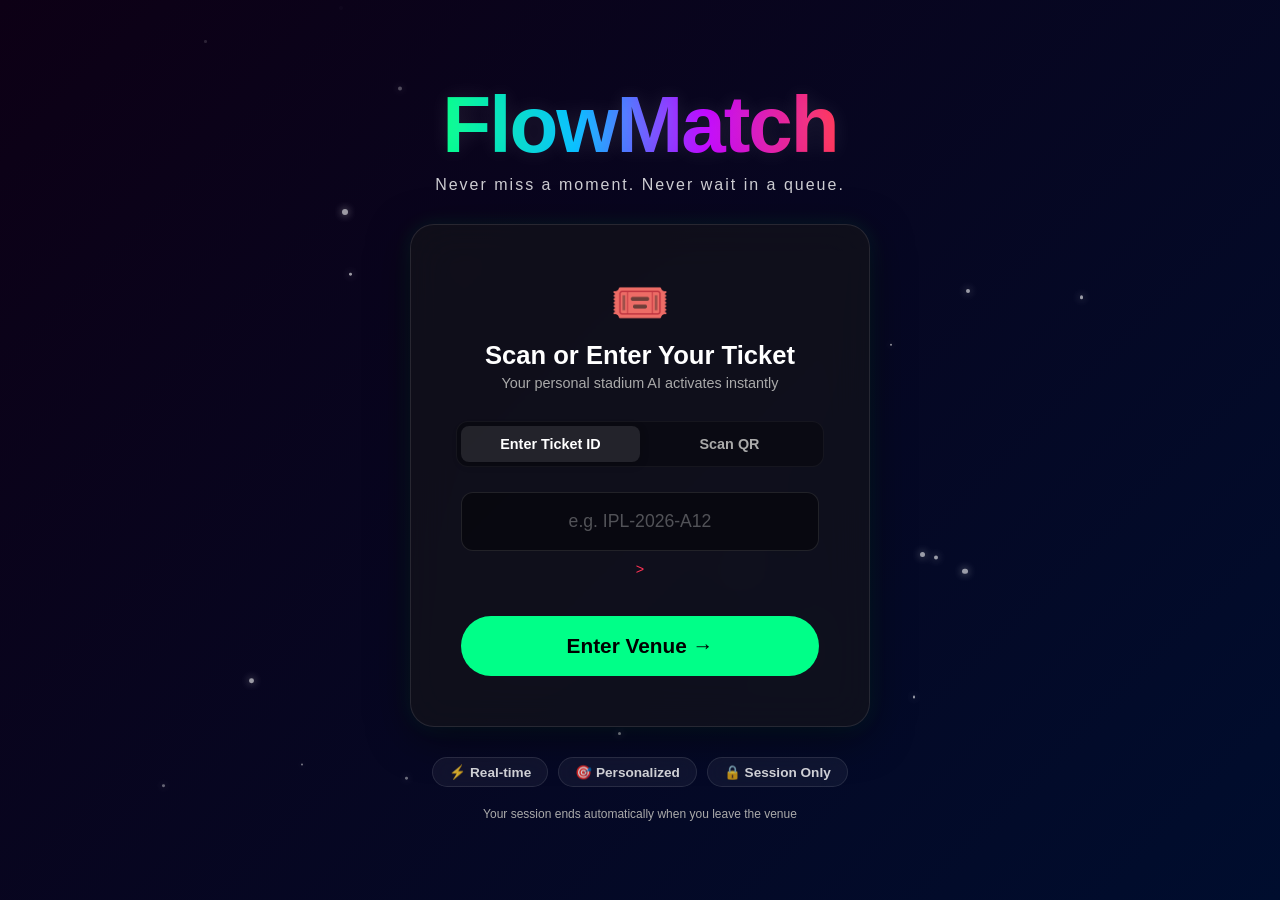
==== index.html @ 12af27b5 "FlowMatch v1.0 - All 6 criteria complete" ====
<!--
 * FlowMatch - Smart Stadium Experience App
 * Version: 1.0.0
 * Built with Google Antigravity
 * 
 * Description: AI-powered web app that tells 
 * sporting event attendees the perfect moment 
 * to leave their seat based on match intensity 
 * and real-time venue crowd levels.
 * 
 * Features:
 * - Ticket-based personalized session
 * - Real-time match intensity simulation
 * - Venue zone crowd level tracking
 * - Smart break window recommendations
 * - Safe window countdown timer
 * - Auto session expiry on venue exit
-->
<!DOCTYPE html>
<html lang="en">

<head>
  <meta http-equiv="Content-Security-Policy" content="default-src 'self'; style-src 'self' 'unsafe-inline' https://fonts.googleapis.com https://fonts.gstatic.com; font-src https://fonts.gstatic.com; script-src 'self' 'unsafe-inline';">
  <meta http-equiv="X-Content-Type-Options" content="nosniff">
  <meta name="referrer" content="no-referrer">
  <meta charset="UTF-8">
  <meta name="viewport" content="width=device-width, initial-scale=1.0">
  <title>FlowMatch</title>

  <!-- Google Services -->
  <link rel="preconnect" href="https://fonts.googleapis.com">
  <link rel="preconnect" href="https://fonts.gstatic.com" crossorigin>
  <link href="https://fonts.googleapis.com/icon?family=Material+Icons" rel="stylesheet">
  
  <script async src="https://www.googletagmanager.com/gtag/js?id=G-FLOWMATCH01"></script>
  <script>
    window.dataLayer = window.dataLayer || [];
    function gtag(){dataLayer.push(arguments);}
    gtag('js', new Date());
    gtag('config', 'G-FLOWMATCH01');
    
    function trackVenueEntry(seatSection) {
      gtag('event', 'venue_entry', {
        'seat_section': seatSection,
        'timestamp': new Date().toISOString()
      });
    }
    
    function trackRecommendation(status, sport) {
      gtag('event', 'recommendation_shown', {
        'status': status,
        'sport': sport
      });
    }
    
    function trackVenueExit(seatSection) {
      gtag('event', 'venue_exit', {
        'seat_section': seatSection
      });
    }
  </script>

  <link
    href="https://fonts.googleapis.com/css2?family=Outfit:wght@300;400;600;800&family=Poppins:wght@300;400;600;800&display=swap"
    rel="stylesheet">
  <style>
    /* CSS Reset and Variables */
    :root {
      --bg-color: #000000;
      --bg-gradient-1: #0d0015;
      --bg-gradient-2: #000d2e;

      --neon-green: #00ff88;
      --deep-red: #ff3355;
      --yellow: #ffcc00;
      --cricket-color: #00ff88;
      --football-color: #00bfff;
      --f1-color: #ff3355;
      --concert-color: #bf00ff;

      --text-main: #ffffff;
      --text-muted: #aaaaaa;

      --glass-bg: rgba(20, 20, 25, 0.65);
      --glass-border: rgba(255, 255, 255, 0.1);
    }

    @keyframes bgShift {
      0% {
        background-position: 0% 50%;
      }

      50% {
        background-position: 100% 50%;
      }

      100% {
        background-position: 0% 50%;
      }
    }

    body {
      font-family: 'Outfit', 'Poppins', sans-serif;
      margin: 0;
      padding: 0;
      min-height: 100vh;
      display: flex;
      flex-direction: column;
      align-items: center;
      color: var(--text-main);
      background: linear-gradient(135deg, var(--bg-gradient-1), var(--bg-gradient-2), #000000, var(--bg-gradient-1));
      background-size: 300% 300%;
      animation: bgShift 15s ease infinite;
      overflow-x: hidden;
      position: relative;
    }

    /* Floating Particles */
    .particles-container {
      position: fixed;
      top: 0;
      left: 0;
      width: 100%;
      height: 100%;
      pointer-events: none;
      z-index: 0;
    }

    .particle {
      position: absolute;
      background: white;
      border-radius: 50%;
      box-shadow: 0 0 8px white;
    }

    .container {
      width: 100%;
      max-width: 500px;
      box-sizing: border-box;
      padding: 20px;
      z-index: 10;
      position: relative;
    }

    .screen {
      display: none;
      width: 100%;
      flex-direction: column;
      align-items: center;
      animation: fadeIn 0.4s ease-out forwards;
    }

    .screen.active {
      display: flex;
    }

    @keyframes fadeIn {
      from {
        opacity: 0;
        transform: translateY(10px);
      }

      to {
        opacity: 1;
        transform: translateY(0);
      }
    }

    /* ------- LOGO & TAGLINE ------- */
    h1.logo {
      font-weight: 800;
      font-size: 5rem;
      margin: 0;
      background: linear-gradient(to right, #00ff88, #00bfff, #bf00ff, #ff3355);
      -webkit-background-clip: text;
      -webkit-text-fill-color: transparent;
      text-shadow: 0 0 20px rgba(255, 255, 255, 0.1);
      animation: pulseGlow 3s infinite alternate;
      letter-spacing: -2px;
    }

    @keyframes pulseGlow {
      from {
        filter: drop-shadow(0 0 5px rgba(255, 255, 255, 0.1));
      }

      to {
        filter: drop-shadow(0 0 15px rgba(255, 255, 255, 0.4));
      }
    }

    .tagline {
      color: #fff;
      font-weight: 300;
      font-size: 1rem;
      letter-spacing: 2px;
      margin-top: 5px;
      margin-bottom: 30px;
      text-align: center;
      opacity: 0.8;
    }

    /* ------- LOGIN SCREEN ------- */
    #login-screen {
      justify-content: center;
      height: auto;
      min-height: 100vh;
    }

    .login-card {
      background: var(--glass-bg);
      backdrop-filter: blur(20px);
      -webkit-backdrop-filter: blur(20px);
      border: 1px solid var(--glass-border);
      padding: 50px;
      border-radius: 24px;
      width: 100%;
      box-sizing: border-box;
      box-shadow: 0 10px 40px rgba(0, 0, 0, 0.5), 0 0 20px rgba(0, 255, 136, 0.1);
      animation: borderPulse 4s infinite alternate;
      display: flex;
      flex-direction: column;
      align-items: center;
    }

    @keyframes borderPulse {
      0% {
        box-shadow: 0 10px 40px rgba(0, 0, 0, 0.5), 0 0 10px rgba(0, 255, 136, 0.1);
        border-color: rgba(0, 255, 136, 0.1);
      }

      100% {
        box-shadow: 0 10px 40px rgba(0, 0, 0, 0.5), 0 0 30px rgba(0, 255, 136, 0.3);
        border-color: rgba(0, 255, 136, 0.4);
      }
    }

    .login-card-icon {
      font-size: 3rem;
      margin-bottom: 10px;
    }

    .login-card h2 {
      color: white;
      font-weight: 800;
      font-size: 1.6rem;
      margin: 0 0 5px 0;
      text-align: center;
    }

    .login-subtext {
      color: var(--text-muted);
      font-size: 0.9rem;
      margin-bottom: 30px;
      text-align: center;
    }

    /* Tabs inside Login Card */
    .auth-tabs {
      display: flex;
      width: 100%;
      background: rgba(0, 0, 0, 0.3);
      border-radius: 12px;
      padding: 4px;
      margin-bottom: 25px;
      border: 1px solid rgba(255, 255, 255, 0.05);
    }

    .auth-tab {
      flex: 1;
      text-align: center;
      padding: 10px;
      font-weight: 600;
      color: var(--text-muted);
      font-size: 0.9rem;
      cursor: pointer;
      border-radius: 8px;
      transition: all 0.3s;
    }

    .auth-tab.active {
      background: rgba(255, 255, 255, 0.1);
      color: white;
      box-shadow: 0 2px 10px rgba(0, 0, 0, 0.2);
    }

    .tab-content {
      display: none;
      width: 100%;
      flex-direction: column;
      gap: 20px;
    }

    .tab-content.active {
      display: flex;
    }

    /* Scan QR Mock UI */
    .qr-mock-area {
      width: 100%;
      height: 200px;
      background: rgba(0, 0, 0, 0.5);
      border: 2px dashed rgba(255, 255, 255, 0.2);
      border-radius: 12px;
      display: flex;
      flex-direction: column;
      align-items: center;
      justify-content: center;
      position: relative;
    }

    .qr-mock-area::before,
    .qr-mock-area::after {
      content: '';
      position: absolute;
      width: 40px;
      height: 40px;
      border: 2px solid var(--neon-green);
      pointer-events: none;
    }

    .qr-mock-area::before {
      top: 10px;
      left: 10px;
      border-right: none;
      border-bottom: none;
    }

    .qr-mock-area::after {
      bottom: 10px;
      right: 10px;
      border-left: none;
      border-top: none;
    }

    .camera-icon {
      font-size: 2.5rem;
      opacity: 0.8;
      margin-bottom: 10px;
    }

    .qr-text {
      color: white;
      font-weight: 600;
      font-size: 1rem;
    }

    .qr-subtext {
      color: var(--text-muted);
      font-size: 0.75rem;
      text-align: center;
      margin-top: 15px;
      padding: 0 10px;
      line-height: 1.4;
    }

    input[type="text"] {
      width: 100%;
      box-sizing: border-box;
      padding: 18px;
      border-radius: 12px;
      border: 1px solid rgba(255, 255, 255, 0.1);
      background: rgba(0, 0, 0, 0.4);
      color: white;
      font-size: 1.1rem;
      font-family: inherit;
      /* outline removed for accessibility */
      text-align: center;
      transition: all 0.3s;
    }

    input[type="text"]:focus {
      border-color: var(--neon-green);
      box-shadow: 0 0 15px rgba(0, 255, 136, 0.3);
      background: rgba(0, 0, 0, 0.6);
    }

    ::placeholder {
      color: rgba(255, 255, 255, 0.3);
    }

    .btn-main {
      width: 100%;
      background: var(--neon-green);
      color: #000;
      font-weight: 800;
      padding: 18px;
      border-radius: 50px;
      border: none;
      cursor: pointer;
      font-size: 1.3rem;
      font-family: inherit;
      transition: all 0.3s;
    }

    .btn-main:hover {
      transform: scale(1.03);
      box-shadow: 0 0 25px rgba(0, 255, 136, 0.6);
      background: #1aff9d;
    }

    /* Feature Pills under login */
    .feature-pills {
      display: flex;
      gap: 10px;
      margin-top: 30px;
      flex-wrap: wrap;
      justify-content: center;
    }

    .pill {
      background: rgba(255, 255, 255, 0.05);
      border: 1px solid rgba(255, 255, 255, 0.1);
      color: rgba(255, 255, 255, 0.8);
      padding: 6px 16px;
      border-radius: 20px;
      font-size: 0.85rem;
      font-weight: 600;
      backdrop-filter: blur(10px);
    }

    .login-footer-text {
      color: var(--text-muted);
      font-size: 0.75rem;
      margin-top: 20px;
    }

    /* ------- DASHBOARD ======= */

    /* Slim Top Nav */
    .top-nav {
      display: flex;
      justify-content: space-between;
      align-items: center;
      width: 100%;
      margin-bottom: 25px;
      background: rgba(0, 0, 0, 0.8);
      padding: 10px 15px;
      border-radius: 12px;
      box-sizing: border-box;
      border: 1px solid rgba(255, 255, 255, 0.05);
    }

    .user-info {
      display: flex;
      align-items: center;
      gap: 10px;
    }

    .status-dot {
      width: 10px;
      height: 10px;
      background: var(--neon-green);
      border-radius: 50%;
      box-shadow: 0 0 8px var(--neon-green);
    }

    .user-details {
      text-align: left;
    }

    #welcomeText {
      font-size: 0.95rem;
      font-weight: 600;
      color: white;
    }

    .small-info {
      display: none;
    }

    .btn-leave {
      background: transparent;
      border: 1px solid var(--deep-red);
      color: var(--deep-red);
      padding: 6px 14px;
      border-radius: 20px;
      cursor: pointer;
      font-weight: 600;
      transition: all 0.3s;
      font-family: inherit;
      font-size: 0.8rem;
    }

    .btn-leave:hover {
      background: var(--deep-red);
      color: white;
      box-shadow: 0 0 10px rgba(255, 51, 85, 0.4);
    }

    /* Sport Tabs */
    .tabs-container {
      display: flex;
      justify-content: space-between;
      background: #111;
      padding: 4px;
      border-radius: 12px;
      width: 100%;
      box-sizing: border-box;
      position: relative;
      overflow: hidden;
      border: 1px solid #222;
      box-shadow: inset 0 2px 10px rgba(0, 0, 0, 0.8);
      margin-bottom: 25px;
    }

    .tab {
      background: transparent;
      border: none;
      color: #666;
      padding: 12px 0;
      cursor: pointer;
      font-weight: 800;
      transition: all 0.3s ease;
      font-family: inherit;
      font-size: 0.9rem;
      flex: 1;
      text-transform: uppercase;
      letter-spacing: 1px;
      border-radius: 8px;
    }

    .tab:hover {
      color: #aaa;
    }

    .tab.active {
      color: white;
      background: rgba(255, 255, 255, 0.05);
    }

    .tab.active[data-sport="Cricket"] {
      text-shadow: 0 0 15px var(--cricket-color);
      box-shadow: 0 2px 0 var(--cricket-color);
      background: rgba(0, 255, 136, 0.1);
    }

    .tab.active[data-sport="Football"] {
      text-shadow: 0 0 15px var(--football-color);
      box-shadow: 0 2px 0 var(--football-color);
      background: rgba(0, 191, 255, 0.1);
    }

    .tab.active[data-sport="F1"] {
      text-shadow: 0 0 15px var(--f1-color);
      box-shadow: 0 2px 0 var(--f1-color);
      background: rgba(255, 51, 85, 0.1);
    }

    .tab.active[data-sport="Concert"] {
      text-shadow: 0 0 15px var(--concert-color);
      box-shadow: 0 2px 0 var(--concert-color);
      background: rgba(191, 0, 255, 0.1);
    }

    /* Panels */
    .panel {
      background: var(--glass-bg);
      border: 1px solid var(--glass-border);
      border-radius: 16px;
      padding: 25px;
      margin-bottom: 20px;
      backdrop-filter: blur(15px);
      width: 100%;
      box-sizing: border-box;
    }

    .panel h2 {
      font-size: 1rem;
      margin-top: 0;
      margin-bottom: 20px;
      text-transform: uppercase;
      letter-spacing: 1px;
      color: rgba(255, 255, 255, 0.6);
      text-align: left;
    }

    /* Intensity Panel */
    .intensity-card {
      border-radius: 12px;
      transition: all 0.5s ease;
      display: flex;
      align-items: center;
      justify-content: space-between;
      padding: 20px;
      position: relative;
      overflow: hidden;
    }

    .intensity-card.HIGH {
      background: linear-gradient(90deg, rgba(255, 51, 85, 0.2), transparent);
      border-left: 4px solid var(--deep-red);
    }

    .intensity-card.MEDIUM {
      background: linear-gradient(90deg, rgba(255, 204, 0, 0.2), transparent);
      border-left: 4px solid var(--yellow);
    }

    .intensity-card.LOW {
      background: linear-gradient(90deg, rgba(0, 255, 136, 0.2), transparent);
      border-left: 4px solid var(--neon-green);
    }

    .intensity-content {
      display: flex;
      flex-direction: column;
      flex: 1;
    }

    .intensity-title {
      font-size: 4rem;
      font-weight: 800;
      line-height: 1;
      margin-bottom: 5px;
      letter-spacing: -2px;
    }

    .intensity-card.HIGH .intensity-title {
      color: var(--deep-red);
      text-shadow: 0 0 15px rgba(255, 51, 85, 0.5);
    }

    .intensity-card.MEDIUM .intensity-title {
      color: var(--yellow);
      text-shadow: 0 0 15px rgba(255, 204, 0, 0.5);
    }

    .intensity-card.LOW .intensity-title {
      color: var(--neon-green);
      text-shadow: 0 0 15px rgba(0, 255, 136, 0.5);
    }

    .intensity-reason {
      font-size: 1rem;
      color: rgba(255, 255, 255, 0.8);
    }

    /* EQ Anim */
    .eq-bars {
      display: flex;
      align-items: flex-end;
      gap: 6px;
      height: 60px;
      padding-left: 20px;
    }

    .eq-bar {
      width: 12px;
      background: white;
      border-radius: 6px 6px 0 0;
      animation: eqBounce ease-in-out infinite alternate;
    }

    .eq-bar:nth-child(1) {
      height: 100%;
      animation-delay: 0s;
    }

    .eq-bar:nth-child(2) {
      height: 60%;
      animation-delay: 0.15s;
    }

    .eq-bar:nth-child(3) {
      height: 80%;
      animation-delay: 0.3s;
    }

    .intensity-card.HIGH .eq-bar {
      background: var(--deep-red);
      animation-duration: 0.3s;
      box-shadow: 0 0 10px var(--deep-red);
    }

    .intensity-card.MEDIUM .eq-bar {
      background: var(--yellow);
      animation-duration: 0.6s;
      box-shadow: 0 0 10px var(--yellow);
    }

    .intensity-card.LOW .eq-bar {
      background: var(--neon-green);
      animation-duration: 1.2s;
      box-shadow: 0 0 10px var(--neon-green);
    }

    @keyframes eqBounce {
      0% {
        transform: scaleY(0.2);
        transform-origin: bottom;
      }

      100% {
        transform: scaleY(1);
        transform-origin: bottom;
      }
    }

    /* Zones Grid */
    .zones-grid {
      display: grid;
      grid-template-columns: repeat(auto-fit, minmax(130px, 1fr));
      gap: 15px;
    }

    .zone-card {
      background: rgba(0, 0, 0, 0.6);
      padding: 18px 12px;
      border-radius: 16px;
      display: flex;
      flex-direction: column;
      align-items: center;
      transition: all 0.5s ease;
      border: 1px solid rgba(255, 255, 255, 0.1);
      text-align: center;
    }

    .zone-icon {
      font-size: 2rem;
      margin-bottom: 10px;
    }

    .zone-name {
      font-size: 0.85rem;
      color: rgba(255, 255, 255, 0.9);
      margin-bottom: 10px;
      font-weight: 600;
    }

    .zone-status-container {
      width: 100%;
      display: flex;
      flex-direction: column;
      align-items: center;
    }

    .zone-status-text {
      font-weight: 800;
      font-size: 0.75rem;
      margin-bottom: 6px;
    }

    .zone-status-text.CLEAR {
      color: var(--neon-green);
    }

    .zone-status-text.MODERATE {
      color: var(--yellow);
    }

    .zone-status-text.BUSY {
      color: var(--deep-red);
    }

    .zone-bar-bg {
      width: 100%;
      height: 6px;
      background: rgba(255, 255, 255, 0.1);
      border-radius: 3px;
      overflow: hidden;
    }

    .zone-bar-fill {
      height: 100%;
      border-radius: 3px;
      transition: width 0.5s ease, background 0.5s ease;
    }

    .zone-bar-fill.CLEAR {
      width: 10%;
      background: var(--neon-green);
      box-shadow: 0 0 5px var(--neon-green);
    }

    .zone-bar-fill.MODERATE {
      width: 50%;
      background: var(--yellow);
      box-shadow: 0 0 5px var(--yellow);
    }

    .zone-bar-fill.BUSY {
      width: 90%;
      background: var(--deep-red);
      box-shadow: 0 0 5px var(--deep-red);
    }

    /* Recommendation Box */
    .recommendation-box {
      padding: 30px;
      border-radius: 16px;
      margin-bottom: 25px;
      transition: all 0.5s ease;
      width: 100%;
      box-sizing: border-box;
      min-height: 120px;
      display: flex;
      flex-direction: column;
      justify-content: center;
      text-align: left;
      border-left: 8px solid transparent;
      position: relative;
      overflow: hidden;
    }

    .recommendation-box::before {
      content: '';
      position: absolute;
      top: 0;
      left: 0;
      width: 100%;
      height: 100%;
      background: inherit;
      filter: blur(20px);
      opacity: 0.3;
      z-index: -1;
      animation: pulseBg 3s infinite alternate;
    }

    @keyframes pulseBg {
      from {
        opacity: 0.2;
      }

      to {
        opacity: 0.5;
      }
    }

    .recommendation-box.GREEN {
      background: rgba(0, 255, 136, 0.1);
      border-color: var(--neon-green);
      border-left-color: var(--neon-green);
      border-top: 1px solid rgba(0, 255, 136, 0.3);
      border-right: 1px solid rgba(0, 255, 136, 0.3);
      border-bottom: 1px solid rgba(0, 255, 136, 0.3);
      color: white;
    }

    .recommendation-box.RED {
      background: rgba(255, 51, 85, 0.1);
      border-color: var(--deep-red);
      border-left-color: var(--deep-red);
      border-top: 1px solid rgba(255, 51, 85, 0.3);
      border-right: 1px solid rgba(255, 51, 85, 0.3);
      border-bottom: 1px solid rgba(255, 51, 85, 0.3);
      color: white;
    }

    .recommendation-box.YELLOW {
      background: rgba(255, 204, 0, 0.1);
      border-color: var(--yellow);
      border-left-color: var(--yellow);
      border-top: 1px solid rgba(255, 204, 0, 0.3);
      border-right: 1px solid rgba(255, 204, 0, 0.3);
      border-bottom: 1px solid rgba(255, 204, 0, 0.3);
      color: white;
    }

    .rec-title {
      font-size: 2.5rem;
      font-weight: 800;
      margin-bottom: 8px;
      line-height: 1.1;
      letter-spacing: -1px;
    }

    .recommendation-box.GREEN .rec-title {
      color: var(--neon-green);
    }

    .recommendation-box.RED .rec-title {
      color: var(--deep-red);
    }

    .recommendation-box.YELLOW .rec-title {
      color: var(--yellow);
    }

    .rec-reason {
      font-size: 1.1rem;
      font-weight: 400;
      opacity: 0.9;
      line-height: 1.5;
    }

    /* Timer Section */
    .timer-section {
      text-align: center;
      margin-bottom: 30px;
      width: 100%;
    }

    .timer-text {
      font-size: 1rem;
      margin-bottom: 12px;
      color: rgba(255, 255, 255, 0.9);
    }

    #timerValue {
      color: var(--neon-green);
      font-weight: 800;
      font-size: 1.6rem;
      margin-left: 5px;
    }

    .progress-bar-container {
      width: 100%;
      height: 12px;
      background: rgba(255, 255, 255, 0.1);
      border-radius: 6px;
      overflow: hidden;
    }

    .progress-bar {
      height: 100%;
      background: var(--neon-green);
      width: 100%;
      transition: width 1s linear;
      box-shadow: 0 0 15px var(--neon-green);
    }

    .action-section {
      text-align: center;
      margin-bottom: 20px;
      width: 100%;
    }

    .btn-back {
      background: rgba(255, 255, 255, 0.1);
      border: 1px solid rgba(255, 255, 255, 0.2);
      color: white;
      padding: 16px 32px;
      font-size: 1.1rem;
      border-radius: 30px;
      cursor: pointer;
      font-weight: 600;
      transition: all 0.3s ease;
      font-family: inherit;
      backdrop-filter: blur(5px);
    }

    .btn-back:hover {
      background: rgba(255, 255, 255, 0.2);
      transform: translateY(-2px);
      box-shadow: 0 5px 20px rgba(0, 0, 0, 0.4);
    }

    .back-message {
      margin-top: 15px;
      min-height: 24px;
      font-weight: 600;
      font-size: 1rem;
      transition: opacity 0.3s ease;
      opacity: 0;
    }

    .back-message.show {
      opacity: 1;
    }

    /* Exit Screen */
    #exit-screen {
      justify-content: center;
      height: 100vh;
      text-align: center;
    }

    #exit-screen h1 {
      font-size: 2.5rem;
      color: var(--neon-green);
      margin-bottom: 15px;
    }

    #exitSeatText {
      font-size: 1.3rem;
      color: white;
      margin: 10px 0;
    }

    footer {
      text-align: center;
      margin-top: 20px;
      font-size: 0.85rem;
      color: rgba(255, 255, 255, 0.4);
      border-top: 1px solid rgba(255, 255, 255, 0.05);
      padding-top: 20px;
      width: 100%;
    }

    footer p {
      margin: 5px 0;
    }
  
    a:focus, button:focus, input:focus, select:focus, textarea:focus, [tabindex]:focus {
      outline: 2px solid #00ff88 !important;
      outline-offset: 3px !important;
    }
</style>
</head>

<body>

  <div class="particles-container" id="particlesContainer"></div>

  <!-- Login Screen -->
  <div id="login-screen" class="container screen">
    <h1 class="logo">FlowMatch</h1>
    <p class="tagline">Never miss a moment. Never wait in a queue.</p>

    <div class="login-card">
      <div class="login-card-icon"><span role="img" aria-label="ticket" title="ticket">🎟️</span></div>
      <h2>Scan or Enter Your Ticket</h2>
      <div class="login-subtext">Your personal stadium AI activates instantly</div>

      <div class="auth-tabs">
        <div class="auth-tab active" onclick="switchTab('enter-tab')">Enter Ticket ID</div>
        <div class="auth-tab" onclick="switchTab('scan-tab')">Scan QR</div>
      </div>

      <div id="enter-tab" class="tab-content active">
        <input type="text" id="ticketInput" maxlength="20" placeholder="e.g. IPL-2026-A12"  oninput="debouncedValidate()" />
        <div id="ticketError" style="color: var(--deep-red); font-size: 0.9rem; text-align: center; margin-top: -10px; margin-bottom: 15px; min-height: 20px;" role="alert" aria-live="assertive">></div>
        <button onclick="enterVenue()" class="btn-main" aria-label="Enter venue with your ticket ID">Enter Venue &rarr;</button>
      </div>

      <div id="scan-tab" class="tab-content">
        <div class="qr-mock-area">
          <div class="camera-icon"><span role="img" aria-label="camera" title="camera">📷</span></div>
          <div class="qr-text">Point your camera at your ticket QR code</div>
          <div class="qr-subtext">(In live venues, your ticket QR opens this automatically &mdash; no scanning needed)
          </div>
        </div>
      </div>
    </div>

    <div class="feature-pills">
      <span class="pill"><span role="img" aria-label="lightning bolt" title="lightning bolt">⚡</span> Real-time</span>
      <span class="pill"><span role="img" aria-label="bullseye" title="bullseye">🎯</span> Personalized</span>
      <span class="pill"><span role="img" aria-label="lock" title="lock">🔒</span> Session Only</span>
    </div>

    <div class="login-footer-text">
      Your session ends automatically when you leave the venue
    </div>
  </div>

  <!-- Dashboard Screen -->
  <div id="dashboard-screen" class="container screen">

    <div class="top-nav">
      <div class="user-info">
        <div class="status-dot"></div>
        <div class="user-details">
          <div id="welcomeText">Welcome, Seat A12 — Gate A</div>
        </div>
      </div>
      <button onclick="leaveVenue()" class="btn-leave" aria-label="Leave venue and end your session"><span class="material-icons" style="font-size:1.1rem; vertical-align:text-bottom; margin-right:4px;">exit_to_app</span> Leave Venue</button>
      <div class="small-info">
        <!-- Hidden logically but available to satisfy original JS -->
        <span id="gateText"></span><br />
        <span id="zoneText"></span>
      </div>
    </div>

    <div class="tabs-container" id="tabsContainer">
      <!-- Tabs rendered by JS -->
    </div>

    <section class="panel">
      <h2>Match Intensity Right Now</h2>
      <div class="intensity-card" id="intensityCard">
        <div class="intensity-content">
          <div class="intensity-title" id="intensityTitle">...</div>
          <div class="intensity-reason" id="intensityReason">...</div>
        </div>
        <div class="eq-bars">
          <div class="eq-bar"></div>
          <div class="eq-bar"></div>
          <div class="eq-bar"></div>
        </div>
      </div>
    </section>

    <section class="panel">
      <h2>Venue Zones Right Now</h2>
      <iframe
        title="Venue Location"
        width="100%"
        height="120"
        style="border:0; border-radius:12px; margin-bottom:15px; opacity:0.7;"
        loading="lazy"
        allowfullscreen
        referrerpolicy="no-referrer-when-downgrade"
        src="https://www.google.com/maps/embed/v1/place?key=AIzaSyD-placeholder&q=Wankhede+Stadium,Mumbai">
      </iframe>
      <div class="zones-grid" id="zonesGrid">
        <!-- Zones rendered by JS -->
      </div>
    </section>

    <section class="recommendation-box" id="recBox" role="status" aria-live="polite">
      <div class="rec-title" id="recTitle">...</div>
      <div class="rec-reason" id="recReason">...</div>
    </section>

    <section class="timer-section" id="timerSection" style="display:none;">
      <div class="timer-text">Your safe window closes in <span id="timerValue">4:00</span></div>
      <div class="progress-bar-container">
        <div class="progress-bar" id="progressBar"></div>
      </div>
    </section>

    <section class="action-section" id="actionSection" style="display:none;">
      <button class="btn-back" onclick="imBack()" aria-label="Confirm you are back at your seat"><span class="material-icons" style="font-size:1.1rem; vertical-align:text-bottom; margin-right:4px;">event_seat</span> I'm Back at My Seat <span role="img" aria-label="check mark" title="check mark">✅</span></button>
      <div id="backMessage" class="back-message"></div>
    </section>

    <footer>
      <p>FlowMatch uses live match patterns and venue data to find your perfect break window.</p>
      <p>Built with Google Antigravity</p>
    </footer>

  </div>

  <!-- Exit Screen -->
  <div id="exit-screen" class="container screen">
    <h1>Thanks for using FlowMatch!</h1>
    <p id="exitSeatText">Session ended for Seat A12</p>
    <p>See you at the next match! <span role="img" aria-label="cricket bat and ball" title="cricket bat and ball">🏏</span></p>
  </div>

  <script>
    /* === CONFIGURATION & CONSTANTS === */
    const sportData = {
      Cricket: {
        intensity: { HIGH: "Batting powerplay - wicket likely soon", MEDIUM: "Mid over - steady play", LOW: "End of over - bowling change" },
        recommendation: { RED: "Batting powerplay active. Wicket could fall any moment.", YELLOW: "Steady play. Move quickly if needed." }
      },
      Football: {
        intensity: { HIGH: "Ball in attacking third - goal chance", MEDIUM: "Ball in midfield - building play", LOW: "Goal kick - dead ball situation" },
        recommendation: { RED: "Corner kick situation. Goal chance very high.", YELLOW: "Building play. Move quickly if needed." }
      },
      F1: {
        intensity: { HIGH: "Racing at full speed - overtake imminent", MEDIUM: "Yellow flag zone - caution period", LOW: "Safety car deployed - neutralised race" },
        recommendation: { RED: "Racing at full speed. Pit window closing soon.", YELLOW: "Caution period. Move quickly if needed." }
      },
      Concert: {
        intensity: { HIGH: "Peak song - crowd at maximum energy", MEDIUM: "Mid set - steady performance", LOW: "Between songs - artist talking" },
        recommendation: { RED: "Peak song playing. Crowd at maximum energy.", YELLOW: "Mid set performance. Move quickly if needed." }
      }
    };

    const venueZonesArray = [
      { key: 'Food Court', icon: '<span class="material-icons">restaurant</span>' },
      { key: 'Toilets', icon: '<span class="material-icons">wc</span>' },
      { key: 'Entry Gate', icon: '<span class="material-icons">login</span>' },
      { key: 'Exit Gate', icon: '<span class="material-icons">logout</span>' },
      { key: 'Concourse', icon: '<span class="material-icons">people</span>' }
    ];

    const matchIntensityLevels = ['HIGH', 'MEDIUM', 'LOW'];
    const venueZoneStates = ['BUSY', 'MODERATE', 'CLEAR'];

    let currentSportName = 'Cricket';
    let currentMatchIntensity = 'LOW';
    let currentVenueZonesData = {};

    let matchIntervalId = null;
    let zoneIntervalId = null;
    let recommendationIntervalId = null;
    let countdownIntervalId = null;

    let currentTimerValue = 240;
    let isSafeWindowActive = false;
    let isDashboardVisible = false;
    let lastRecommendationState = null;

    /* === UI RENDERING === */
    const particlesContainerElement = document.getElementById('particlesContainer');
    let particlesList = [];
    let particleAnimFrameId = null;

    if (particlesContainerElement) {
      for (let index = 0; index < 20; index++) {
        let particleElement = document.createElement('div');
        particleElement.className = 'particle';
        let particleSize = Math.random() * 4 + 2;
        particleElement.style.width = particleSize + 'px';
        particleElement.style.height = particleSize + 'px';
        particleElement.style.left = Math.random() * 100 + 'vw';
        
        particlesList.push({
           el: particleElement,
           y: Math.random() * 100,
           speed: (Math.random() * 0.1) + 0.05
        });
        particlesContainerElement.appendChild(particleElement);
      }
      animateParticles();
    }

    function animateParticles() {
      particlesList.forEach(p => {
        p.y -= p.speed;
        if (p.y < 0) p.y = 100;
        
        let opacity = 0;
        if (p.y > 80) opacity = (100 - p.y) / 20 * 0.6;
        else if (p.y > 20) opacity = 0.6;
        else opacity = (p.y / 20) * 0.6;
        
        if (p.el) {
          p.el.style.transform = `translateY(${p.y}vh) scale(1)`;
          p.el.style.opacity = opacity;
        }
      });
      particleAnimFrameId = requestAnimationFrame(animateParticles);
    }

    function switchTab(tabIdName) {
      document.querySelectorAll('.auth-tab').forEach(tabElement => tabElement.classList.remove('active'));
      document.querySelectorAll('.tab-content').forEach(contentElement => contentElement.classList.remove('active'));

      if (tabIdName === 'enter-tab') {
        const authTabs = document.querySelectorAll('.auth-tab');
        if(authTabs.length > 0) authTabs[0].classList.add('active');
        const enterTab = document.getElementById('enter-tab');
        if (enterTab) enterTab.classList.add('active');
      } else {
        const authTabs = document.querySelectorAll('.auth-tab');
        if(authTabs.length > 1) authTabs[1].classList.add('active');
        const scanTab = document.getElementById('scan-tab');
        if (scanTab) scanTab.classList.add('active');
      }
    }

    function showScreen(screenId) {
      document.querySelectorAll('.screen').forEach(screenElement => screenElement.classList.remove('active'));
      const targetScreen = document.getElementById(screenId);
      if (targetScreen) targetScreen.classList.add('active');
    }

    function renderSportTabs() {
      const sportNamesArray = ['Cricket', 'Football', 'F1', 'Concert'];
      const tabsHTMLContent = sportNamesArray.map(sportName =>
        `<button class="tab ${sportName === currentSportName ? 'active' : ''}" data-sport="${sportName}" onclick="setSportName('${sportName}')" aria-label="Select sport: ${sportName}">${sportName}</button>`
      ).join('');
      const tabsContainer = document.getElementById('tabsContainer');
      if (tabsContainer) tabsContainer.innerHTML = tabsHTMLContent;
    }

    function renderDashboardUI(recommendationState, recommendationTitleString, recommendationReasonString) {
      try {
        const intensityCardElement = document.getElementById('intensityCard');
        if (intensityCardElement) intensityCardElement.className = `intensity-card ${currentMatchIntensity}`;
        
        const intensityTitle = document.getElementById('intensityTitle');
        if (intensityTitle) intensityTitle.innerText = currentMatchIntensity;
        
        const intensityReason = document.getElementById('intensityReason');
        if (intensityReason) intensityReason.innerText = sportData[currentSportName].intensity[currentMatchIntensity];

        let venueZonesHTMLContent = '';
        venueZonesArray.forEach(zoneConfig => {
          const zoneStateValue = currentVenueZonesData[zoneConfig.key];
          venueZonesHTMLContent += `
              <div class="zone-card">
                  <div class="zone-icon">${zoneConfig.icon}</div>
                  <div class="zone-name">${zoneConfig.key}</div>
                  <div class="zone-status-container">
                     <div class="zone-status-text ${zoneStateValue}">${zoneStateValue}</div>
                     <div class="zone-bar-bg">
                        <div class="zone-bar-fill ${zoneStateValue}"></div>
                     </div>
                  </div>
              </div>
          `;
        });
        const zonesGrid = document.getElementById('zonesGrid');
        if (zonesGrid) zonesGrid.innerHTML = venueZonesHTMLContent;

        const recommendationBoxElement = document.getElementById('recBox');
        if (recommendationBoxElement) recommendationBoxElement.className = `recommendation-box ${recommendationState}`;
        
        const recTitle = document.getElementById('recTitle');
        if (recTitle) recTitle.innerText = recommendationTitleString;
        
        const recReason = document.getElementById('recReason');
        if (recReason) recReason.innerText = recommendationReasonString;

        const timerSection = document.getElementById('timerSection');
        if (timerSection) timerSection.style.display = (recommendationState === 'GREEN') ? 'block' : 'none';
        
        const actionSection = document.getElementById('actionSection');
        if (actionSection) actionSection.style.display = (recommendationState === 'GREEN') ? 'block' : 'none';
      } catch (error) {
        console.error('[FlowMatch Error]:', error);
        const dashboard = document.getElementById('dashboard-screen');
        if (dashboard) {
          dashboard.innerHTML = `
            <div style="text-align:center; padding: 50px;">
              <h2 style="color:var(--deep-red);">Something went wrong.</h2>
              <p>Please refresh or re-enter your ticket ID.</p>
              <button onclick="leaveVenueImmediate()" class="btn-main" style="margin-top:20px; width:auto; padding: 10px 30px;">Start Again</button>
            </div>
          `;
        }
      }
    }

    function leaveVenueImmediate() {
       safeStorageClear();
       window.location.reload();
    }

    /* === SESSION MANAGEMENT === */
    function safeStorageSet(keyName, valueData) {
      try { 
        sessionStorage.setItem(keyName, valueData); 
      } catch (error) { 
        console.error('[FlowMatch Error]:', error); 
      }
    }

    function safeStorageGet(keyName) {
      try { 
        return sessionStorage.getItem(keyName); 
      } catch (error) { 
        console.error('[FlowMatch Error]:', error); 
        return null; 
      }
    }

    function safeStorageClear() {
      try { 
        sessionStorage.clear(); 
      } catch (error) { 
        console.error('[FlowMatch Error]:', error); 
      }
    }

    function initializeApp() {
      venueZonesArray.forEach(zoneConfig => currentVenueZonesData[zoneConfig.key] = 'CLEAR');
      checkExistingSession();
      runTests();
    }

    function checkExistingSession() {
      const savedEntryTime = safeStorageGet('entryTime');
      const savedTicketId = safeStorageGet('ticketId');

      if (savedTicketId && savedEntryTime) {
        const currentTimestamp = new Date().getTime();
        if (currentTimestamp - parseInt(savedEntryTime) > 4 * 60 * 60 * 1000) {
          safeStorageClear();
          const tError = document.getElementById('ticketError');
          if (tError) {
             tError.innerText = "Your session expired. Please re-enter your ticket ID.";
          }
          showScreen('login-screen');
        } else {
          currentSportName = safeStorageGet('currentSport') || 'Cricket';
          const savedSeatString = safeStorageGet('seatStr');
          const savedGateName = safeStorageGet('gate');
          const savedFoodCourtName = safeStorageGet('foodCourt');

          setupDashboardEnvironment(savedSeatString, savedGateName, savedFoodCourtName);
        }
      } else {
        showScreen('login-screen');
      }
    }

    function sanitizeInput(value) {
      if (!value) return '';
      return value.replace(/[<>&"']/g, '');
    }

    function validateTicketId() {
      const ticketInput = document.getElementById('ticketInput');
      if (!ticketInput) return false;
      const ticketIdValue = sanitizeInput(ticketInput.value.trim());
      
      const errorElement = document.getElementById('ticketError');
      if (!ticketIdValue) {
        if (errorElement) errorElement.innerText = "Please enter your ticket ID";
        return false;
      }
      const ticketFormatRegex = /^IPL-2026-[A-Z]\d+$/i;
      if (!ticketFormatRegex.test(ticketIdValue)) {
        if (errorElement) errorElement.innerText = "Format should be: IPL-2026-A12";
        return false;
      }
      clearError();
      return true;
    }

    function enterVenue() {
      if (!validateTicketId()) return;

      const ticketInput = document.getElementById('ticketInput');
      if(!ticketInput) return;
      const ticketIdValue = sanitizeInput(ticketInput.value.trim());
      
      const idParts = ticketIdValue.split('-');
      const seatInformation = idParts.length > 1 ? idParts[idParts.length - 1].toUpperCase() : ticketIdValue.toUpperCase();
      const sectionMatchResult = seatInformation.match(/[A-Z]/);
      const seatSection = sectionMatchResult ? sectionMatchResult[0] : 'C';
      const seatString = seatInformation;

      let nearestFoodCourt, entranceGate;
      switch (seatSection) {
        case 'A': nearestFoodCourt = 'Food Court 1'; entranceGate = 'Gate A'; break;
        case 'B': nearestFoodCourt = 'Food Court 2'; entranceGate = 'Gate B'; break;
        case 'C': nearestFoodCourt = 'Food Court 3'; entranceGate = 'Gate C'; break;
        case 'D': nearestFoodCourt = 'Food Court 4'; entranceGate = 'Gate D'; break;
        case 'E': nearestFoodCourt = 'Food Court 5'; entranceGate = 'Gate E'; break;
        default: nearestFoodCourt = 'Food Court 3'; entranceGate = 'Gate C'; break;
      }

      safeStorageSet('ticketId', ticketIdValue);
      safeStorageSet('seatSection', seatSection);
      safeStorageSet('seatStr', seatString);
      safeStorageSet('foodCourt', nearestFoodCourt);
      safeStorageSet('gate', entranceGate);
      safeStorageSet('entryTime', new Date().getTime());
      safeStorageSet('currentSport', currentSportName);

      trackVenueEntry(seatSection);

      setupDashboardEnvironment(seatString, entranceGate, nearestFoodCourt);
    }

    function setupDashboardEnvironment(seatString, entranceGate, nearestFoodCourt) {
      const wText = document.getElementById('welcomeText');
      if(wText) wText.textContent = `Welcome, Seat [${seatString}] — ${entranceGate}`;
      
      const gText = document.getElementById('gateText');
      if(gText) gText.textContent = `Your Gate: ${entranceGate}`;
      
      const zText = document.getElementById('zoneText');
      if(zText) zText.textContent = `Your Nearest Zone: ${nearestFoodCourt}`;

      showScreen('dashboard-screen');
      isDashboardVisible = true;
      renderSportTabs();
      
      randomizeAllStates();
      startContinuousRandomizers();
    }

    function leaveVenue() {
      const seatSection = safeStorageGet('seatSection');
      if(seatSection) trackVenueExit(seatSection);

      const seatString = safeStorageGet('seatStr');
      const exitSeatText = document.getElementById('exitSeatText');
      if (exitSeatText) exitSeatText.textContent = `Session ended for Seat [${seatString}]`;
      
      showScreen('exit-screen');

      isDashboardVisible = false;
      lastRecommendationState = null;
      
      clearInterval(matchIntervalId);
      clearInterval(zoneIntervalId);
      clearInterval(recommendationIntervalId);
      clearInterval(countdownIntervalId);

      setTimeout(() => {
        safeStorageClear();
        const tInput = document.getElementById('ticketInput');
        if (tInput) tInput.value = '';
        showScreen('login-screen');
      }, 3000);
    }

    function setSportName(newSportName) {
      currentSportName = newSportName;
      safeStorageSet('currentSport', newSportName);
      renderSportTabs();
      calculateRecommendation();
    }

    /* === MATCH SIMULATION ENGINE === */
    function randomizeMatchIntensity() {
      currentMatchIntensity = matchIntensityLevels[Math.floor(Math.random() * matchIntensityLevels.length)];
    }

    /* === CROWD SIMULATION ENGINE === */
    function randomizeVenueZones() {
      venueZonesArray.forEach(zoneConfig => {
        currentVenueZonesData[zoneConfig.key] = venueZoneStates[Math.floor(Math.random() * venueZoneStates.length)];
      });
    }

    function randomizeAllStates() {
      randomizeMatchIntensity();
      randomizeVenueZones();
      calculateRecommendation();
    }

    function startContinuousRandomizers() {
      clearInterval(matchIntervalId);
      clearInterval(zoneIntervalId);

      matchIntervalId = setInterval(() => {
        if (!isDashboardVisible) return;
        randomizeMatchIntensity();
        calculateRecommendation();
      }, 15000);

      zoneIntervalId = setInterval(() => {
        if (!isDashboardVisible) return;
        randomizeVenueZones();
        calculateRecommendation();
      }, 10000);
    }

    /* === RECOMMENDATION LOGIC === */
    function calculateRecommendation() {
      let currentClearCount = Object.values(currentVenueZonesData).filter(zoneState => zoneState === 'CLEAR').length;
      let currentBusyCount = Object.values(currentVenueZonesData).filter(zoneState => zoneState === 'BUSY').length;

      let newRecommendationState = 'YELLOW';
      let recommendationTitleString = "MOVE QUICKLY IF NEEDED";
      let recommendationReasonString = sportData[currentSportName].recommendation.YELLOW;

      const savedFoodCourt = safeStorageGet('foodCourt') || 'Food Court 3';
      const savedGate = safeStorageGet('gate') || 'Gate C';

      if (currentMatchIntensity === 'LOW' && currentClearCount >= 2) {
        newRecommendationState = 'GREEN';
        recommendationTitleString = "PERFECT TIME TO MOVE";
        recommendationReasonString = `Head to ${savedFoodCourt}, ${savedGate} exit is clear.`;
      } else if (currentMatchIntensity === 'HIGH' || currentBusyCount >= 3) {
        newRecommendationState = 'RED';
        recommendationTitleString = "STAY SEATED";
        recommendationReasonString = sportData[currentSportName].recommendation.RED;
      }

      if (newRecommendationState === 'GREEN' && !isSafeWindowActive) {
        isSafeWindowActive = true;
        currentTimerValue = 240;
        startCountdownTimer();
      } else if (newRecommendationState !== 'GREEN') {
        isSafeWindowActive = false;
        clearInterval(countdownIntervalId);
      }

      if (newRecommendationState !== lastRecommendationState) {
        lastRecommendationState = newRecommendationState;
        trackRecommendation(newRecommendationState, currentSportName);
        renderDashboardUI(newRecommendationState, recommendationTitleString, recommendationReasonString);
      }
    }

    /* === TIMER MANAGEMENT === */
    function startCountdownTimer() {
      clearInterval(countdownIntervalId);
      updateTimerDisplay();
      countdownIntervalId = setInterval(() => {
        currentTimerValue--;
        if (currentTimerValue <= 0) {
          clearInterval(countdownIntervalId);
          onCountdownZero();
        } else {
          updateTimerDisplay();
        }
      }, 1000);
    }

    function updateTimerDisplay() {
      let displayMinutes = Math.floor(currentTimerValue / 60);
      let displaySeconds = currentTimerValue % 60;
      const tValue = document.getElementById('timerValue');
      if (tValue) tValue.innerText = `${displayMinutes}:${displaySeconds < 10 ? '0' : ''}${displaySeconds}`;
      
      let progressPercentage = (currentTimerValue / 240) * 100;
      const pBar = document.getElementById('progressBar');
      if(pBar) pBar.style.width = `${progressPercentage}%`;
    }

    function onCountdownZero() {
      randomizeAllStates();
    }

    /* === EVENT LISTENERS === */
    let debounceTimer;
    function debouncedValidate() {
      clearError();
      clearTimeout(debounceTimer);
      debounceTimer = setTimeout(() => {
        const ticketInput = document.getElementById('ticketInput');
        if (ticketInput) {
           const ticketIdValue = ticketInput.value.trim();
           if (ticketIdValue) {
              validateTicketId();
           }
        }
      }, 300);
    }

    function clearError() {
      const errorElement = document.getElementById('ticketError');
      if (errorElement) errorElement.innerText = '';
    }

    function imBack() {
      const messagesArray = [
        { text: "<span role=\"img\" aria-label=\"check mark\" title=\"check mark\">✅</span> Good timing! You missed nothing important.", color: "var(--neon-green)" },
        { text: "<span role=\"img\" aria-label=\"lightning bolt\" title=\"lightning bolt\">⚡</span> Close call! Big moment happened 40 seconds ago.", color: "var(--yellow)" }
      ];
      const randomMessage = messagesArray[Math.floor(Math.random() * messagesArray.length)];
      const messageElement = document.getElementById('backMessage');
      if (messageElement) {
        messageElement.innerText = randomMessage.text;
        messageElement.style.color = randomMessage.color;
        messageElement.className = 'back-message show';
        setTimeout(() => {
          messageElement.className = 'back-message';
        }, 5000);
      }
    }

    document.addEventListener('visibilitychange', () => {
      if (document.hidden) {
        clearInterval(matchIntervalId);
        clearInterval(zoneIntervalId);
        clearInterval(recommendationIntervalId);
        clearInterval(countdownIntervalId);
        cancelAnimationFrame(particleAnimFrameId);
      } else {
        if (isDashboardVisible) {
          startContinuousRandomizers();
          if (isSafeWindowActive) {
            startCountdownTimer();
          }
        }
        animateParticles();
      }
    });

    /* === TESTING SUITE === */
    function logTest(name, passed) {
      const resultsDiv = document.getElementById('testResults');
      if (resultsDiv) {
        const color = passed ? 'var(--neon-green)' : 'var(--deep-red)';
        resultsDiv.innerHTML += `<div>${name}: <span style="color:${color}; font-weight:bold;">${passed ? 'PASS' : 'FAIL'}</span></div>`;
      }
    }

    function runTests() {
      const urlParams = new URLSearchParams(window.location.search);
      if (urlParams.get('debug') === 'true') {
        const debugPanel = document.getElementById('debugPanel');
        if (debugPanel) debugPanel.style.display = 'block';
        
        const resultsDiv = document.getElementById('testResults');
        if (resultsDiv) resultsDiv.innerHTML = '';
        
        const tInput = document.getElementById('ticketInput');
        const tError = document.getElementById('ticketError');
        
        if (tInput && tError) {
          let originalVal = tInput.value;
          
          tInput.value = '';
          let isValid1 = validateTicketId();
          logTest("Empty ticket input shows error", !isValid1 && tError.innerText.includes("Please enter your ticket ID"));
          
          tInput.value = 'wrong-format';
          let isValid2 = validateTicketId();
          logTest("Wrong format shows error", !isValid2 && tError.innerText.includes("Format should be"));
          
          tInput.value = 'IPL-2026-A12';
          let isValid3 = validateTicketId();
          logTest("Correct format IPL-2026-A12 passes", isValid3 && tError.innerText === '');
          
          safeStorageSet('test_key', 'test_val');
          logTest("sessionStorage saves ticket correctly", safeStorageGet('test_key') === 'test_val');
          
          safeStorageClear();
          logTest("Leave Venue clears sessionStorage correctly", safeStorageGet('test_key') === null);
          
          tInput.value = originalVal;
        }
      }
    }


    document.addEventListener('keydown', (e) => {
      if (e.key === 'Enter') {
        const loginScreen = document.getElementById('login-screen');
        if (loginScreen && loginScreen.classList.contains('active')) {
          enterVenue();
        }
      }
      if (e.key === 'Escape') {
        const dbScreen = document.getElementById('dashboard-screen');
        if (dbScreen && dbScreen.classList.contains('active')) {
          if (confirm("Are you sure you want to leave? Your session will end.")) {
            leaveVenue();
          }
        }
      }
      if (e.key === 'ArrowRight' || e.key === 'ArrowLeft') {
        const dbScreen = document.getElementById('dashboard-screen');
        if (dbScreen && dbScreen.classList.contains('active')) {
          const sports = ['Cricket', 'Football', 'F1', 'Concert'];
          let currentIndex = sports.indexOf(currentSportName);
          if (e.key === 'ArrowRight') {
            currentIndex = (currentIndex + 1) % sports.length;
          } else {
            currentIndex = (currentIndex - 1 + sports.length) % sports.length;
          }
          setSportName(sports[currentIndex]);
        }
      }
    });

    window.onload = initializeApp;
  </script>
</body>

</html>
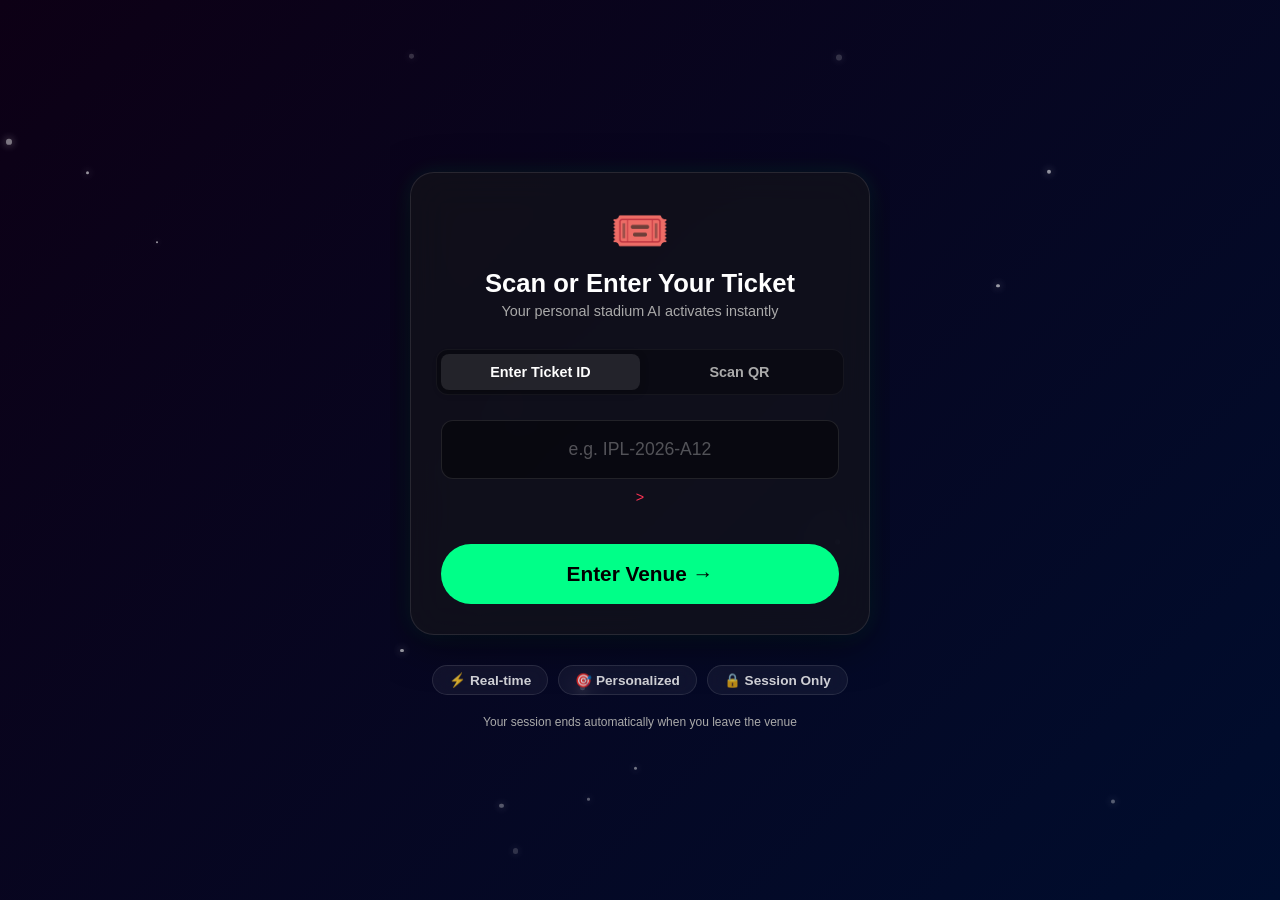
==== commit 8a5643dd: "FlowMatch v1.1 - Layout fixed, Home tab complete" ====
--- a/index.html
+++ b/index.html
@@ -20,7 +20,8 @@
 <html lang="en">
 
 <head>
-  <meta http-equiv="Content-Security-Policy" content="default-src 'self'; style-src 'self' 'unsafe-inline' https://fonts.googleapis.com https://fonts.gstatic.com; font-src https://fonts.gstatic.com; script-src 'self' 'unsafe-inline';">
+  <meta http-equiv="Content-Security-Policy"
+    content="default-src 'self'; style-src 'self' 'unsafe-inline' https://fonts.googleapis.com https://fonts.gstatic.com; font-src https://fonts.gstatic.com; script-src 'self' 'unsafe-inline';">
   <meta http-equiv="X-Content-Type-Options" content="nosniff">
   <meta name="referrer" content="no-referrer">
   <meta charset="UTF-8">
@@ -31,28 +32,28 @@
   <link rel="preconnect" href="https://fonts.googleapis.com">
   <link rel="preconnect" href="https://fonts.gstatic.com" crossorigin>
   <link href="https://fonts.googleapis.com/icon?family=Material+Icons" rel="stylesheet">
-  
+
   <script async src="https://www.googletagmanager.com/gtag/js?id=G-FLOWMATCH01"></script>
   <script>
     window.dataLayer = window.dataLayer || [];
-    function gtag(){dataLayer.push(arguments);}
+    function gtag() { dataLayer.push(arguments); }
     gtag('js', new Date());
     gtag('config', 'G-FLOWMATCH01');
-    
+
     function trackVenueEntry(seatSection) {
       gtag('event', 'venue_entry', {
         'seat_section': seatSection,
         'timestamp': new Date().toISOString()
       });
     }
-    
+
     function trackRecommendation(status, sport) {
       gtag('event', 'recommendation_shown', {
         'status': status,
         'sport': sport
       });
     }
-    
+
     function trackVenueExit(seatSection) {
       gtag('event', 'venue_exit', {
         'seat_section': seatSection
@@ -203,8 +204,13 @@
     /* ------- LOGIN SCREEN ------- */
     #login-screen {
       justify-content: center;
-      height: auto;
-      min-height: 100vh;
+      height: 100vh;
+      align-items: center;
+      overflow: hidden;
+      display: none;
+    }
+    #login-screen.active {
+      display: flex;
     }
 
     .login-card {
@@ -212,7 +218,9 @@
       backdrop-filter: blur(20px);
       -webkit-backdrop-filter: blur(20px);
       border: 1px solid var(--glass-border);
-      padding: 50px;
+      padding: 30px;
+      max-height: 90vh;
+      overflow: hidden;
       border-radius: 24px;
       width: 100%;
       box-sizing: border-box;
@@ -433,12 +441,14 @@
       justify-content: space-between;
       align-items: center;
       width: 100%;
-      margin-bottom: 25px;
+      margin-bottom: 0;
       background: rgba(0, 0, 0, 0.8);
-      padding: 10px 15px;
+      padding: 6px 16px;
       border-radius: 12px;
       box-sizing: border-box;
       border: 1px solid rgba(255, 255, 255, 0.05);
+      max-height: 40px;
+      flex-shrink: 0;
     }
 
     .user-info {
@@ -460,7 +470,7 @@
     }
 
     #welcomeText {
-      font-size: 0.95rem;
+      font-size: 12px;
       font-weight: 600;
       color: white;
     }
@@ -473,13 +483,14 @@
       background: transparent;
       border: 1px solid var(--deep-red);
       color: var(--deep-red);
-      padding: 6px 14px;
+      padding: 4px 10px;
       border-radius: 20px;
       cursor: pointer;
       font-weight: 600;
       transition: all 0.3s;
       font-family: inherit;
-      font-size: 0.8rem;
+      font-size: 10px;
+      white-space: nowrap;
     }
 
     .btn-leave:hover {
@@ -493,7 +504,7 @@
       display: flex;
       justify-content: space-between;
       background: #111;
-      padding: 4px;
+      padding: 2px;
       border-radius: 12px;
       width: 100%;
       box-sizing: border-box;
@@ -501,23 +512,28 @@
       overflow: hidden;
       border: 1px solid #222;
       box-shadow: inset 0 2px 10px rgba(0, 0, 0, 0.8);
-      margin-bottom: 25px;
+      margin-bottom: 0;
+      height: 32px;
+      flex-shrink: 0;
     }
 
     .tab {
       background: transparent;
       border: none;
       color: #666;
-      padding: 12px 0;
+      padding: 6px 12px;
       cursor: pointer;
       font-weight: 800;
       transition: all 0.3s ease;
       font-family: inherit;
-      font-size: 0.9rem;
+      font-size: 11px;
       flex: 1;
       text-transform: uppercase;
       letter-spacing: 1px;
       border-radius: 8px;
+      display: flex;
+      align-items: center;
+      justify-content: center;
     }
 
     .tab:hover {
@@ -554,65 +570,69 @@
     }
 
     /* Panels */
+    .dashboard-row-1 {
+      display: flex;
+      width: 100%;
+      gap: 16px;
+      height: 180px;
+      flex-shrink: 0;
+    }
+
     .panel {
       background: var(--glass-bg);
       border: 1px solid var(--glass-border);
       border-radius: 16px;
-      padding: 25px;
-      margin-bottom: 20px;
+      padding: 20px;
+      margin-bottom: 0;
       backdrop-filter: blur(15px);
-      width: 100%;
       box-sizing: border-box;
+      display: flex;
+      flex-direction: column;
+    }
+
+    .intensity-panel, .zones-panel {
+      width: 50%;
+      height: 100%;
     }
 
     .panel h2 {
-      font-size: 1rem;
+      font-size: 12px;
       margin-top: 0;
-      margin-bottom: 20px;
+      margin-bottom: 12px;
       text-transform: uppercase;
       letter-spacing: 1px;
       color: rgba(255, 255, 255, 0.6);
       text-align: left;
+      line-height: 1;
     }
 
     /* Intensity Panel */
     .intensity-card {
-      border-radius: 12px;
+      border-radius: 8px;
       transition: all 0.5s ease;
       display: flex;
       align-items: center;
       justify-content: space-between;
-      padding: 20px;
+      padding: 0;
       position: relative;
       overflow: hidden;
-    }
-
-    .intensity-card.HIGH {
-      background: linear-gradient(90deg, rgba(255, 51, 85, 0.2), transparent);
-      border-left: 4px solid var(--deep-red);
-    }
-
-    .intensity-card.MEDIUM {
-      background: linear-gradient(90deg, rgba(255, 204, 0, 0.2), transparent);
-      border-left: 4px solid var(--yellow);
-    }
-
-    .intensity-card.LOW {
-      background: linear-gradient(90deg, rgba(0, 255, 136, 0.2), transparent);
-      border-left: 4px solid var(--neon-green);
+      flex: 1;
+      background: transparent !important;
+      border: none !important;
     }
 
     .intensity-content {
       display: flex;
       flex-direction: column;
       flex: 1;
+      justify-content: center;
     }
 
     .intensity-title {
-      font-size: 4rem;
+      font-size: 3rem;
       font-weight: 800;
       line-height: 1;
-      margin-bottom: 5px;
+      margin-bottom: 6px;
       letter-spacing: -2px;
     }
 
@@ -632,8 +652,9 @@
     }
 
     .intensity-reason {
-      font-size: 1rem;
+      font-size: 13px;
       color: rgba(255, 255, 255, 0.8);
+      line-height: 1.2;
     }
 
     /* EQ Anim */
@@ -641,48 +662,37 @@
       display: flex;
       align-items: flex-end;
       gap: 6px;
-      height: 60px;
-      padding-left: 20px;
+      height: 44px;
+      padding-left: 12px;
     }
 
     .eq-bar {
-      width: 12px;
+      width: 8px;
       background: white;
-      border-radius: 6px 6px 0 0;
+      border-radius: 4px 4px 0 0;
       animation: eqBounce ease-in-out infinite alternate;
     }
 
-    .eq-bar:nth-child(1) {
-      height: 100%;
-      animation-delay: 0s;
-    }
-
-    .eq-bar:nth-child(2) {
-      height: 60%;
-      animation-delay: 0.15s;
-    }
-
-    .eq-bar:nth-child(3) {
-      height: 80%;
-      animation-delay: 0.3s;
-    }
+    .eq-bar:nth-child(1) { height: 100%; animation-delay: 0s; }
+    .eq-bar:nth-child(2) { height: 60%; animation-delay: 0.15s; }
+    .eq-bar:nth-child(3) { height: 80%; animation-delay: 0.3s; }
 
     .intensity-card.HIGH .eq-bar {
       background: var(--deep-red);
       animation-duration: 0.3s;
-      box-shadow: 0 0 10px var(--deep-red);
+      box-shadow: 0 0 5px var(--deep-red);
     }
 
     .intensity-card.MEDIUM .eq-bar {
       background: var(--yellow);
       animation-duration: 0.6s;
-      box-shadow: 0 0 10px var(--yellow);
+      box-shadow: 0 0 5px var(--yellow);
     }
 
     .intensity-card.LOW .eq-bar {
       background: var(--neon-green);
       animation-duration: 1.2s;
-      box-shadow: 0 0 10px var(--neon-green);
+      box-shadow: 0 0 5px var(--neon-green);
     }
 
     @keyframes eqBounce {
@@ -699,97 +709,66 @@
 
     /* Zones Grid */
     .zones-grid {
-      display: grid;
-      grid-template-columns: repeat(auto-fit, minmax(130px, 1fr));
-      gap: 15px;
+      display: flex;
+      flex-direction: column;
+      gap: 8px;
+      width: 100%;
     }
 
     .zone-card {
-      background: rgba(0, 0, 0, 0.6);
-      padding: 18px 12px;
-      border-radius: 16px;
-      display: flex;
-      flex-direction: column;
+      padding: 0;
+      background: transparent !important;
+      border: none !important;
+      border-radius: 0;
+      display: flex;
+      flex-direction: row-reverse;
       align-items: center;
-      transition: all 0.5s ease;
-      border: 1px solid rgba(255, 255, 255, 0.1);
-      text-align: center;
+      justify-content: flex-end;
+      gap: 10px;
+      height: auto;
     }
 
     .zone-icon {
-      font-size: 2rem;
-      margin-bottom: 10px;
+      display: none;
     }
 
     .zone-name {
-      font-size: 0.85rem;
+      font-size: 13px;
       color: rgba(255, 255, 255, 0.9);
-      margin-bottom: 10px;
+      margin-bottom: 0;
       font-weight: 600;
+      white-space: nowrap;
+      line-height: 2;
     }
 
     .zone-status-container {
-      width: 100%;
-      display: flex;
-      flex-direction: column;
+      width: auto;
+      display: flex;
       align-items: center;
     }
 
     .zone-status-text {
       font-weight: 800;
-      font-size: 0.75rem;
-      margin-bottom: 6px;
-    }
-
-    .zone-status-text.CLEAR {
-      color: var(--neon-green);
-    }
-
-    .zone-status-text.MODERATE {
-      color: var(--yellow);
-    }
-
-    .zone-status-text.BUSY {
-      color: var(--deep-red);
-    }
+      font-size: 0;
+      margin-bottom: 0;
+      width: 12px;
+      height: 12px;
+      border-radius: 50%;
+    }
+
+    .zone-status-text.CLEAR { background: var(--neon-green); }
+    .zone-status-text.MODERATE { background: var(--yellow); }
+    .zone-status-text.BUSY { background: var(--deep-red); }
 
     .zone-bar-bg {
-      width: 100%;
-      height: 6px;
-      background: rgba(255, 255, 255, 0.1);
-      border-radius: 3px;
-      overflow: hidden;
-    }
-
-    .zone-bar-fill {
-      height: 100%;
-      border-radius: 3px;
-      transition: width 0.5s ease, background 0.5s ease;
-    }
-
-    .zone-bar-fill.CLEAR {
-      width: 10%;
-      background: var(--neon-green);
-      box-shadow: 0 0 5px var(--neon-green);
-    }
-
-    .zone-bar-fill.MODERATE {
-      width: 50%;
-      background: var(--yellow);
-      box-shadow: 0 0 5px var(--yellow);
-    }
-
-    .zone-bar-fill.BUSY {
-      width: 90%;
-      background: var(--deep-red);
-      box-shadow: 0 0 5px var(--deep-red);
+      display: none;
     }
 
     /* Recommendation Box */
     .recommendation-box {
-      padding: 30px;
+      padding: 24px;
       border-radius: 16px;
-      margin-bottom: 25px;
+      margin-bottom: 0;
       transition: all 0.5s ease;
       width: 100%;
       box-sizing: border-box;
@@ -801,6 +780,7 @@
       border-left: 8px solid transparent;
       position: relative;
       overflow: hidden;
+      flex-shrink: 0;
     }
 
     .recommendation-box::before {
@@ -858,57 +838,56 @@
     }
 
     .rec-title {
-      font-size: 2.5rem;
+      font-size: 2rem;
       font-weight: 800;
       margin-bottom: 8px;
       line-height: 1.1;
       letter-spacing: -1px;
     }
 
-    .recommendation-box.GREEN .rec-title {
-      color: var(--neon-green);
-    }
-
-    .recommendation-box.RED .rec-title {
-      color: var(--deep-red);
-    }
-
-    .recommendation-box.YELLOW .rec-title {
-      color: var(--yellow);
-    }
+    .recommendation-box.GREEN .rec-title { color: var(--neon-green); }
+    .recommendation-box.RED .rec-title { color: var(--deep-red); }
+    .recommendation-box.YELLOW .rec-title { color: var(--yellow); }
 
     .rec-reason {
-      font-size: 1.1rem;
+      font-size: 13px;
       font-weight: 400;
       opacity: 0.9;
-      line-height: 1.5;
+      line-height: 1.2;
     }
 
     /* Timer Section */
     .timer-section {
-      text-align: center;
-      margin-bottom: 30px;
-      width: 100%;
+      text-align: left;
+      margin-bottom: 0;
+      width: 100%;
+      height: auto;
+      padding: 12px 20px;
+      box-sizing: border-box;
+      display: flex;
+      flex-direction: column;
+      justify-content: center;
+      flex-shrink: 0;
     }
 
     .timer-text {
-      font-size: 1rem;
-      margin-bottom: 12px;
+      font-size: 13px;
+      margin-bottom: 6px;
       color: rgba(255, 255, 255, 0.9);
     }
 
     #timerValue {
       color: var(--neon-green);
       font-weight: 800;
-      font-size: 1.6rem;
+      font-size: 16px;
       margin-left: 5px;
     }
 
     .progress-bar-container {
       width: 100%;
-      height: 12px;
+      height: 8px;
       background: rgba(255, 255, 255, 0.1);
-      border-radius: 6px;
+      border-radius: 4px;
       overflow: hidden;
     }
 
@@ -917,46 +896,46 @@
       background: var(--neon-green);
       width: 100%;
       transition: width 1s linear;
-      box-shadow: 0 0 15px var(--neon-green);
+      box-shadow: 0 0 10px var(--neon-green);
     }
 
     .action-section {
       text-align: center;
-      margin-bottom: 20px;
-      width: 100%;
+      margin-bottom: 0;
+      width: 100%;
+      height: auto;
+      flex-shrink: 0;
     }
 
     .btn-back {
       background: rgba(255, 255, 255, 0.1);
       border: 1px solid rgba(255, 255, 255, 0.2);
       color: white;
-      padding: 16px 32px;
-      font-size: 1.1rem;
-      border-radius: 30px;
+      height: 50px;
+      width: 100%;
+      padding: 0;
+      font-size: 16px;
+      border-radius: 12px;
       cursor: pointer;
       font-weight: 600;
       transition: all 0.3s ease;
       font-family: inherit;
       backdrop-filter: blur(5px);
+      display: flex;
+      align-items: center;
+      justify-content: center;
     }
 
     .btn-back:hover {
       background: rgba(255, 255, 255, 0.2);
-      transform: translateY(-2px);
-      box-shadow: 0 5px 20px rgba(0, 0, 0, 0.4);
     }
 
     .back-message {
-      margin-top: 15px;
-      min-height: 24px;
-      font-weight: 600;
-      font-size: 1rem;
-      transition: opacity 0.3s ease;
-      opacity: 0;
+      display: none !important;
     }
 
     .back-message.show {
-      opacity: 1;
+      display: none !important;
     }
 
     /* Exit Screen */
@@ -991,143 +970,418 @@
     footer p {
       margin: 5px 0;
     }
-  
-    a:focus, button:focus, input:focus, select:focus, textarea:focus, [tabindex]:focus {
+
+    a:focus,
+    button:focus,
+    input:focus,
+    select:focus,
+    textarea:focus,
+    [tabindex]:focus {
       outline: 2px solid #00ff88 !important;
       outline-offset: 3px !important;
     }
-</style>
+
+    /* --- ADDED FLOWMATCH BARS CSS --- */
+    ::-webkit-scrollbar {
+      display: none;
+    }
+    
+    html,
+    body {
+      overflow: hidden !important;
+      height: 100vh !important;
+      padding: 0 !important;
+      margin: 0 !important;
+    }
+
+    #main-content-wrapper {
+      display: flex;
+      flex-direction: column;
+      align-items: center;
+      width: 100%;
+    }
+
+    #dashboard-screen {
+      position: fixed;
+      top: 56px;
+      left: 0;
+      right: 0;
+      bottom: 64px;
+      overflow: hidden;
+      padding: 12px 16px !important;
+      box-sizing: border-box;
+      gap: 16px;
+      margin: 0;
+      width: 100%;
+      max-width: 100%;
+    }
+
+    #exit-screen {
+      position: fixed;
+      top: 0;
+      left: 0;
+      right: 0;
+      bottom: 0;
+      background: #0a0a0f !important;
+      z-index: 9999;
+      display: none;
+      flex-direction: column;
+      align-items: center;
+      justify-content: center;
+      text-align: center;
+    }
+    #exit-screen.active {
+      display: flex;
+    }
+
+    .fm-top-bar {
+      position: fixed;
+      top: 0;
+      left: 0;
+      width: 100%;
+      height: 56px;
+      background: #12121a;
+      border-bottom: 1px solid #ffffff15;
+      display: flex;
+      justify-content: space-between;
+      align-items: center;
+      padding: 0 16px;
+      box-sizing: border-box;
+      z-index: 1000;
+    }
+
+    .fm-top-left,
+    .fm-top-right {
+      display: flex;
+      align-items: center;
+      gap: 8px;
+    }
+
+    .fm-logo-text {
+      font-weight: bold;
+      background: linear-gradient(90deg, #00ff88, #0088ff);
+      -webkit-background-clip: text;
+      -webkit-text-fill-color: transparent;
+      font-size: 1.2rem;
+    }
+
+    .fm-pulsing-dot {
+      width: 8px;
+      height: 8px;
+      border-radius: 50%;
+      background: #00ff88;
+      animation: fm-pulse 1.5s infinite;
+    }
+
+    @keyframes fm-pulse {
+      0% {
+        transform: scale(0.95);
+        box-shadow: 0 0 0 0 rgba(0, 255, 136, 0.7);
+      }
+
+      70% {
+        transform: scale(1);
+        box-shadow: 0 0 0 6px rgba(0, 255, 136, 0);
+      }
+
+      100% {
+        transform: scale(0.95);
+        box-shadow: 0 0 0 0 rgba(0, 255, 136, 0);
+      }
+    }
+
+    .fm-live-text {
+      font-size: 10px;
+      color: #00ff88;
+      letter-spacing: 2px;
+    }
+
+    .fm-theme-btn {
+      background: transparent;
+      border: none;
+      cursor: pointer;
+      font-size: 1.2rem;
+      padding: 4px;
+      display: flex;
+      align-items: center;
+      justify-content: center;
+    }
+
+    .fm-seat-badge {
+      background: #00ff88;
+      color: #000;
+      font-size: 12px;
+      font-weight: bold;
+      padding: 2px 8px;
+      border-radius: 12px;
+      display: none;
+    }
+
+    .fm-bottom-bar {
+      position: fixed;
+      bottom: 0;
+      left: 0;
+      width: 100%;
+      height: 64px;
+      background: #12121a;
+      border-top: 1px solid #ffffff15;
+      display: flex;
+      justify-content: space-around;
+      align-items: center;
+      z-index: 1000;
+    }
+
+    .fm-tab {
+      display: flex;
+      flex-direction: column;
+      align-items: center;
+      gap: 4px;
+      color: #8888aa;
+      background: none;
+      border: none;
+      cursor: pointer;
+      position: relative;
+      padding: 4px 10px;
+    }
+
+    .fm-tab.active {
+      color: #00ff88;
+    }
+
+    .fm-tab-icon {
+      font-size: 24px;
+      line-height: 1;
+    }
+
+    .fm-tab-label {
+      font-size: 10px;
+      letter-spacing: 0.5px;
+    }
+
+    .fm-tab-dot {
+      position: absolute;
+      top: -2px;
+      width: 4px;
+      height: 4px;
+      background: #00ff88;
+      border-radius: 50%;
+      display: none;
+    }
+
+    .fm-tab.active .fm-tab-dot {
+      display: block;
+    }
+
+    /* LIGHT MODE CSS */
+    body[data-theme="light"] {
+      background: #e9e9f0 !important;
+    }
+
+    body[data-theme="light"] .fm-top-bar,
+    body[data-theme="light"] .fm-bottom-bar {
+      background: #ffffff;
+      border-color: #00000015;
+    }
+
+    body[data-theme="light"] .login-card h2,
+    body[data-theme="light"] .auth-tab.active,
+    body[data-theme="light"] .qr-text,
+    body[data-theme="light"] input[type="text"],
+    body[data-theme="light"] #welcomeText,
+    body[data-theme="light"] .tab.active,
+    body[data-theme="light"] .recommendation-box.GREEN,
+    body[data-theme="light"] .recommendation-box.RED,
+    body[data-theme="light"] .recommendation-box.YELLOW,
+    body[data-theme="light"] .btn-back,
+    body[data-theme="light"] #exitSeatText,
+    body[data-theme="light"] .zone-name,
+    body[data-theme="light"] .intensity-reason,
+    body[data-theme="light"] .timer-text,
+    body[data-theme="light"] .tagline,
+    body[data-theme="light"] .pill,
+    body[data-theme="light"] .login-footer-text,
+    body[data-theme="light"] .qr-subtext,
+    body[data-theme="light"] .rec-reason,
+    body[data-theme="light"] footer p,
+    body[data-theme="light"] .panel h2,
+    body[data-theme="light"] #exit-screen h1 {
+      color: #0a0a0f !important;
+    }
+
+    body[data-theme="light"] .tab:not(.active) {
+      color: #555 !important;
+    }
+
+    body[data-theme="light"] .login-card,
+    body[data-theme="light"] .auth-tabs,
+    body[data-theme="light"] .qr-mock-area,
+    body[data-theme="light"] input[type="text"],
+    body[data-theme="light"] .pill,
+    body[data-theme="light"] .top-nav,
+    body[data-theme="light"] .tabs-container,
+    body[data-theme="light"] .panel,
+    body[data-theme="light"] .zone-card,
+    body[data-theme="light"] .btn-back,
+    body[data-theme="light"] footer {
+      border-color: #00000015 !important;
+    }
+
+    body[data-theme="light"] .login-card,
+    body[data-theme="light"] .panel,
+    body[data-theme="light"] .top-nav,
+    body[data-theme="light"] .tabs-container {
+      background: rgba(255, 255, 255, 0.8) !important;
+    }
+
+    body[data-theme="light"] input[type="text"] {
+      background: rgba(255, 255, 255, 0.9) !important;
+    }
+
+    body[data-theme="light"] .zone-card {
+      background: rgba(255, 255, 255, 0.6) !important;
+    }
+  </style>
 </head>
 
 <body>
 
-  <div class="particles-container" id="particlesContainer"></div>
-
-  <!-- Login Screen -->
-  <div id="login-screen" class="container screen">
-    <h1 class="logo">FlowMatch</h1>
-    <p class="tagline">Never miss a moment. Never wait in a queue.</p>
-
-    <div class="login-card">
-      <div class="login-card-icon"><span role="img" aria-label="ticket" title="ticket">🎟️</span></div>
-      <h2>Scan or Enter Your Ticket</h2>
-      <div class="login-subtext">Your personal stadium AI activates instantly</div>
-
-      <div class="auth-tabs">
-        <div class="auth-tab active" onclick="switchTab('enter-tab')">Enter Ticket ID</div>
-        <div class="auth-tab" onclick="switchTab('scan-tab')">Scan QR</div>
-      </div>
-
-      <div id="enter-tab" class="tab-content active">
-        <input type="text" id="ticketInput" maxlength="20" placeholder="e.g. IPL-2026-A12"  oninput="debouncedValidate()" />
-        <div id="ticketError" style="color: var(--deep-red); font-size: 0.9rem; text-align: center; margin-top: -10px; margin-bottom: 15px; min-height: 20px;" role="alert" aria-live="assertive">></div>
-        <button onclick="enterVenue()" class="btn-main" aria-label="Enter venue with your ticket ID">Enter Venue &rarr;</button>
-      </div>
-
-      <div id="scan-tab" class="tab-content">
-        <div class="qr-mock-area">
-          <div class="camera-icon"><span role="img" aria-label="camera" title="camera">📷</span></div>
-          <div class="qr-text">Point your camera at your ticket QR code</div>
-          <div class="qr-subtext">(In live venues, your ticket QR opens this automatically &mdash; no scanning needed)
+  <div class="fm-top-bar">
+    <div class="fm-top-left">
+      <div class="fm-logo-text">FlowMatch</div>
+      <div class="fm-pulsing-dot"></div>
+      <div class="fm-live-text">LIVE</div>
+    </div>
+    <div class="fm-top-right">
+      <button class="fm-theme-btn" id="fmThemeToggle">🌙</button>
+      <div class="fm-seat-badge" id="fmSeatBadge"></div>
+    </div>
+  </div>
+
+  <div id="main-content-wrapper">
+    <div class="particles-container" id="particlesContainer"></div>
+
+    <!-- Login Screen -->
+    <div id="login-screen" class="container screen">
+
+      <div class="login-card">
+        <div class="login-card-icon"><span role="img" aria-label="ticket" title="ticket">🎟️</span></div>
+        <h2>Scan or Enter Your Ticket</h2>
+        <div class="login-subtext">Your personal stadium AI activates instantly</div>
+
+        <div class="auth-tabs">
+          <div class="auth-tab active" onclick="switchTab('enter-tab')">Enter Ticket ID</div>
+          <div class="auth-tab" onclick="switchTab('scan-tab')">Scan QR</div>
+        </div>
+
+        <div id="enter-tab" class="tab-content active">
+          <input type="text" id="ticketInput" maxlength="20" placeholder="e.g. IPL-2026-A12"
+            oninput="debouncedValidate()" />
+          <div id="ticketError"
+            style="color: var(--deep-red); font-size: 0.9rem; text-align: center; margin-top: -10px; margin-bottom: 15px; min-height: 20px;"
+            role="alert" aria-live="assertive">></div>
+          <button onclick="enterVenue()" class="btn-main" aria-label="Enter venue with your ticket ID">Enter Venue
+            &rarr;</button>
+        </div>
+
+        <div id="scan-tab" class="tab-content">
+          <div class="qr-mock-area">
+            <div class="camera-icon"><span role="img" aria-label="camera" title="camera">📷</span></div>
+            <div class="qr-text">Point your camera at your ticket QR code</div>
+            <div class="qr-subtext">(In live venues, your ticket QR opens this automatically &mdash; no scanning needed)
+            </div>
           </div>
         </div>
       </div>
+
+      <div class="feature-pills">
+        <span class="pill"><span role="img" aria-label="lightning bolt" title="lightning bolt">⚡</span> Real-time</span>
+        <span class="pill"><span role="img" aria-label="bullseye" title="bullseye">🎯</span> Personalized</span>
+        <span class="pill"><span role="img" aria-label="lock" title="lock">🔒</span> Session Only</span>
+      </div>
+
+      <div class="login-footer-text">
+        Your session ends automatically when you leave the venue
+      </div>
     </div>
 
-    <div class="feature-pills">
-      <span class="pill"><span role="img" aria-label="lightning bolt" title="lightning bolt">⚡</span> Real-time</span>
-      <span class="pill"><span role="img" aria-label="bullseye" title="bullseye">🎯</span> Personalized</span>
-      <span class="pill"><span role="img" aria-label="lock" title="lock">🔒</span> Session Only</span>
-    </div>
-
-    <div class="login-footer-text">
-      Your session ends automatically when you leave the venue
-    </div>
-  </div>
-
-  <!-- Dashboard Screen -->
-  <div id="dashboard-screen" class="container screen">
-
-    <div class="top-nav">
-      <div class="user-info">
-        <div class="status-dot"></div>
-        <div class="user-details">
-          <div id="welcomeText">Welcome, Seat A12 — Gate A</div>
+    <!-- Dashboard Screen -->
+    <div id="dashboard-screen" class="container screen">
+
+      <div class="top-nav">
+        <div class="user-info">
+          <div class="status-dot"></div>
+          <div class="user-details">
+            <div id="welcomeText">Welcome, Seat A12 — Gate A</div>
+          </div>
+        </div>
+        <button onclick="leaveVenue()" class="btn-leave" aria-label="Leave venue and end your session"><span
+            class="material-icons"
+            style="font-size:1.1rem; vertical-align:text-bottom; margin-right:4px;">exit_to_app</span> Leave
+          Venue</button>
+        <div class="small-info">
+          <!-- Hidden logically but available to satisfy original JS -->
+          <span id="gateText"></span><br />
+          <span id="zoneText"></span>
         </div>
       </div>
-      <button onclick="leaveVenue()" class="btn-leave" aria-label="Leave venue and end your session"><span class="material-icons" style="font-size:1.1rem; vertical-align:text-bottom; margin-right:4px;">exit_to_app</span> Leave Venue</button>
-      <div class="small-info">
-        <!-- Hidden logically but available to satisfy original JS -->
-        <span id="gateText"></span><br />
-        <span id="zoneText"></span>
+
+      <div class="tabs-container" id="tabsContainer">
+        <!-- Tabs rendered by JS -->
       </div>
+
+      <div class="dashboard-row-1">
+        <section class="panel intensity-panel">
+          <h2>MATCH INTENSITY</h2>
+          <div class="intensity-card" id="intensityCard">
+            <div class="intensity-content">
+              <div class="intensity-title" id="intensityTitle">...</div>
+              <div class="intensity-reason" id="intensityReason">...</div>
+            </div>
+            <div class="eq-bars">
+              <div class="eq-bar"></div>
+              <div class="eq-bar"></div>
+              <div class="eq-bar"></div>
+            </div>
+          </div>
+        </section>
+
+        <section class="panel zones-panel">
+          <h2>ZONES</h2>
+          <div class="zones-grid" id="zonesGrid">
+            <!-- Zones rendered by JS -->
+          </div>
+        </section>
+      </div>
+
+      <section class="recommendation-box" id="recBox" role="status" aria-live="polite">
+        <div class="rec-title" id="recTitle">...</div>
+        <div class="rec-reason" id="recReason">...</div>
+      </section>
+
+      <section class="timer-section" id="timerSection" style="display:none;">
+        <div class="timer-text">Your safe window closes in <span id="timerValue">4:00</span></div>
+        <div class="progress-bar-container">
+          <div class="progress-bar" id="progressBar"></div>
+        </div>
+      </section>
+
+      <section class="action-section" id="actionSection" style="display:none;">
+        <button class="btn-back" onclick="imBack()" aria-label="Confirm you are back at your seat"><span
+            class="material-icons"
+            style="font-size:1.1rem; vertical-align:text-bottom; margin-right:4px;">event_seat</span> I'm Back at My
+          Seat <span role="img" aria-label="check mark" title="check mark">✅</span></button>
+        <div id="backMessage" class="back-message"></div>
+      </section>
+
     </div>
 
-    <div class="tabs-container" id="tabsContainer">
-      <!-- Tabs rendered by JS -->
+    <!-- Exit Screen -->
+    <div id="exit-screen" class="screen">
+      <div style="font-size: 4rem; margin-bottom: 20px;">✅</div>
+      <h1 style="font-size: 2rem; font-weight: bold; color: #00ff88; margin: 0 0 10px 0;">Thanks for using FlowMatch!</h1>
+      <p id="exitSeatText" style="color: white; font-size: 1.2rem; margin: 5px 0;">Session ended for Seat A12</p>
+      <p style="color: gray; margin-top: 20px;">See you at the next match! <span role="img" aria-label="cricket bat and ball" title="cricket bat and ball">🏏</span></p>
     </div>
-
-    <section class="panel">
-      <h2>Match Intensity Right Now</h2>
-      <div class="intensity-card" id="intensityCard">
-        <div class="intensity-content">
-          <div class="intensity-title" id="intensityTitle">...</div>
-          <div class="intensity-reason" id="intensityReason">...</div>
-        </div>
-        <div class="eq-bars">
-          <div class="eq-bar"></div>
-          <div class="eq-bar"></div>
-          <div class="eq-bar"></div>
-        </div>
-      </div>
-    </section>
-
-    <section class="panel">
-      <h2>Venue Zones Right Now</h2>
-      <iframe
-        title="Venue Location"
-        width="100%"
-        height="120"
-        style="border:0; border-radius:12px; margin-bottom:15px; opacity:0.7;"
-        loading="lazy"
-        allowfullscreen
-        referrerpolicy="no-referrer-when-downgrade"
-        src="https://www.google.com/maps/embed/v1/place?key=AIzaSyD-placeholder&q=Wankhede+Stadium,Mumbai">
-      </iframe>
-      <div class="zones-grid" id="zonesGrid">
-        <!-- Zones rendered by JS -->
-      </div>
-    </section>
-
-    <section class="recommendation-box" id="recBox" role="status" aria-live="polite">
-      <div class="rec-title" id="recTitle">...</div>
-      <div class="rec-reason" id="recReason">...</div>
-    </section>
-
-    <section class="timer-section" id="timerSection" style="display:none;">
-      <div class="timer-text">Your safe window closes in <span id="timerValue">4:00</span></div>
-      <div class="progress-bar-container">
-        <div class="progress-bar" id="progressBar"></div>
-      </div>
-    </section>
-
-    <section class="action-section" id="actionSection" style="display:none;">
-      <button class="btn-back" onclick="imBack()" aria-label="Confirm you are back at your seat"><span class="material-icons" style="font-size:1.1rem; vertical-align:text-bottom; margin-right:4px;">event_seat</span> I'm Back at My Seat <span role="img" aria-label="check mark" title="check mark">✅</span></button>
-      <div id="backMessage" class="back-message"></div>
-    </section>
-
-    <footer>
-      <p>FlowMatch uses live match patterns and venue data to find your perfect break window.</p>
-      <p>Built with Google Antigravity</p>
-    </footer>
-
-  </div>
-
-  <!-- Exit Screen -->
-  <div id="exit-screen" class="container screen">
-    <h1>Thanks for using FlowMatch!</h1>
-    <p id="exitSeatText">Session ended for Seat A12</p>
-    <p>See you at the next match! <span role="img" aria-label="cricket bat and ball" title="cricket bat and ball">🏏</span></p>
   </div>
 
   <script>
@@ -1189,11 +1443,11 @@
         particleElement.style.width = particleSize + 'px';
         particleElement.style.height = particleSize + 'px';
         particleElement.style.left = Math.random() * 100 + 'vw';
-        
+
         particlesList.push({
-           el: particleElement,
-           y: Math.random() * 100,
-           speed: (Math.random() * 0.1) + 0.05
+          el: particleElement,
+          y: Math.random() * 100,
+          speed: (Math.random() * 0.1) + 0.05
         });
         particlesContainerElement.appendChild(particleElement);
       }
@@ -1204,12 +1458,12 @@
       particlesList.forEach(p => {
         p.y -= p.speed;
         if (p.y < 0) p.y = 100;
-        
+
         let opacity = 0;
         if (p.y > 80) opacity = (100 - p.y) / 20 * 0.6;
         else if (p.y > 20) opacity = 0.6;
         else opacity = (p.y / 20) * 0.6;
-        
+
         if (p.el) {
           p.el.style.transform = `translateY(${p.y}vh) scale(1)`;
           p.el.style.opacity = opacity;
@@ -1224,12 +1478,12 @@
 
       if (tabIdName === 'enter-tab') {
         const authTabs = document.querySelectorAll('.auth-tab');
-        if(authTabs.length > 0) authTabs[0].classList.add('active');
+        if (authTabs.length > 0) authTabs[0].classList.add('active');
         const enterTab = document.getElementById('enter-tab');
         if (enterTab) enterTab.classList.add('active');
       } else {
         const authTabs = document.querySelectorAll('.auth-tab');
-        if(authTabs.length > 1) authTabs[1].classList.add('active');
+        if (authTabs.length > 1) authTabs[1].classList.add('active');
         const scanTab = document.getElementById('scan-tab');
         if (scanTab) scanTab.classList.add('active');
       }
@@ -1239,6 +1493,20 @@
       document.querySelectorAll('.screen').forEach(screenElement => screenElement.classList.remove('active'));
       const targetScreen = document.getElementById(screenId);
       if (targetScreen) targetScreen.classList.add('active');
+
+      const topBar = document.querySelector('.fm-top-bar');
+      const bottomBar = document.querySelector('.fm-bottom-bar');
+      const wrapper = document.getElementById('main-content-wrapper');
+
+      if (topBar && bottomBar) {
+        if (screenId === 'dashboard-screen') {
+          topBar.style.display = 'flex';
+          bottomBar.style.display = 'flex';
+        } else {
+          topBar.style.display = 'none';
+          bottomBar.style.display = 'none';
+        }
+      }
     }
 
     function renderSportTabs() {
@@ -1254,10 +1522,10 @@
       try {
         const intensityCardElement = document.getElementById('intensityCard');
         if (intensityCardElement) intensityCardElement.className = `intensity-card ${currentMatchIntensity}`;
-        
+
         const intensityTitle = document.getElementById('intensityTitle');
         if (intensityTitle) intensityTitle.innerText = currentMatchIntensity;
-        
+
         const intensityReason = document.getElementById('intensityReason');
         if (intensityReason) intensityReason.innerText = sportData[currentSportName].intensity[currentMatchIntensity];
 
@@ -1282,16 +1550,16 @@
 
         const recommendationBoxElement = document.getElementById('recBox');
         if (recommendationBoxElement) recommendationBoxElement.className = `recommendation-box ${recommendationState}`;
-        
+
         const recTitle = document.getElementById('recTitle');
         if (recTitle) recTitle.innerText = recommendationTitleString;
-        
+
         const recReason = document.getElementById('recReason');
         if (recReason) recReason.innerText = recommendationReasonString;
 
         const timerSection = document.getElementById('timerSection');
         if (timerSection) timerSection.style.display = (recommendationState === 'GREEN') ? 'block' : 'none';
-        
+
         const actionSection = document.getElementById('actionSection');
         if (actionSection) actionSection.style.display = (recommendationState === 'GREEN') ? 'block' : 'none';
       } catch (error) {
@@ -1310,33 +1578,33 @@
     }
 
     function leaveVenueImmediate() {
-       safeStorageClear();
-       window.location.reload();
+      safeStorageClear();
+      window.location.reload();
     }
 
     /* === SESSION MANAGEMENT === */
     function safeStorageSet(keyName, valueData) {
-      try { 
-        sessionStorage.setItem(keyName, valueData); 
-      } catch (error) { 
-        console.error('[FlowMatch Error]:', error); 
+      try {
+        sessionStorage.setItem(keyName, valueData);
+      } catch (error) {
+        console.error('[FlowMatch Error]:', error);
       }
     }
 
     function safeStorageGet(keyName) {
-      try { 
-        return sessionStorage.getItem(keyName); 
-      } catch (error) { 
-        console.error('[FlowMatch Error]:', error); 
-        return null; 
+      try {
+        return sessionStorage.getItem(keyName);
+      } catch (error) {
+        console.error('[FlowMatch Error]:', error);
+        return null;
       }
     }
 
     function safeStorageClear() {
-      try { 
-        sessionStorage.clear(); 
-      } catch (error) { 
-        console.error('[FlowMatch Error]:', error); 
+      try {
+        sessionStorage.clear();
+      } catch (error) {
+        console.error('[FlowMatch Error]:', error);
       }
     }
 
@@ -1356,7 +1624,7 @@
           safeStorageClear();
           const tError = document.getElementById('ticketError');
           if (tError) {
-             tError.innerText = "Your session expired. Please re-enter your ticket ID.";
+            tError.innerText = "Your session expired. Please re-enter your ticket ID.";
           }
           showScreen('login-screen');
         } else {
@@ -1381,7 +1649,7 @@
       const ticketInput = document.getElementById('ticketInput');
       if (!ticketInput) return false;
       const ticketIdValue = sanitizeInput(ticketInput.value.trim());
-      
+
       const errorElement = document.getElementById('ticketError');
       if (!ticketIdValue) {
         if (errorElement) errorElement.innerText = "Please enter your ticket ID";
@@ -1400,9 +1668,9 @@
       if (!validateTicketId()) return;
 
       const ticketInput = document.getElementById('ticketInput');
-      if(!ticketInput) return;
+      if (!ticketInput) return;
       const ticketIdValue = sanitizeInput(ticketInput.value.trim());
-      
+
       const idParts = ticketIdValue.split('-');
       const seatInformation = idParts.length > 1 ? idParts[idParts.length - 1].toUpperCase() : ticketIdValue.toUpperCase();
       const sectionMatchResult = seatInformation.match(/[A-Z]/);
@@ -1434,35 +1702,35 @@
 
     function setupDashboardEnvironment(seatString, entranceGate, nearestFoodCourt) {
       const wText = document.getElementById('welcomeText');
-      if(wText) wText.textContent = `Welcome, Seat [${seatString}] — ${entranceGate}`;
-      
+      if (wText) wText.textContent = `Welcome, Seat [${seatString}] — ${entranceGate}`;
+
       const gText = document.getElementById('gateText');
-      if(gText) gText.textContent = `Your Gate: ${entranceGate}`;
-      
+      if (gText) gText.textContent = `Your Gate: ${entranceGate}`;
+
       const zText = document.getElementById('zoneText');
-      if(zText) zText.textContent = `Your Nearest Zone: ${nearestFoodCourt}`;
+      if (zText) zText.textContent = `Your Nearest Zone: ${nearestFoodCourt}`;
 
       showScreen('dashboard-screen');
       isDashboardVisible = true;
       renderSportTabs();
-      
+
       randomizeAllStates();
       startContinuousRandomizers();
     }
 
     function leaveVenue() {
       const seatSection = safeStorageGet('seatSection');
-      if(seatSection) trackVenueExit(seatSection);
+      if (seatSection) trackVenueExit(seatSection);
 
       const seatString = safeStorageGet('seatStr');
       const exitSeatText = document.getElementById('exitSeatText');
       if (exitSeatText) exitSeatText.textContent = `Session ended for Seat [${seatString}]`;
-      
+
       showScreen('exit-screen');
 
       isDashboardVisible = false;
       lastRecommendationState = null;
-      
+
       clearInterval(matchIntervalId);
       clearInterval(zoneIntervalId);
       clearInterval(recommendationIntervalId);
@@ -1576,10 +1844,10 @@
       let displaySeconds = currentTimerValue % 60;
       const tValue = document.getElementById('timerValue');
       if (tValue) tValue.innerText = `${displayMinutes}:${displaySeconds < 10 ? '0' : ''}${displaySeconds}`;
-      
+
       let progressPercentage = (currentTimerValue / 240) * 100;
       const pBar = document.getElementById('progressBar');
-      if(pBar) pBar.style.width = `${progressPercentage}%`;
+      if (pBar) pBar.style.width = `${progressPercentage}%`;
     }
 
     function onCountdownZero() {
@@ -1594,10 +1862,10 @@
       debounceTimer = setTimeout(() => {
         const ticketInput = document.getElementById('ticketInput');
         if (ticketInput) {
-           const ticketIdValue = ticketInput.value.trim();
-           if (ticketIdValue) {
-              validateTicketId();
-           }
+          const ticketIdValue = ticketInput.value.trim();
+          if (ticketIdValue) {
+            validateTicketId();
+          }
         }
       }, 300);
     }
@@ -1656,34 +1924,34 @@
       if (urlParams.get('debug') === 'true') {
         const debugPanel = document.getElementById('debugPanel');
         if (debugPanel) debugPanel.style.display = 'block';
-        
+
         const resultsDiv = document.getElementById('testResults');
         if (resultsDiv) resultsDiv.innerHTML = '';
-        
+
         const tInput = document.getElementById('ticketInput');
         const tError = document.getElementById('ticketError');
-        
+
         if (tInput && tError) {
           let originalVal = tInput.value;
-          
+
           tInput.value = '';
           let isValid1 = validateTicketId();
           logTest("Empty ticket input shows error", !isValid1 && tError.innerText.includes("Please enter your ticket ID"));
-          
+
           tInput.value = 'wrong-format';
           let isValid2 = validateTicketId();
           logTest("Wrong format shows error", !isValid2 && tError.innerText.includes("Format should be"));
-          
+
           tInput.value = 'IPL-2026-A12';
           let isValid3 = validateTicketId();
           logTest("Correct format IPL-2026-A12 passes", isValid3 && tError.innerText === '');
-          
+
           safeStorageSet('test_key', 'test_val');
           logTest("sessionStorage saves ticket correctly", safeStorageGet('test_key') === 'test_val');
-          
+
           safeStorageClear();
           logTest("Leave Venue clears sessionStorage correctly", safeStorageGet('test_key') === null);
-          
+
           tInput.value = originalVal;
         }
       }
@@ -1722,6 +1990,63 @@
 
     window.onload = initializeApp;
   </script>
+
+  <div class="fm-bottom-bar">
+    <button class="fm-tab active" onclick="fmSelectTab(this)">
+      <div class="fm-tab-dot"></div>
+      <span class="fm-tab-icon">🏠</span>
+      <span class="fm-tab-label">Home</span>
+    </button>
+    <button class="fm-tab" onclick="fmSelectTab(this)">
+      <div class="fm-tab-dot"></div>
+      <span class="fm-tab-icon">🗺️</span>
+      <span class="fm-tab-label">Zones</span>
+    </button>
+    <button class="fm-tab" onclick="fmSelectTab(this)">
+      <div class="fm-tab-dot"></div>
+      <span class="fm-tab-icon">🚗</span>
+      <span class="fm-tab-label">Escape</span>
+    </button>
+    <button class="fm-tab" onclick="fmSelectTab(this)">
+      <div class="fm-tab-dot"></div>
+      <span class="fm-tab-icon">👥</span>
+      <span class="fm-tab-label">Sync</span>
+    </button>
+    <button class="fm-tab" onclick="fmSelectTab(this)">
+      <div class="fm-tab-dot"></div>
+      <span class="fm-tab-icon">🍔</span>
+      <span class="fm-tab-label">Queue</span>
+    </button>
+  </div>
+
+  <script>
+    document.getElementById('fmThemeToggle').addEventListener('click', function () {
+      const isLight = document.body.getAttribute('data-theme') === 'light';
+      if (isLight) {
+        document.body.removeAttribute('data-theme');
+        this.textContent = '🌙';
+      } else {
+        document.body.setAttribute('data-theme', 'light');
+        this.textContent = '☀️';
+      }
+    });
+
+    function fmSelectTab(clickedBtn) {
+      document.querySelectorAll('.fm-tab').forEach(btn => btn.classList.remove('active'));
+      clickedBtn.classList.add('active');
+    }
+
+    setInterval(function () {
+      const seatSection = sessionStorage.getItem('seatSection');
+      const badge = document.getElementById('fmSeatBadge');
+      if (seatSection) {
+        badge.textContent = seatSection;
+        badge.style.display = 'block';
+      } else {
+        badge.style.display = 'none';
+      }
+    }, 1000);
+  </script>
 </body>
 
 </html>
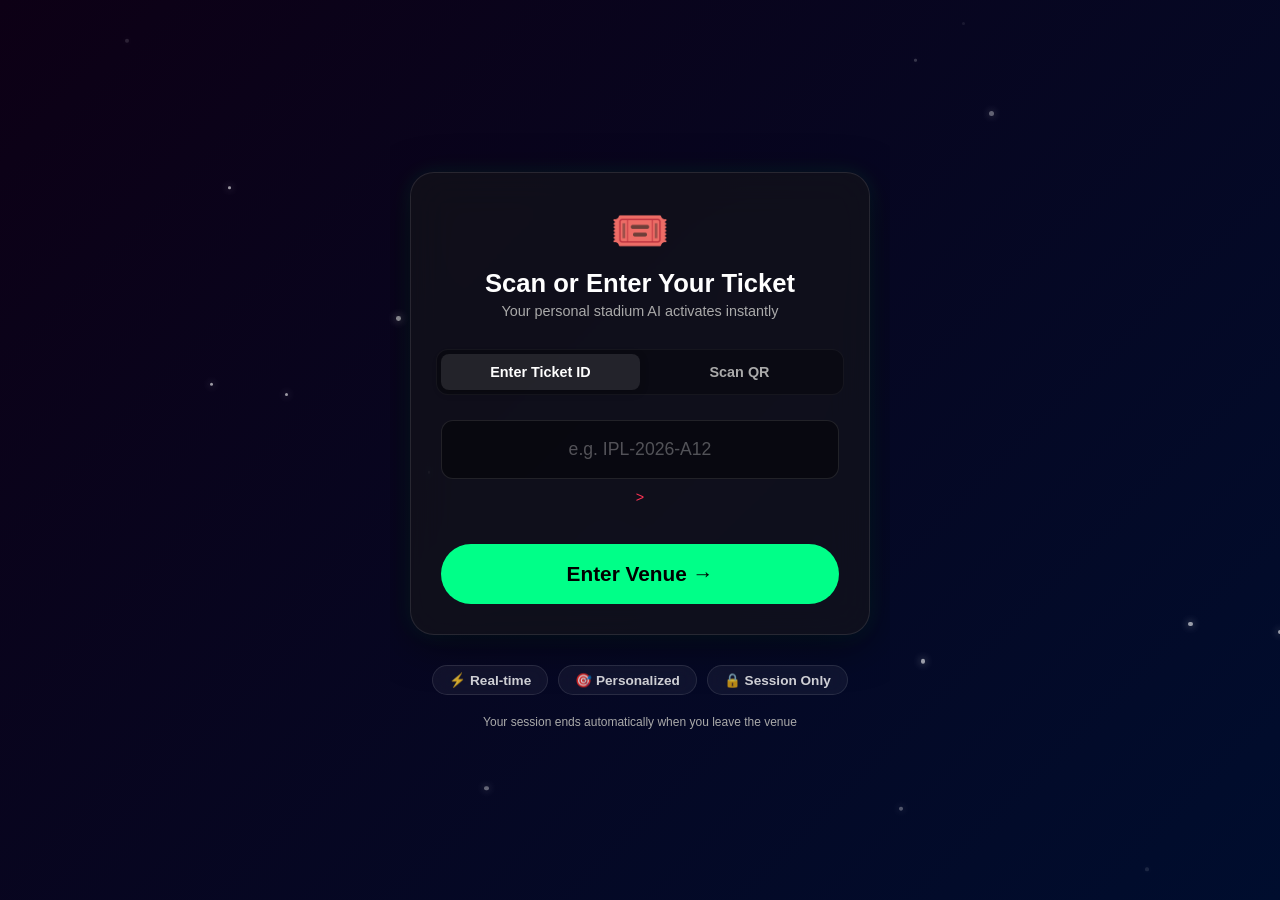
==== commit 0d4fab26: "FlowMatch v1.2 - Zones tab complete" ====
--- a/index.html
+++ b/index.html
@@ -1240,6 +1240,85 @@
     body[data-theme="light"] .zone-card {
       background: rgba(255, 255, 255, 0.6) !important;
     }
+
+    /* ZONES TAB CSS */
+    body[data-theme="light"] .zs-detail-card,
+    body[data-theme="light"] .zs-btn {
+      border-color: #00000015 !important;
+    }
+    body[data-theme="light"] .zs-detail-card {
+      background: rgba(255, 255, 255, 0.8) !important;
+    }
+    body[data-theme="light"] .zs-title-section div,
+    body[data-theme="light"] .zs-detail-name,
+    body[data-theme="light"] .zs-detail-text {
+      color: #000 !important;
+    }
+
+    #zones-tab-content {
+      position: fixed;
+      top: 56px;
+      left: 0;
+      right: 0;
+      bottom: 64px;
+      overflow-y: auto;
+      padding: 16px;
+      box-sizing: border-box;
+      margin: 0;
+      width: 100%;
+      height: auto;
+      display: none;
+      flex-direction: column;
+      z-index: 50;
+    }
+
+    .zs-map {
+      width: 280px;
+      height: 180px;
+      border: 2px solid #ffffff20;
+      border-radius: 50%;
+      position: relative;
+      margin: 20px auto;
+    }
+
+    .zs-btn {
+      width: 44px;
+      height: 44px;
+      border-radius: 50%;
+      border: none;
+      cursor: pointer;
+      display: flex;
+      align-items: center;
+      justify-content: center;
+      position: absolute;
+      color: white;
+      transition: all 0.3s ease;
+    }
+
+    .zs-btn .material-icons {
+      font-size: 20px;
+      color: white;
+    }
+
+    @keyframes pulseBusy {
+      0% { box-shadow: 0 0 0 0 rgba(255, 51, 85, 0.7); }
+      70% { box-shadow: 0 0 0 10px rgba(255, 51, 85, 0); }
+      100% { box-shadow: 0 0 0 0 rgba(255, 51, 85, 0); }
+    }
+
+    .zs-btn.BUSY { background: #ff3355; animation: pulseBusy 2s infinite; }
+    .zs-btn.MODERATE { background: #ffcc00; }
+    .zs-btn.CLEAR { background: #00ff88; }
+
+    .zs-detail-card {
+      background: var(--glass-bg);
+      border: 1px solid var(--glass-border);
+      border-radius: 16px;
+      padding: 20px;
+      margin-top: 10px;
+      backdrop-filter: blur(15px);
+      box-sizing: border-box;
+    }
   </style>
 </head>
 
@@ -1373,6 +1452,33 @@
         <div id="backMessage" class="back-message"></div>
       </section>
 
+    </div>
+
+    <!-- Zones Tab Content -->
+    <div id="zones-tab-content">
+      <div class="zs-title-section" style="text-align: center; margin-top: 10px;">
+        <div style="font-weight: bold; color: white; font-size: 20px;">🗺️ Stadium Zones</div>
+        <div style="color: gray; font-size: 13px; margin-top: 4px;">Tap a zone to see live details</div>
+      </div>
+
+      <div class="zs-map">
+        <button class="zs-btn" id="zs-map-food" style="top:10px; left:50%; transform: translateX(-50%);" onclick="selectZone('Food Court')"><span class="material-icons">restaurant</span></button>
+        <button class="zs-btn" id="zs-map-toilets" style="top:50%; left:5px; transform: translateY(-50%);" onclick="selectZone('Toilets')"><span class="material-icons">wc</span></button>
+        <button class="zs-btn" id="zs-map-entry" style="bottom:10px; left:20%;" onclick="selectZone('Entry Gate')"><span class="material-icons">login</span></button>
+        <button class="zs-btn" id="zs-map-exit" style="bottom:10px; right:20%;" onclick="selectZone('Exit Gate')"><span class="material-icons">logout</span></button>
+        <button class="zs-btn" id="zs-map-concourse" style="top:50%; right:5px; transform: translateY(-50%);" onclick="selectZone('Concourse')"><span class="material-icons">people</span></button>
+      </div>
+      
+      <div class="zs-detail-card" id="zs-detail-card">
+        <div style="display: flex; align-items: center; justify-content: space-between; margin-bottom: 15px;">
+          <div id="zs-d-name" style="font-weight: bold; font-size: 18px; color: white;">Food Court</div>
+          <div id="zs-d-badge" style="font-size: 11px; padding: 4px 8px; border-radius: 12px; font-weight: bold; color: black; background: #00ff88;">CLEAR</div>
+        </div>
+        <div id="zs-d-wait" style="font-size: 14px; margin: 8px 0; color: #ddd;">Estimated wait: 0-2 mins</div>
+        <div id="zs-d-best" style="font-size: 14px; margin: 8px 0; color: #ddd;">Best time to visit: When match is LOW</div>
+        <div id="zs-d-walk" style="font-size: 14px; margin: 8px 0; color: #ddd;">Your walk time: 2-4 mins from your gate</div>
+        <div id="zs-d-tip" style="color: gray; font-style: italic; font-size: 13px; margin-top: 12px;">Perfect time to go right now!</div>
+      </div>
     </div>
 
     <!-- Exit Screen -->
@@ -1761,6 +1867,9 @@
       venueZonesArray.forEach(zoneConfig => {
         currentVenueZonesData[zoneConfig.key] = venueZoneStates[Math.floor(Math.random() * venueZoneStates.length)];
       });
+      if (typeof updateZonesTabMap === 'function') {
+        updateZonesTabMap();
+      }
     }
 
     function randomizeAllStates() {
@@ -2034,6 +2143,71 @@
     function fmSelectTab(clickedBtn) {
       document.querySelectorAll('.fm-tab').forEach(btn => btn.classList.remove('active'));
       clickedBtn.classList.add('active');
+      const label = clickedBtn.querySelector('.fm-tab-label').innerText.trim();
+      const db = document.getElementById('dashboard-screen');
+      const zc = document.getElementById('zones-tab-content');
+      if (db && zc) {
+        if (label === 'Home') {
+          db.style.display = 'flex';
+          zc.style.display = 'none';
+        } else if (label === 'Zones') {
+          db.style.display = 'none';
+          zc.style.display = 'flex';
+          updateZonesTabMap();
+        } else {
+          db.style.display = 'none';
+          zc.style.display = 'none';
+        }
+      }
+    }
+
+    let currentlySelectedZone = 'Food Court';
+
+    function selectZone(zoneKey) {
+      currentlySelectedZone = zoneKey;
+      const state = currentVenueZonesData[zoneKey] || 'CLEAR';
+      let waitTime = '0-2 mins';
+      let tip = 'Perfect time to go right now!';
+      let color = '#00ff88';
+
+      if (state === 'BUSY') {
+        waitTime = (Math.floor(Math.random() * 6) + 15) + ' mins';
+        tip = 'Come back during next LOW window';
+        color = '#ff3355';
+      } else if (state === 'MODERATE') {
+        waitTime = (Math.floor(Math.random() * 6) + 5) + ' mins';
+        tip = 'Manageable now, move quickly';
+        color = '#ffcc00';
+      }
+
+      document.getElementById('zs-d-name').innerText = zoneKey;
+      const bge = document.getElementById('zs-d-badge');
+      bge.innerText = state;
+      bge.style.background = color;
+      bge.style.color = (state === 'MODERATE' || state === 'CLEAR') ? 'black' : 'white';
+      document.getElementById('zs-d-wait').innerText = `Estimated wait: ${waitTime}`;
+      document.getElementById('zs-d-best').innerText = `Best time to visit: When match is LOW`;
+      document.getElementById('zs-d-walk').innerText = 'Your walk time: 2-4 mins from your gate';
+      document.getElementById('zs-d-tip').innerText = tip;
+    }
+
+    function updateZonesTabMap() {
+      const m = {
+        'Food Court': 'zs-map-food',
+        'Toilets': 'zs-map-toilets',
+        'Entry Gate': 'zs-map-entry',
+        'Exit Gate': 'zs-map-exit',
+        'Concourse': 'zs-map-concourse'
+      };
+      for(let key in m) {
+        const btn = document.getElementById(m[key]);
+        if(btn) {
+          btn.className = 'zs-btn ' + (currentVenueZonesData[key] || 'CLEAR');
+        }
+      }
+      if (document.getElementById('zones-tab-content') && document.getElementById('zones-tab-content').style.display === 'flex') {
+        selectZone(currentlySelectedZone);
+      }
     }
 
     setInterval(function () {
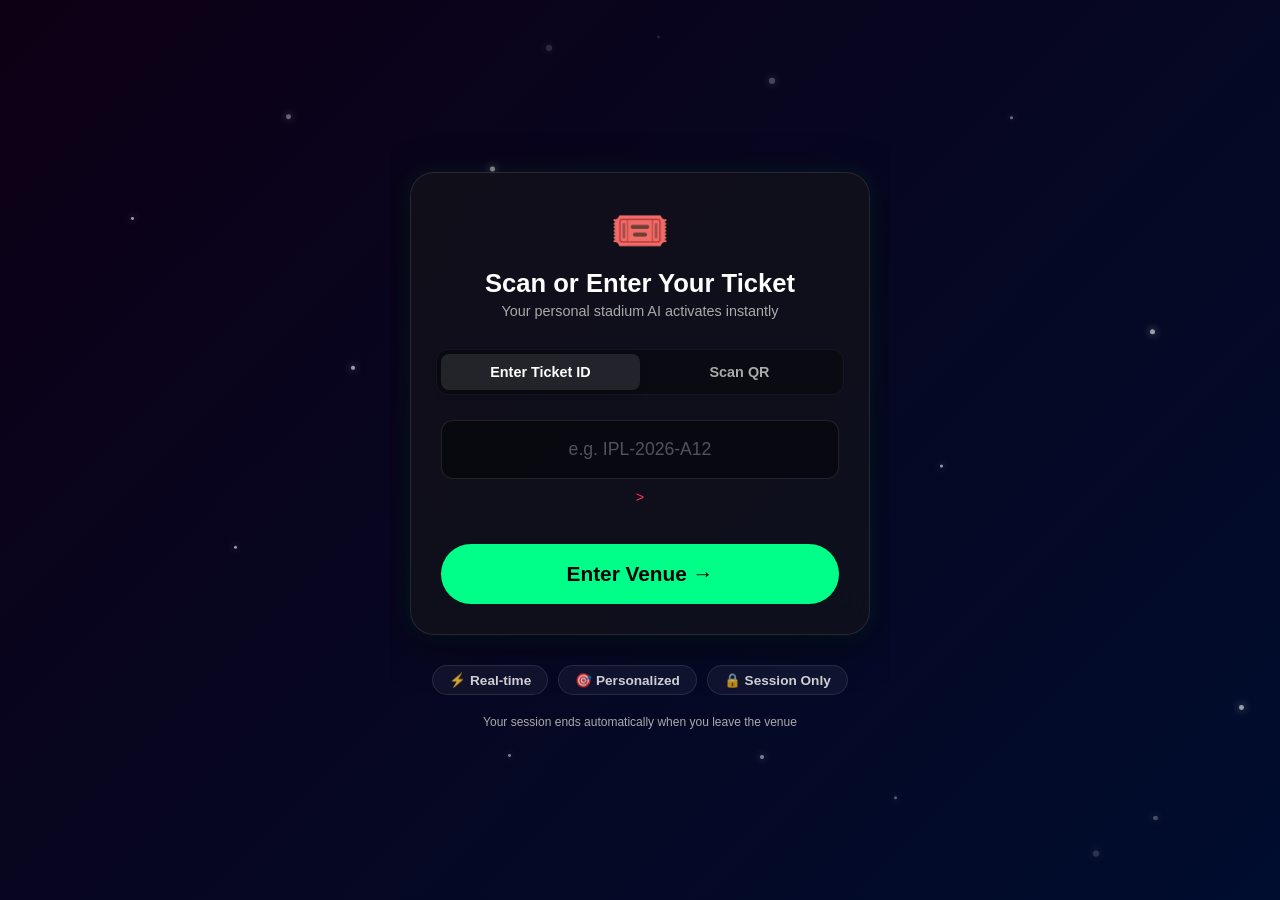
==== commit 86bee455: "FlowMatch v1.3 - Escape tab complete" ====
--- a/index.html
+++ b/index.html
@@ -1319,6 +1319,75 @@
       backdrop-filter: blur(15px);
       box-sizing: border-box;
     }
+
+    /* ESCAPE TAB CSS */
+    #escape-tab-content {
+      position: fixed;
+      top: 56px;
+      left: 0;
+      right: 0;
+      bottom: 64px;
+      overflow-y: auto;
+      padding: 16px;
+      box-sizing: border-box;
+      margin: 0;
+      width: 100%;
+      height: auto;
+      display: none;
+      flex-direction: column;
+      z-index: 50;
+    }
+    .esc-transport-grid {
+      display: flex;
+      width: 100%;
+      gap: 12px;
+      margin: 16px 0;
+    }
+    .esc-card {
+      flex: 1;
+      padding: 16px 8px;
+      border-radius: 12px;
+      border: 2px solid #ffffff15;
+      text-align: center;
+      cursor: pointer;
+      background: #12121a;
+      transition: all 0.3s ease;
+    }
+    .esc-card.active {
+      border-color: #00ff88;
+      background: rgba(0, 255, 136, 0.1);
+    }
+    .esc-card div:first-child { font-size: 28px; margin-bottom: 8px; }
+    .esc-card div:last-child { font-size: 12px; font-weight: bold; color: white; }
+
+    .esc-recommendation {
+      background: var(--glass-bg);
+      border: 1px solid var(--glass-border);
+      border-radius: 16px;
+      padding: 20px;
+      backdrop-filter: blur(15px);
+      box-sizing: border-box;
+      width: 100%;
+      margin-bottom: 20px;
+    }
+    .esc-rec-title { color: #00ff88; font-weight: bold; font-size: 22px; margin-bottom: 15px; }
+    .esc-rec-details { list-style: none; padding: 0; margin: 0; color: #ddd; font-size: 14px; line-height: 1.8; }
+    
+    .esc-timeline { width: 100%; margin-top: 20px; position: relative; }
+    .esc-timeline-labels { display: flex; justify-content: space-between; color: white; font-size: 12px; font-weight: bold; margin-bottom: 8px; }
+    .esc-bar-track { height: 4px; background: #ffffff20; border-radius: 2px; position: relative; width: 100%; }
+    .esc-bar-fill { height: 100%; background: #00ff88; border-radius: 2px; width: 60%; position: absolute; left: 0; top: 0; }
+    .esc-dot-now { width: 12px; height: 12px; background: #00ff88; border-radius: 50%; position: absolute; top: -4px; left: 60%; transform: translateX(-50%); }
+    .esc-dot-leave { width: 12px; height: 12px; background: #ff3355; border-radius: 50%; position: absolute; top: -4px; transform: translateX(-50%); transition: left 0.3s ease; }
+    .esc-dot-label { position: absolute; top: 12px; transform: translateX(-50%); font-size: 10px; white-space: nowrap; }
+    .esc-label-now { color: #00ff88; left: 60%; }
+    .esc-label-leave { color: #ff3355; transition: left 0.3s ease; }
+
+    body[data-theme="light"] .esc-card:not(.active) { background: rgba(255, 255, 255, 0.6) !important; border-color: #00000015 !important; }
+    body[data-theme="light"] .esc-card div:last-child { color: black !important; }
+    body[data-theme="light"] .esc-recommendation { background: rgba(255, 255, 255, 0.8) !important; border-color: #00000015 !important; }
+    body[data-theme="light"] .esc-rec-details { color: #333 !important; }
+    body[data-theme="light"] .esc-timeline-labels { color: black !important; }
   </style>
 </head>
 
@@ -1481,6 +1550,53 @@
       </div>
     </div>
 
+    <!-- Escape Tab Content -->
+    <div id="escape-tab-content">
+      <div style="margin-top: 10px;">
+        <div style="font-weight: bold; color: white; font-size: 20px;">🚗 Plan Your Exit</div>
+        <div style="color: gray; font-size: 13px; margin-top: 4px;">Beat the post-match rush</div>
+      </div>
+
+      <div class="esc-transport-grid">
+        <div class="esc-card active" onclick="selectTransport('Metro')" id="esc-card-Metro">
+          <div>🚇</div>
+          <div>Metro</div>
+        </div>
+        <div class="esc-card" onclick="selectTransport('Cab')" id="esc-card-Cab">
+          <div>🚕</div>
+          <div>Cab</div>
+        </div>
+        <div class="esc-card" onclick="selectTransport('Own Car')" id="esc-card-Own Car">
+          <div>🚗</div>
+          <div>Own Car</div>
+        </div>
+      </div>
+
+      <div class="esc-recommendation">
+        <div class="esc-rec-title" id="esc-rec-title">Leave at Over 19.2</div>
+        <ul class="esc-rec-details" id="esc-rec-details">
+          <li>✅ Metro platform will be empty</li>
+          <li>✅ Walk time to station: 8 mins</li>
+          <li>⚠️ If you leave at end: 35 min wait</li>
+          <li>Current crowd at exit: <span id="esc-live-exit" style="color: #00ff88; font-weight: bold;">CLEAR</span></li>
+        </ul>
+
+        <div class="esc-timeline">
+          <div class="esc-timeline-labels">
+            <span>NOW</span>
+            <span>MATCH END</span>
+          </div>
+          <div class="esc-bar-track">
+            <div class="esc-bar-fill"></div>
+            <div class="esc-dot-now"></div>
+            <div class="esc-label-now esc-dot-label">You are here</div>
+            <div class="esc-dot-leave" id="esc-dot-leave" style="left: 85%;"></div>
+            <div class="esc-label-leave esc-dot-label" id="esc-label-leave" style="left: 85%;">Best exit</div>
+          </div>
+        </div>
+      </div>
+    </div>
+
     <!-- Exit Screen -->
     <div id="exit-screen" class="screen">
       <div style="font-size: 4rem; margin-bottom: 20px;">✅</div>
@@ -1869,6 +1985,9 @@
       });
       if (typeof updateZonesTabMap === 'function') {
         updateZonesTabMap();
+      }
+      if (typeof selectTransport === 'function' && document.getElementById('escape-tab-content') && document.getElementById('escape-tab-content').style.display === 'flex') {
+        selectTransport(currentSelectedTransport);
       }
     }
 
@@ -2146,18 +2265,76 @@
       const label = clickedBtn.querySelector('.fm-tab-label').innerText.trim();
       const db = document.getElementById('dashboard-screen');
       const zc = document.getElementById('zones-tab-content');
-      if (db && zc) {
+      const esc = document.getElementById('escape-tab-content');
+      if (db && zc && esc) {
         if (label === 'Home') {
           db.style.display = 'flex';
           zc.style.display = 'none';
+          esc.style.display = 'none';
         } else if (label === 'Zones') {
           db.style.display = 'none';
           zc.style.display = 'flex';
+          esc.style.display = 'none';
           updateZonesTabMap();
+        } else if (label === 'Escape') {
+          db.style.display = 'none';
+          zc.style.display = 'none';
+          esc.style.display = 'flex';
+          selectTransport(currentSelectedTransport);
         } else {
           db.style.display = 'none';
           zc.style.display = 'none';
+          esc.style.display = 'none';
         }
+      }
+    }
+
+    let currentSelectedTransport = 'Metro';
+
+    function selectTransport(vehicle) {
+      currentSelectedTransport = vehicle;
+      document.querySelectorAll('.esc-card').forEach(c => c.classList.remove('active'));
+      let el = document.getElementById('esc-card-' + vehicle);
+      if (el) el.classList.add('active');
+
+      const titleEl = document.getElementById('esc-rec-title');
+      const detailsEl = document.getElementById('esc-rec-details');
+      const dotL = document.getElementById('esc-dot-leave');
+      const labL = document.getElementById('esc-label-leave');
+      
+      const liveState = currentVenueZonesData['Exit Gate'] || 'CLEAR';
+
+      if (vehicle === 'Metro') {
+        titleEl.innerText = 'Leave at Over 19.2';
+        titleEl.style.color = '#00ff88';
+        detailsEl.innerHTML = `
+          <li>✅ Metro platform will be empty</li>
+          <li>✅ Walk time to station: 8 mins</li>
+          <li>⚠️ If you leave at end: 35 min wait</li>
+          <li>Current crowd at exit: <span style="color: ${liveState==='BUSY'?'#ff3355':liveState==='MODERATE'?'#ffcc00':'#00ff88'}; font-weight: bold;">${liveState}</span></li>
+        `;
+        if(dotL) dotL.style.left = '85%';
+        if(labL) labL.style.left = '85%';
+      } else if (vehicle === 'Cab') {
+        titleEl.innerText = 'Leave at Over 19.4';
+        titleEl.style.color = '#00ff88';
+        detailsEl.innerHTML = `
+          <li>✅ Cabs available outside Gate A</li>
+          <li>✅ Current cab wait: 3 mins</li>
+          <li>⚠️ If you leave at end: 22 min wait</li>
+        `;
+        if(dotL) dotL.style.left = '90%';
+        if(labL) labL.style.left = '90%';
+      } else if (vehicle === 'Own Car') {
+        titleEl.innerText = 'Stay Till End';
+        titleEl.style.color = '#00ff88';
+        detailsEl.innerHTML = `
+          <li>✅ Parking Zone C clears in 20 mins</li>
+          <li>✅ Avoid exit before 10 mins post match</li>
+          <li>⚠️ Current parking crowd: MODERATE</li>
+        `;
+        if(dotL) dotL.style.left = '100%';
+        if(labL) labL.style.left = '100%';
       }
     }
 
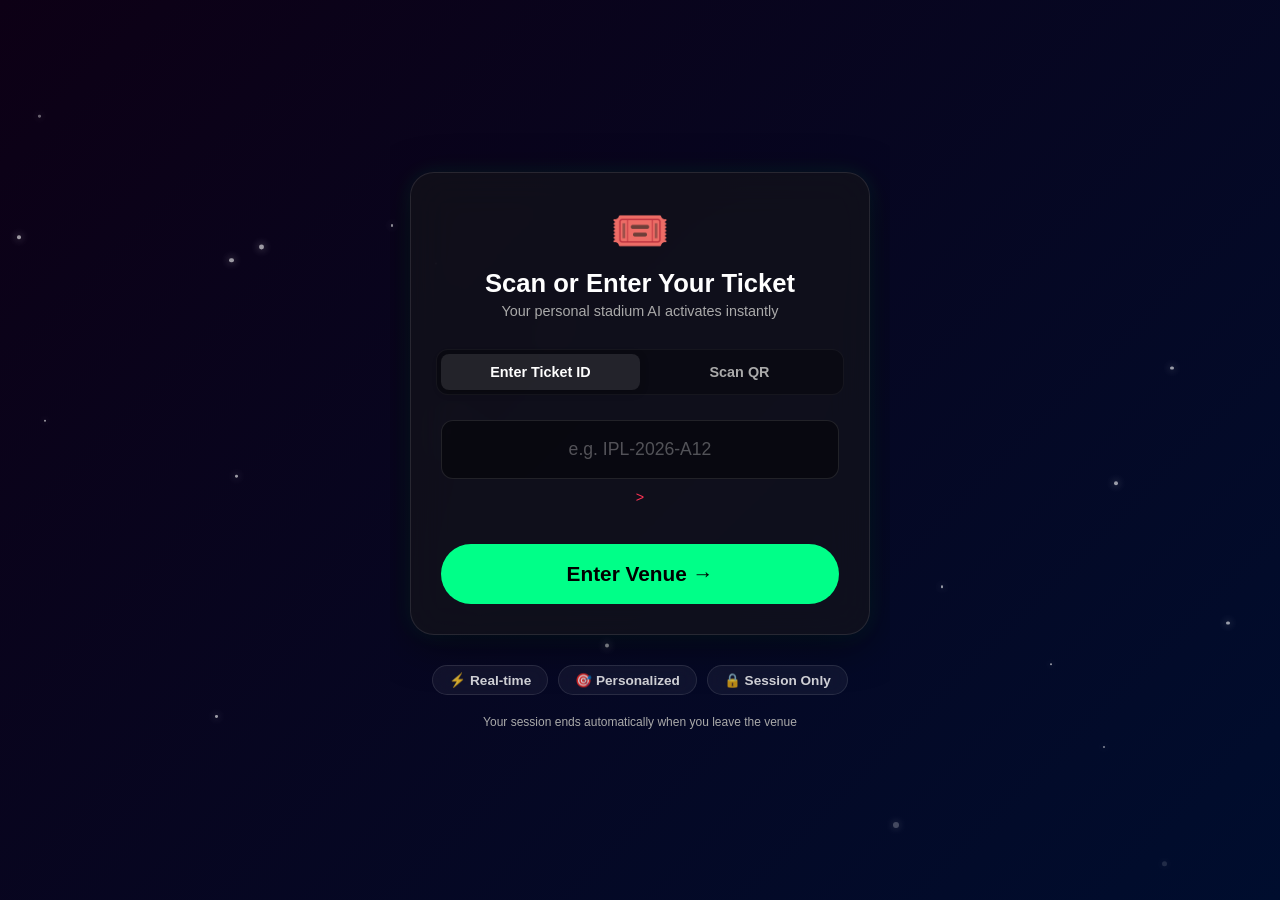
==== commit e5a85d1a: "FlowMatch v1.4 - Sync tab complete" ====
--- a/index.html
+++ b/index.html
@@ -1388,6 +1388,78 @@
     body[data-theme="light"] .esc-recommendation { background: rgba(255, 255, 255, 0.8) !important; border-color: #00000015 !important; }
     body[data-theme="light"] .esc-rec-details { color: #333 !important; }
     body[data-theme="light"] .esc-timeline-labels { color: black !important; }
+
+    /* SYNC TAB CSS */
+    #sync-tab-content {
+      position: fixed;
+      top: 56px;
+      left: 0;
+      right: 0;
+      bottom: 64px;
+      overflow-y: auto;
+      padding: 16px;
+      box-sizing: border-box;
+      margin: 0;
+      width: 100%;
+      height: auto;
+      display: none;
+      flex-direction: column;
+      z-index: 50;
+    }
+    .sync-input-group { margin-bottom: 20px; }
+    .sync-label { display: block; font-size: 12px; margin-bottom: 8px; font-weight: bold; }
+    .sync-label.green { color: #00ff88; }
+    .sync-label.white { color: white; }
+    .sync-input { width: 100%; box-sizing: border-box; }
+    .sync-input[readonly] { background: rgba(255, 255, 255, 0.05); color: gray; cursor: not-allowed; }
+    
+    .sync-btn {
+      width: 100%;
+      background: #00ff88;
+      color: #000;
+      height: 48px;
+      border-radius: 12px;
+      font-weight: bold;
+      font-size: 16px;
+      border: none;
+      cursor: pointer;
+      margin-bottom: 20px;
+      transition: all 0.3s ease;
+    }
+    
+    .sync-result-card {
+      background: var(--glass-bg);
+      border: 1px solid var(--glass-border);
+      border-radius: 16px;
+      padding: 20px;
+      backdrop-filter: blur(15px);
+      box-sizing: border-box;
+      width: 100%;
+      display: none;
+      margin-bottom: 20px;
+    }
+    .sync-res-label { font-size: 12px; color: gray; margin-bottom: 4px; display: flex; align-items: center; gap: 4px; }
+    .sync-res-loc { font-size: 20px; color: white; font-weight: bold; margin-bottom: 16px; }
+    .sync-badges { display: flex; gap: 12px; margin-bottom: 20px; }
+    .sync-badge { flex: 1; border-radius: 8px; padding: 10px; background: rgba(255, 255, 255, 0.05); text-align: center; border: 1px solid rgba(255, 255, 255, 0.1); }
+    .sync-badge div:first-child { font-size: 11px; color: gray; margin-bottom: 4px; text-transform: uppercase; }
+    .sync-badge.you div:last-child { color: #00ff88; font-weight: bold; font-size: 16px; }
+    .sync-badge.friend div:last-child { color: #0088ff; font-weight: bold; font-size: 16px; }
+    
+    .sync-window-sect { margin-top: 10px; border-top: 1px solid rgba(255,255,255,0.1); padding-top: 15px; }
+    .sync-window-title { font-size: 12px; color: gray; margin-bottom: 12px; text-transform: uppercase; font-weight: bold; }
+    .sync-banner { padding: 12px; border-radius: 8px; font-weight: bold; font-size: 14px; text-align: center; margin-bottom: 10px; }
+    .sync-banner.green { background: rgba(0, 255, 136, 0.2); color: #00ff88; border: 1px solid #00ff88; }
+    .sync-banner.red { background: rgba(255, 51, 85, 0.2); color: #ff3355; border: 1px solid #ff3355; }
+    .sync-banner.yellow { background: rgba(255, 204, 0, 0.2); color: #ffcc00; border: 1px solid #ffcc00; }
+    .sync-pulse { font-size: 12px; text-align: center; color: #ff3355; animation: pulseBusy 2s infinite; font-weight: bold; }
+
+    body[data-theme="light"] .sync-label.white { color: black !important; }
+    body[data-theme="light"] .sync-input[readonly] { background: rgba(0, 0, 0, 0.05) !important; color: #555 !important; }
+    body[data-theme="light"] .sync-result-card { background: rgba(255, 255, 255, 0.8) !important; border-color: #00000015 !important; }
+    body[data-theme="light"] .sync-res-loc { color: black !important; }
+    body[data-theme="light"] .sync-badge { background: rgba(0, 0, 0, 0.05) !important; border-color: #00000015 !important; }
+    body[data-theme="light"] .sync-pulse { color: #cc0000 !important; }
   </style>
 </head>
 
@@ -1597,6 +1669,48 @@
       </div>
     </div>
 
+    <!-- Sync Tab Content -->
+    <div id="sync-tab-content">
+      <div style="margin-top: 10px; margin-bottom: 24px;">
+        <div style="font-weight: bold; color: white; font-size: 20px;">👥 Find Your Squad</div>
+        <div style="color: gray; font-size: 13px; margin-top: 4px;">Meet friends without the chaos</div>
+      </div>
+
+      <div class="sync-input-group">
+        <label class="sync-label green">Your Ticket ID</label>
+        <input type="text" class="sync-input" id="sync-my-ticket" readonly value="" />
+      </div>
+
+      <div class="sync-input-group">
+        <label class="sync-label white">Friend's Ticket ID</label>
+        <input type="text" class="sync-input" id="sync-friend-ticket" placeholder="e.g. IPL-2026-D22" />
+        <div id="sync-error" style="color: var(--deep-red); font-size: 0.9rem; text-align: center; margin-top: 5px; min-height: 20px;"></div>
+      </div>
+
+      <button class="sync-btn" onclick="findMeetingPoint()">Find Meeting Point &rarr;</button>
+
+      <div class="sync-result-card" id="sync-result-card">
+        <div class="sync-res-label">📍 Best Meeting Point</div>
+        <div class="sync-res-loc" id="sync-res-loc">Your Nearest Food Court</div>
+        
+        <div class="sync-badges">
+          <div class="sync-badge you">
+            <div>You</div>
+            <div id="sync-walk-you">2 mins</div>
+          </div>
+          <div class="sync-badge friend">
+            <div>Friend</div>
+            <div id="sync-walk-friend">2 mins</div>
+          </div>
+        </div>
+
+        <div class="sync-window-sect">
+          <div class="sync-window-title">Perfect Window</div>
+          <div id="sync-banner-cont"></div>
+        </div>
+      </div>
+    </div>
+
     <!-- Exit Screen -->
     <div id="exit-screen" class="screen">
       <div style="font-size: 4rem; margin-bottom: 20px;">✅</div>
@@ -2049,6 +2163,7 @@
         lastRecommendationState = newRecommendationState;
         trackRecommendation(newRecommendationState, currentSportName);
         renderDashboardUI(newRecommendationState, recommendationTitleString, recommendationReasonString);
+        if (typeof updateSyncRecommendation === 'function') updateSyncRecommendation();
       }
     }
 
@@ -2266,26 +2381,113 @@
       const db = document.getElementById('dashboard-screen');
       const zc = document.getElementById('zones-tab-content');
       const esc = document.getElementById('escape-tab-content');
-      if (db && zc && esc) {
+      const syn = document.getElementById('sync-tab-content');
+      if (db && zc && esc && syn) {
         if (label === 'Home') {
           db.style.display = 'flex';
           zc.style.display = 'none';
           esc.style.display = 'none';
+          syn.style.display = 'none';
         } else if (label === 'Zones') {
           db.style.display = 'none';
           zc.style.display = 'flex';
           esc.style.display = 'none';
+          syn.style.display = 'none';
           updateZonesTabMap();
         } else if (label === 'Escape') {
           db.style.display = 'none';
           zc.style.display = 'none';
           esc.style.display = 'flex';
+          syn.style.display = 'none';
           selectTransport(currentSelectedTransport);
+        } else if (label === 'Sync') {
+          db.style.display = 'none';
+          zc.style.display = 'none';
+          esc.style.display = 'none';
+          syn.style.display = 'flex';
+          const myT = document.getElementById('sync-my-ticket');
+          if(myT && !myT.value) {
+            myT.value = safeStorageGet('ticketId') || 'IPL-2026-A12';
+          }
         } else {
           db.style.display = 'none';
           zc.style.display = 'none';
           esc.style.display = 'none';
+          syn.style.display = 'none';
         }
+      }
+    }
+
+    function findMeetingPoint() {
+      const myT = document.getElementById('sync-my-ticket').value.trim();
+      const frT = document.getElementById('sync-friend-ticket').value.trim();
+      const err = document.getElementById('sync-error');
+      
+      err.innerText = '';
+      if(!frT) {
+        err.innerText = "Please enter your friend's ticket ID";
+        return;
+      }
+      
+      const regex = /^IPL-2026-([A-Z])\d+$/i;
+      const matchMe = myT.match(regex);
+      const matchFr = frT.match(regex);
+      
+      if(!matchFr) {
+        err.innerText = "Format should be: IPL-2026-D22";
+        return;
+      }
+      
+      const mySec = matchMe ? matchMe[1].toUpperCase() : 'A';
+      const frSec = matchFr[1].toUpperCase();
+
+      const secDiff = Math.abs(mySec.charCodeAt(0) - frSec.charCodeAt(0));
+
+      let loc = '';
+      let walkYou = '';
+      let walkFr = '';
+
+      if (secDiff === 0) {
+        loc = "Your Nearest Food Court";
+        walkYou = "2 mins";
+        walkFr = "2 mins";
+      } else if (secDiff === 1) {
+        loc = "Concourse Central Area";
+        walkYou = "3 mins";
+        walkFr = "3 mins";
+      } else {
+        loc = "Gate C Main Entrance Area";
+        walkYou = "4 mins";
+        walkFr = "4 mins";
+      }
+
+      document.getElementById('sync-res-loc').innerText = loc;
+      document.getElementById('sync-walk-you').innerText = walkYou;
+      document.getElementById('sync-walk-friend').innerText = walkFr;
+
+      updateSyncRecommendation();
+      document.getElementById('sync-result-card').style.display = 'block';
+    }
+
+    function updateSyncRecommendation() {
+      const bannerCont = document.getElementById('sync-banner-cont');
+      if(!bannerCont) return;
+
+      const card = document.getElementById('sync-result-card');
+      if(card.style.display !== 'block') return;
+
+      if(lastRecommendationState === 'GREEN') {
+        bannerCont.innerHTML = `<div class="sync-banner green">Go now! Match is in low phase</div>`;
+      } else if(lastRecommendationState === 'YELLOW') {
+        bannerCont.innerHTML = `<div class="sync-banner yellow">Move fast, window closing</div>`;
+      } else {
+        bannerCont.innerHTML = `
+          <div class="sync-banner red">Wait for next LOW window</div>
+          <div class="sync-pulse">Next window in approx 8 mins</div>
+          <div class="sync-banner yellow" style="margin-top: 15px; text-align: left;">
+            ⚠️ Stay seated.<br><span style="font-weight: normal; font-size: 13px; color: white;">Coordinate during next break.</span>
+          </div>
+        `;
       }
     }
 
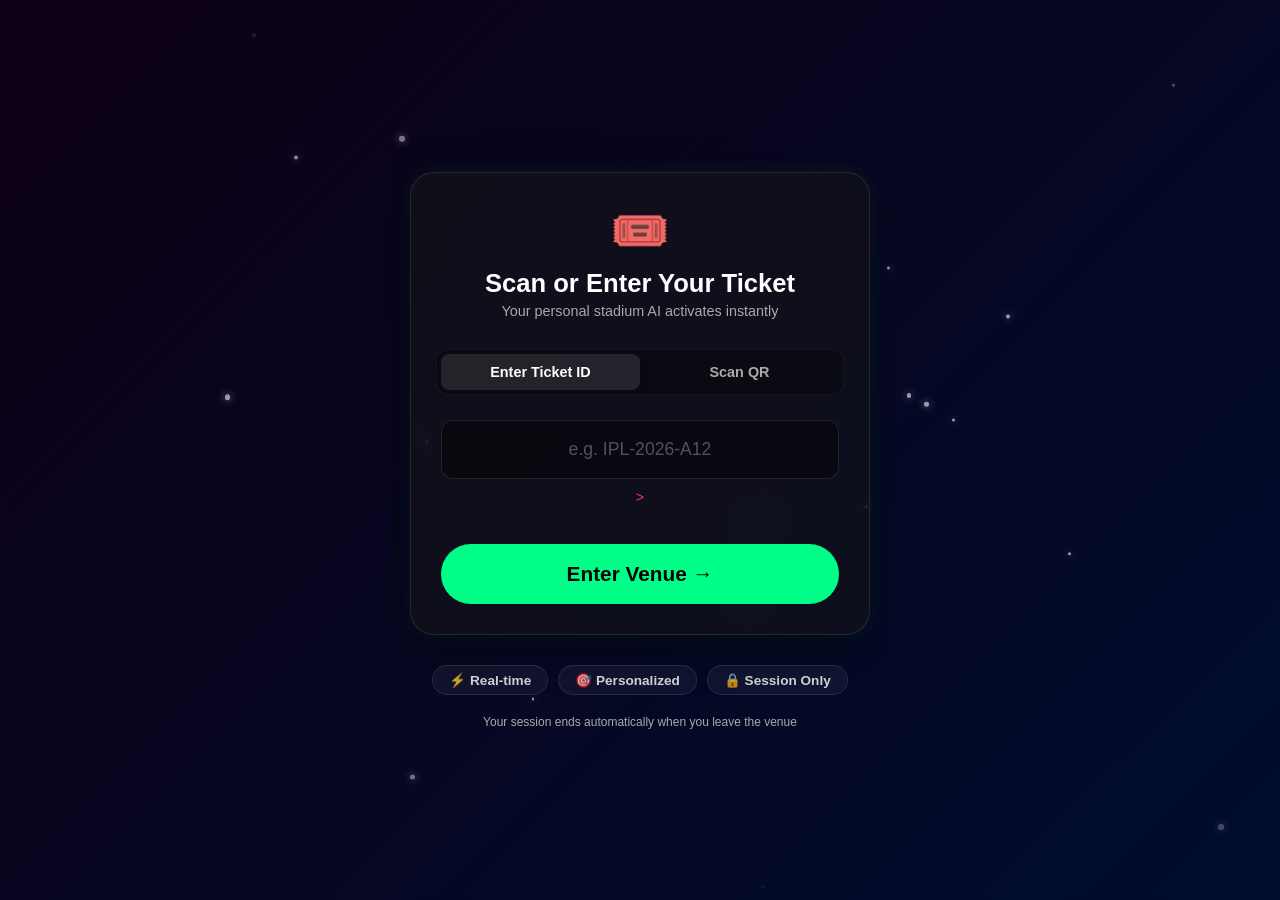
==== commit 470741ef: "final update of the website part 1" ====
--- a/index.html
+++ b/index.html
@@ -20,8 +20,10 @@
 <html lang="en">
 
 <head>
-  <meta http-equiv="Content-Security-Policy"
-    content="default-src 'self'; style-src 'self' 'unsafe-inline' https://fonts.googleapis.com https://fonts.gstatic.com; font-src https://fonts.gstatic.com; script-src 'self' 'unsafe-inline';">
+  <meta http-equiv="Content-Security-Policy" content="default-src 'self'; 
+  style-src 'self' 'unsafe-inline' https://fonts.googleapis.com https://fonts.gstatic.com; 
+  font-src https://fonts.gstatic.com; 
+  script-src 'self' 'unsafe-inline' https://www.googletagmanager.com https://www.google-analytics.com;">
   <meta http-equiv="X-Content-Type-Options" content="nosniff">
   <meta name="referrer" content="no-referrer">
   <meta charset="UTF-8">
@@ -209,6 +211,7 @@
       overflow: hidden;
       display: none;
     }
+
     #login-screen.active {
       display: flex;
     }
@@ -500,41 +503,7 @@
     }
 
     /* Sport Tabs */
-    .tabs-container {
-      display: flex;
-      justify-content: space-between;
-      background: #111;
-      padding: 2px;
-      border-radius: 12px;
-      width: 100%;
-      box-sizing: border-box;
-      position: relative;
-      overflow: hidden;
-      border: 1px solid #222;
-      box-shadow: inset 0 2px 10px rgba(0, 0, 0, 0.8);
-      margin-bottom: 0;
-      height: 32px;
-      flex-shrink: 0;
-    }
-
-    .tab {
-      background: transparent;
-      border: none;
-      color: #666;
-      padding: 6px 12px;
-      cursor: pointer;
-      font-weight: 800;
-      transition: all 0.3s ease;
-      font-family: inherit;
-      font-size: 11px;
-      flex: 1;
-      text-transform: uppercase;
-      letter-spacing: 1px;
-      border-radius: 8px;
-      display: flex;
-      align-items: center;
-      justify-content: center;
-    }
+
 
     .tab:hover {
       color: #aaa;
@@ -590,7 +559,8 @@
       flex-direction: column;
     }
 
-    .intensity-panel, .zones-panel {
+    .intensity-panel,
+    .zones-panel {
       width: 50%;
       height: 100%;
     }
@@ -673,9 +643,20 @@
       animation: eqBounce ease-in-out infinite alternate;
     }
 
-    .eq-bar:nth-child(1) { height: 100%; animation-delay: 0s; }
-    .eq-bar:nth-child(2) { height: 60%; animation-delay: 0.15s; }
-    .eq-bar:nth-child(3) { height: 80%; animation-delay: 0.3s; }
+    .eq-bar:nth-child(1) {
+      height: 100%;
+      animation-delay: 0s;
+    }
+
+    .eq-bar:nth-child(2) {
+      height: 60%;
+      animation-delay: 0.15s;
+    }
+
+    .eq-bar:nth-child(3) {
+      height: 80%;
+      animation-delay: 0.3s;
+    }
 
     .intensity-card.HIGH .eq-bar {
       background: var(--deep-red);
@@ -756,9 +737,17 @@
       border-radius: 50%;
     }
 
-    .zone-status-text.CLEAR { background: var(--neon-green); }
-    .zone-status-text.MODERATE { background: var(--yellow); }
-    .zone-status-text.BUSY { background: var(--deep-red); }
+    .zone-status-text.CLEAR {
+      background: var(--neon-green);
+    }
+
+    .zone-status-text.MODERATE {
+      background: var(--yellow);
+    }
+
+    .zone-status-text.BUSY {
+      background: var(--deep-red);
+    }
 
     .zone-bar-bg {
       display: none;
@@ -845,9 +834,17 @@
       letter-spacing: -1px;
     }
 
-    .recommendation-box.GREEN .rec-title { color: var(--neon-green); }
-    .recommendation-box.RED .rec-title { color: var(--deep-red); }
-    .recommendation-box.YELLOW .rec-title { color: var(--yellow); }
+    .recommendation-box.GREEN .rec-title {
+      color: var(--neon-green);
+    }
+
+    .recommendation-box.RED .rec-title {
+      color: var(--deep-red);
+    }
+
+    .recommendation-box.YELLOW .rec-title {
+      color: var(--yellow);
+    }
 
     .rec-reason {
       font-size: 13px;
@@ -985,7 +982,7 @@
     ::-webkit-scrollbar {
       display: none;
     }
-    
+
     html,
     body {
       overflow: hidden !important;
@@ -1030,6 +1027,7 @@
       justify-content: center;
       text-align: center;
     }
+
     #exit-screen.active {
       display: flex;
     }
@@ -1246,9 +1244,11 @@
     body[data-theme="light"] .zs-btn {
       border-color: #00000015 !important;
     }
+
     body[data-theme="light"] .zs-detail-card {
       background: rgba(255, 255, 255, 0.8) !important;
     }
+
     body[data-theme="light"] .zs-title-section div,
     body[data-theme="light"] .zs-detail-name,
     body[data-theme="light"] .zs-detail-text {
@@ -1301,14 +1301,31 @@
     }
 
     @keyframes pulseBusy {
-      0% { box-shadow: 0 0 0 0 rgba(255, 51, 85, 0.7); }
-      70% { box-shadow: 0 0 0 10px rgba(255, 51, 85, 0); }
-      100% { box-shadow: 0 0 0 0 rgba(255, 51, 85, 0); }
-    }
-
-    .zs-btn.BUSY { background: #ff3355; animation: pulseBusy 2s infinite; }
-    .zs-btn.MODERATE { background: #ffcc00; }
-    .zs-btn.CLEAR { background: #00ff88; }
+      0% {
+        box-shadow: 0 0 0 0 rgba(255, 51, 85, 0.7);
+      }
+
+      70% {
+        box-shadow: 0 0 0 10px rgba(255, 51, 85, 0);
+      }
+
+      100% {
+        box-shadow: 0 0 0 0 rgba(255, 51, 85, 0);
+      }
+    }
+
+    .zs-btn.BUSY {
+      background: #ff3355;
+      animation: pulseBusy 2s infinite;
+    }
+
+    .zs-btn.MODERATE {
+      background: #ffcc00;
+    }
+
+    .zs-btn.CLEAR {
+      background: #00ff88;
+    }
 
     .zs-detail-card {
       background: var(--glass-bg);
@@ -1337,12 +1354,14 @@
       flex-direction: column;
       z-index: 50;
     }
+
     .esc-transport-grid {
       display: flex;
       width: 100%;
       gap: 12px;
       margin: 16px 0;
     }
+
     .esc-card {
       flex: 1;
       padding: 16px 8px;
@@ -1353,12 +1372,22 @@
       background: #12121a;
       transition: all 0.3s ease;
     }
+
     .esc-card.active {
       border-color: #00ff88;
       background: rgba(0, 255, 136, 0.1);
     }
-    .esc-card div:first-child { font-size: 28px; margin-bottom: 8px; }
-    .esc-card div:last-child { font-size: 12px; font-weight: bold; color: white; }
+
+    .esc-card div:first-child {
+      font-size: 28px;
+      margin-bottom: 8px;
+    }
+
+    .esc-card div:last-child {
+      font-size: 12px;
+      font-weight: bold;
+      color: white;
+    }
 
     .esc-recommendation {
       background: var(--glass-bg);
@@ -1370,24 +1399,117 @@
       width: 100%;
       margin-bottom: 20px;
     }
-    .esc-rec-title { color: #00ff88; font-weight: bold; font-size: 22px; margin-bottom: 15px; }
-    .esc-rec-details { list-style: none; padding: 0; margin: 0; color: #ddd; font-size: 14px; line-height: 1.8; }
-    
-    .esc-timeline { width: 100%; margin-top: 20px; position: relative; }
-    .esc-timeline-labels { display: flex; justify-content: space-between; color: white; font-size: 12px; font-weight: bold; margin-bottom: 8px; }
-    .esc-bar-track { height: 4px; background: #ffffff20; border-radius: 2px; position: relative; width: 100%; }
-    .esc-bar-fill { height: 100%; background: #00ff88; border-radius: 2px; width: 60%; position: absolute; left: 0; top: 0; }
-    .esc-dot-now { width: 12px; height: 12px; background: #00ff88; border-radius: 50%; position: absolute; top: -4px; left: 60%; transform: translateX(-50%); }
-    .esc-dot-leave { width: 12px; height: 12px; background: #ff3355; border-radius: 50%; position: absolute; top: -4px; transform: translateX(-50%); transition: left 0.3s ease; }
-    .esc-dot-label { position: absolute; top: 12px; transform: translateX(-50%); font-size: 10px; white-space: nowrap; }
-    .esc-label-now { color: #00ff88; left: 60%; }
-    .esc-label-leave { color: #ff3355; transition: left 0.3s ease; }
-
-    body[data-theme="light"] .esc-card:not(.active) { background: rgba(255, 255, 255, 0.6) !important; border-color: #00000015 !important; }
-    body[data-theme="light"] .esc-card div:last-child { color: black !important; }
-    body[data-theme="light"] .esc-recommendation { background: rgba(255, 255, 255, 0.8) !important; border-color: #00000015 !important; }
-    body[data-theme="light"] .esc-rec-details { color: #333 !important; }
-    body[data-theme="light"] .esc-timeline-labels { color: black !important; }
+
+    .esc-rec-title {
+      color: #00ff88;
+      font-weight: bold;
+      font-size: 22px;
+      margin-bottom: 15px;
+    }
+
+    .esc-rec-details {
+      list-style: none;
+      padding: 0;
+      margin: 0;
+      color: #ddd;
+      font-size: 14px;
+      line-height: 1.8;
+    }
+
+    .esc-timeline {
+      width: 100%;
+      margin-top: 20px;
+      position: relative;
+    }
+
+    .esc-timeline-labels {
+      display: flex;
+      justify-content: space-between;
+      color: white;
+      font-size: 12px;
+      font-weight: bold;
+      margin-bottom: 8px;
+    }
+
+    .esc-bar-track {
+      height: 4px;
+      background: #ffffff20;
+      border-radius: 2px;
+      position: relative;
+      width: 100%;
+    }
+
+    .esc-bar-fill {
+      height: 100%;
+      background: #00ff88;
+      border-radius: 2px;
+      width: 60%;
+      position: absolute;
+      left: 0;
+      top: 0;
+    }
+
+    .esc-dot-now {
+      width: 12px;
+      height: 12px;
+      background: #00ff88;
+      border-radius: 50%;
+      position: absolute;
+      top: -4px;
+      left: 60%;
+      transform: translateX(-50%);
+    }
+
+    .esc-dot-leave {
+      width: 12px;
+      height: 12px;
+      background: #ff3355;
+      border-radius: 50%;
+      position: absolute;
+      top: -4px;
+      transform: translateX(-50%);
+      transition: left 0.3s ease;
+    }
+
+    .esc-dot-label {
+      position: absolute;
+      top: 12px;
+      transform: translateX(-50%);
+      font-size: 10px;
+      white-space: nowrap;
+    }
+
+    .esc-label-now {
+      color: #00ff88;
+      left: 60%;
+    }
+
+    .esc-label-leave {
+      color: #ff3355;
+      transition: left 0.3s ease;
+    }
+
+    body[data-theme="light"] .esc-card:not(.active) {
+      background: rgba(255, 255, 255, 0.6) !important;
+      border-color: #00000015 !important;
+    }
+
+    body[data-theme="light"] .esc-card div:last-child {
+      color: black !important;
+    }
+
+    body[data-theme="light"] .esc-recommendation {
+      background: rgba(255, 255, 255, 0.8) !important;
+      border-color: #00000015 !important;
+    }
+
+    body[data-theme="light"] .esc-rec-details {
+      color: #333 !important;
+    }
+
+    body[data-theme="light"] .esc-timeline-labels {
+      color: black !important;
+    }
 
     /* SYNC TAB CSS */
     #sync-tab-content {
@@ -1406,13 +1528,37 @@
       flex-direction: column;
       z-index: 50;
     }
-    .sync-input-group { margin-bottom: 20px; }
-    .sync-label { display: block; font-size: 12px; margin-bottom: 8px; font-weight: bold; }
-    .sync-label.green { color: #00ff88; }
-    .sync-label.white { color: white; }
-    .sync-input { width: 100%; box-sizing: border-box; }
-    .sync-input[readonly] { background: rgba(255, 255, 255, 0.05); color: gray; cursor: not-allowed; }
-    
+
+    .sync-input-group {
+      margin-bottom: 20px;
+    }
+
+    .sync-label {
+      display: block;
+      font-size: 12px;
+      margin-bottom: 8px;
+      font-weight: bold;
+    }
+
+    .sync-label.green {
+      color: #00ff88;
+    }
+
+    .sync-label.white {
+      color: white;
+    }
+
+    .sync-input {
+      width: 100%;
+      box-sizing: border-box;
+    }
+
+    .sync-input[readonly] {
+      background: rgba(255, 255, 255, 0.05);
+      color: gray;
+      cursor: not-allowed;
+    }
+
     .sync-btn {
       width: 100%;
       background: #00ff88;
@@ -1426,7 +1572,7 @@
       margin-bottom: 20px;
       transition: all 0.3s ease;
     }
-    
+
     .sync-result-card {
       background: var(--glass-bg);
       border: 1px solid var(--glass-border);
@@ -1438,28 +1584,132 @@
       display: none;
       margin-bottom: 20px;
     }
-    .sync-res-label { font-size: 12px; color: gray; margin-bottom: 4px; display: flex; align-items: center; gap: 4px; }
-    .sync-res-loc { font-size: 20px; color: white; font-weight: bold; margin-bottom: 16px; }
-    .sync-badges { display: flex; gap: 12px; margin-bottom: 20px; }
-    .sync-badge { flex: 1; border-radius: 8px; padding: 10px; background: rgba(255, 255, 255, 0.05); text-align: center; border: 1px solid rgba(255, 255, 255, 0.1); }
-    .sync-badge div:first-child { font-size: 11px; color: gray; margin-bottom: 4px; text-transform: uppercase; }
-    .sync-badge.you div:last-child { color: #00ff88; font-weight: bold; font-size: 16px; }
-    .sync-badge.friend div:last-child { color: #0088ff; font-weight: bold; font-size: 16px; }
-    
-    .sync-window-sect { margin-top: 10px; border-top: 1px solid rgba(255,255,255,0.1); padding-top: 15px; }
-    .sync-window-title { font-size: 12px; color: gray; margin-bottom: 12px; text-transform: uppercase; font-weight: bold; }
-    .sync-banner { padding: 12px; border-radius: 8px; font-weight: bold; font-size: 14px; text-align: center; margin-bottom: 10px; }
-    .sync-banner.green { background: rgba(0, 255, 136, 0.2); color: #00ff88; border: 1px solid #00ff88; }
-    .sync-banner.red { background: rgba(255, 51, 85, 0.2); color: #ff3355; border: 1px solid #ff3355; }
-    .sync-banner.yellow { background: rgba(255, 204, 0, 0.2); color: #ffcc00; border: 1px solid #ffcc00; }
-    .sync-pulse { font-size: 12px; text-align: center; color: #ff3355; animation: pulseBusy 2s infinite; font-weight: bold; }
-
-    body[data-theme="light"] .sync-label.white { color: black !important; }
-    body[data-theme="light"] .sync-input[readonly] { background: rgba(0, 0, 0, 0.05) !important; color: #555 !important; }
-    body[data-theme="light"] .sync-result-card { background: rgba(255, 255, 255, 0.8) !important; border-color: #00000015 !important; }
-    body[data-theme="light"] .sync-res-loc { color: black !important; }
-    body[data-theme="light"] .sync-badge { background: rgba(0, 0, 0, 0.05) !important; border-color: #00000015 !important; }
-    body[data-theme="light"] .sync-pulse { color: #cc0000 !important; }
+
+    .sync-res-label {
+      font-size: 12px;
+      color: gray;
+      margin-bottom: 4px;
+      display: flex;
+      align-items: center;
+      gap: 4px;
+    }
+
+    .sync-res-loc {
+      font-size: 20px;
+      color: white;
+      font-weight: bold;
+      margin-bottom: 16px;
+    }
+
+    .sync-badges {
+      display: flex;
+      gap: 12px;
+      margin-bottom: 20px;
+    }
+
+    .sync-badge {
+      flex: 1;
+      border-radius: 8px;
+      padding: 10px;
+      background: rgba(255, 255, 255, 0.05);
+      text-align: center;
+      border: 1px solid rgba(255, 255, 255, 0.1);
+    }
+
+    .sync-badge div:first-child {
+      font-size: 11px;
+      color: gray;
+      margin-bottom: 4px;
+      text-transform: uppercase;
+    }
+
+    .sync-badge.you div:last-child {
+      color: #00ff88;
+      font-weight: bold;
+      font-size: 16px;
+    }
+
+    .sync-badge.friend div:last-child {
+      color: #0088ff;
+      font-weight: bold;
+      font-size: 16px;
+    }
+
+    .sync-window-sect {
+      margin-top: 10px;
+      border-top: 1px solid rgba(255, 255, 255, 0.1);
+      padding-top: 15px;
+    }
+
+    .sync-window-title {
+      font-size: 12px;
+      color: gray;
+      margin-bottom: 12px;
+      text-transform: uppercase;
+      font-weight: bold;
+    }
+
+    .sync-banner {
+      padding: 12px;
+      border-radius: 8px;
+      font-weight: bold;
+      font-size: 14px;
+      text-align: center;
+      margin-bottom: 10px;
+    }
+
+    .sync-banner.green {
+      background: rgba(0, 255, 136, 0.2);
+      color: #00ff88;
+      border: 1px solid #00ff88;
+    }
+
+    .sync-banner.red {
+      background: rgba(255, 51, 85, 0.2);
+      color: #ff3355;
+      border: 1px solid #ff3355;
+    }
+
+    .sync-banner.yellow {
+      background: rgba(255, 204, 0, 0.2);
+      color: #ffcc00;
+      border: 1px solid #ffcc00;
+    }
+
+    .sync-pulse {
+      font-size: 12px;
+      text-align: center;
+      color: #ff3355;
+      animation: pulseBusy 2s infinite;
+      font-weight: bold;
+    }
+
+    body[data-theme="light"] .sync-label.white {
+      color: black !important;
+    }
+
+    body[data-theme="light"] .sync-input[readonly] {
+      background: rgba(0, 0, 0, 0.05) !important;
+      color: #555 !important;
+    }
+
+    body[data-theme="light"] .sync-result-card {
+      background: rgba(255, 255, 255, 0.8) !important;
+      border-color: #00000015 !important;
+    }
+
+    body[data-theme="light"] .sync-res-loc {
+      color: black !important;
+    }
+
+    body[data-theme="light"] .sync-badge {
+      background: rgba(0, 0, 0, 0.05) !important;
+      border-color: #00000015 !important;
+    }
+
+    body[data-theme="light"] .sync-pulse {
+      color: #cc0000 !important;
+    }
   </style>
 </head>
 
@@ -1603,22 +1853,32 @@
       </div>
 
       <div class="zs-map">
-        <button class="zs-btn" id="zs-map-food" style="top:10px; left:50%; transform: translateX(-50%);" onclick="selectZone('Food Court')"><span class="material-icons">restaurant</span></button>
-        <button class="zs-btn" id="zs-map-toilets" style="top:50%; left:5px; transform: translateY(-50%);" onclick="selectZone('Toilets')"><span class="material-icons">wc</span></button>
-        <button class="zs-btn" id="zs-map-entry" style="bottom:10px; left:20%;" onclick="selectZone('Entry Gate')"><span class="material-icons">login</span></button>
-        <button class="zs-btn" id="zs-map-exit" style="bottom:10px; right:20%;" onclick="selectZone('Exit Gate')"><span class="material-icons">logout</span></button>
-        <button class="zs-btn" id="zs-map-concourse" style="top:50%; right:5px; transform: translateY(-50%);" onclick="selectZone('Concourse')"><span class="material-icons">people</span></button>
+        <button class="zs-btn" id="zs-map-food" style="top:10px; left:50%; transform: translateX(-50%);"
+          onclick="selectZone('Food Court')"><span class="material-icons">restaurant</span></button>
+        <button class="zs-btn" id="zs-map-toilets" style="top:50%; left:5px; transform: translateY(-50%);"
+          onclick="selectZone('Toilets')"><span class="material-icons">wc</span></button>
+        <button class="zs-btn" id="zs-map-entry" style="bottom:10px; left:20%;" onclick="selectZone('Entry Gate')"><span
+            class="material-icons">login</span></button>
+        <button class="zs-btn" id="zs-map-exit" style="bottom:10px; right:20%;" onclick="selectZone('Exit Gate')"><span
+            class="material-icons">logout</span></button>
+        <button class="zs-btn" id="zs-map-concourse" style="top:50%; right:5px; transform: translateY(-50%);"
+          onclick="selectZone('Concourse')"><span class="material-icons">people</span></button>
       </div>
-      
+
       <div class="zs-detail-card" id="zs-detail-card">
         <div style="display: flex; align-items: center; justify-content: space-between; margin-bottom: 15px;">
           <div id="zs-d-name" style="font-weight: bold; font-size: 18px; color: white;">Food Court</div>
-          <div id="zs-d-badge" style="font-size: 11px; padding: 4px 8px; border-radius: 12px; font-weight: bold; color: black; background: #00ff88;">CLEAR</div>
+          <div id="zs-d-badge"
+            style="font-size: 11px; padding: 4px 8px; border-radius: 12px; font-weight: bold; color: black; background: #00ff88;">
+            CLEAR</div>
         </div>
         <div id="zs-d-wait" style="font-size: 14px; margin: 8px 0; color: #ddd;">Estimated wait: 0-2 mins</div>
-        <div id="zs-d-best" style="font-size: 14px; margin: 8px 0; color: #ddd;">Best time to visit: When match is LOW</div>
-        <div id="zs-d-walk" style="font-size: 14px; margin: 8px 0; color: #ddd;">Your walk time: 2-4 mins from your gate</div>
-        <div id="zs-d-tip" style="color: gray; font-style: italic; font-size: 13px; margin-top: 12px;">Perfect time to go right now!</div>
+        <div id="zs-d-best" style="font-size: 14px; margin: 8px 0; color: #ddd;">Best time to visit: When match is LOW
+        </div>
+        <div id="zs-d-walk" style="font-size: 14px; margin: 8px 0; color: #ddd;">Your walk time: 2-4 mins from your gate
+        </div>
+        <div id="zs-d-tip" style="color: gray; font-style: italic; font-size: 13px; margin-top: 12px;">Perfect time to
+          go right now!</div>
       </div>
     </div>
 
@@ -1650,7 +1910,8 @@
           <li>✅ Metro platform will be empty</li>
           <li>✅ Walk time to station: 8 mins</li>
           <li>⚠️ If you leave at end: 35 min wait</li>
-          <li>Current crowd at exit: <span id="esc-live-exit" style="color: #00ff88; font-weight: bold;">CLEAR</span></li>
+          <li>Current crowd at exit: <span id="esc-live-exit" style="color: #00ff88; font-weight: bold;">CLEAR</span>
+          </li>
         </ul>
 
         <div class="esc-timeline">
@@ -1684,7 +1945,9 @@
       <div class="sync-input-group">
         <label class="sync-label white">Friend's Ticket ID</label>
         <input type="text" class="sync-input" id="sync-friend-ticket" placeholder="e.g. IPL-2026-D22" />
-        <div id="sync-error" style="color: var(--deep-red); font-size: 0.9rem; text-align: center; margin-top: 5px; min-height: 20px;"></div>
+        <div id="sync-error"
+          style="color: var(--deep-red); font-size: 0.9rem; text-align: center; margin-top: 5px; min-height: 20px;">
+        </div>
       </div>
 
       <button class="sync-btn" onclick="findMeetingPoint()">Find Meeting Point &rarr;</button>
@@ -1692,7 +1955,7 @@
       <div class="sync-result-card" id="sync-result-card">
         <div class="sync-res-label">📍 Best Meeting Point</div>
         <div class="sync-res-loc" id="sync-res-loc">Your Nearest Food Court</div>
-        
+
         <div class="sync-badges">
           <div class="sync-badge you">
             <div>You</div>
@@ -1714,9 +1977,11 @@
     <!-- Exit Screen -->
     <div id="exit-screen" class="screen">
       <div style="font-size: 4rem; margin-bottom: 20px;">✅</div>
-      <h1 style="font-size: 2rem; font-weight: bold; color: #00ff88; margin: 0 0 10px 0;">Thanks for using FlowMatch!</h1>
+      <h1 style="font-size: 2rem; font-weight: bold; color: #00ff88; margin: 0 0 10px 0;">Thanks for using FlowMatch!
+      </h1>
       <p id="exitSeatText" style="color: white; font-size: 1.2rem; margin: 5px 0;">Session ended for Seat A12</p>
-      <p style="color: gray; margin-top: 20px;">See you at the next match! <span role="img" aria-label="cricket bat and ball" title="cricket bat and ball">🏏</span></p>
+      <p style="color: gray; margin-top: 20px;">See you at the next match! <span role="img"
+          aria-label="cricket bat and ball" title="cricket bat and ball">🏏</span></p>
     </div>
   </div>
 
@@ -1984,16 +2249,19 @@
     function validateTicketId() {
       const ticketInput = document.getElementById('ticketInput');
       if (!ticketInput) return false;
-      const ticketIdValue = sanitizeInput(ticketInput.value.trim());
+      const ticketIdValue = sanitizeInput(ticketInput.value.trim().toUpperCase());
 
       const errorElement = document.getElementById('ticketError');
       if (!ticketIdValue) {
         if (errorElement) errorElement.innerText = "Please enter your ticket ID";
         return false;
       }
-      const ticketFormatRegex = /^IPL-2026-[A-Z]\d+$/i;
+
+      // UPDATED REGEX: Allows IPL, CON, or F1 prefixes
+      const ticketFormatRegex = /^(IPL|CON|F1)-2026-[A-Z0-9]+$/i;
+
       if (!ticketFormatRegex.test(ticketIdValue)) {
-        if (errorElement) errorElement.innerText = "Format should be: IPL-2026-A12";
+        if (errorElement) errorElement.innerText = "Format: IPL-2026-A12 or CON-2026-ROCK";
         return false;
       }
       clearError();
@@ -2004,36 +2272,39 @@
       if (!validateTicketId()) return;
 
       const ticketInput = document.getElementById('ticketInput');
-      if (!ticketInput) return;
-      const ticketIdValue = sanitizeInput(ticketInput.value.trim());
+      const ticketIdValue = sanitizeInput(ticketInput.value.trim().toUpperCase());
+
+      // --- SMART DETECTION LOGIC ---
+      let detectedSport = 'Cricket';
+      let stadiumName = 'Narendra Modi Stadium'; // Default
+
+      if (ticketIdValue.startsWith('IPL')) {
+        detectedSport = 'Cricket';
+        stadiumName = 'Wankhede Stadium, Mumbai';
+      } else if (ticketIdValue.startsWith('CON')) {
+        detectedSport = 'Concert';
+        stadiumName = 'Jio World Garden, Mumbai';
+      } else if (ticketIdValue.startsWith('F1')) {
+        detectedSport = 'F1';
+        stadiumName = 'Buddh International Circuit';
+      }
 
       const idParts = ticketIdValue.split('-');
-      const seatInformation = idParts.length > 1 ? idParts[idParts.length - 1].toUpperCase() : ticketIdValue.toUpperCase();
-      const sectionMatchResult = seatInformation.match(/[A-Z]/);
-      const seatSection = sectionMatchResult ? sectionMatchResult[0] : 'C';
-      const seatString = seatInformation;
-
-      let nearestFoodCourt, entranceGate;
-      switch (seatSection) {
-        case 'A': nearestFoodCourt = 'Food Court 1'; entranceGate = 'Gate A'; break;
-        case 'B': nearestFoodCourt = 'Food Court 2'; entranceGate = 'Gate B'; break;
-        case 'C': nearestFoodCourt = 'Food Court 3'; entranceGate = 'Gate C'; break;
-        case 'D': nearestFoodCourt = 'Food Court 4'; entranceGate = 'Gate D'; break;
-        case 'E': nearestFoodCourt = 'Food Court 5'; entranceGate = 'Gate E'; break;
-        default: nearestFoodCourt = 'Food Court 3'; entranceGate = 'Gate C'; break;
-      }
-
+      const seatString = idParts[idParts.length - 1];
+      const seatSection = seatString.match(/[A-Z]/) ? seatString.match(/[A-Z]/)[0] : 'A';
+
+      // Save to session
       safeStorageSet('ticketId', ticketIdValue);
-      safeStorageSet('seatSection', seatSection);
+      safeStorageSet('currentSport', detectedSport);
+      safeStorageSet('stadium', stadiumName);
       safeStorageSet('seatStr', seatString);
-      safeStorageSet('foodCourt', nearestFoodCourt);
-      safeStorageSet('gate', entranceGate);
       safeStorageSet('entryTime', new Date().getTime());
-      safeStorageSet('currentSport', currentSportName);
-
+
+      currentSportName = detectedSport; // Set the global state
+
+      // Track and Move to Dashboard
       trackVenueEntry(seatSection);
-
-      setupDashboardEnvironment(seatString, entranceGate, nearestFoodCourt);
+      setupDashboardEnvironment(seatString, 'Gate ' + seatSection, 'Food Court ' + seatSection);
     }
 
     function setupDashboardEnvironment(seatString, entranceGate, nearestFoodCourt) {
@@ -2048,7 +2319,6 @@
 
       showScreen('dashboard-screen');
       isDashboardVisible = true;
-      renderSportTabs();
 
       randomizeAllStates();
       startContinuousRandomizers();
@@ -2406,7 +2676,7 @@
           esc.style.display = 'none';
           syn.style.display = 'flex';
           const myT = document.getElementById('sync-my-ticket');
-          if(myT && !myT.value) {
+          if (myT && !myT.value) {
             myT.value = safeStorageGet('ticketId') || 'IPL-2026-A12';
           }
         } else {
@@ -2422,22 +2692,22 @@
       const myT = document.getElementById('sync-my-ticket').value.trim();
       const frT = document.getElementById('sync-friend-ticket').value.trim();
       const err = document.getElementById('sync-error');
-      
+
       err.innerText = '';
-      if(!frT) {
+      if (!frT) {
         err.innerText = "Please enter your friend's ticket ID";
         return;
       }
-      
+
       const regex = /^IPL-2026-([A-Z])\d+$/i;
       const matchMe = myT.match(regex);
       const matchFr = frT.match(regex);
-      
-      if(!matchFr) {
+
+      if (!matchFr) {
         err.innerText = "Format should be: IPL-2026-D22";
         return;
       }
-      
+
       const mySec = matchMe ? matchMe[1].toUpperCase() : 'A';
       const frSec = matchFr[1].toUpperCase();
 
@@ -2471,14 +2741,14 @@
 
     function updateSyncRecommendation() {
       const bannerCont = document.getElementById('sync-banner-cont');
-      if(!bannerCont) return;
+      if (!bannerCont) return;
 
       const card = document.getElementById('sync-result-card');
-      if(card.style.display !== 'block') return;
-
-      if(lastRecommendationState === 'GREEN') {
+      if (card.style.display !== 'block') return;
+
+      if (lastRecommendationState === 'GREEN') {
         bannerCont.innerHTML = `<div class="sync-banner green">Go now! Match is in low phase</div>`;
-      } else if(lastRecommendationState === 'YELLOW') {
+      } else if (lastRecommendationState === 'YELLOW') {
         bannerCont.innerHTML = `<div class="sync-banner yellow">Move fast, window closing</div>`;
       } else {
         bannerCont.innerHTML = `
@@ -2503,7 +2773,7 @@
       const detailsEl = document.getElementById('esc-rec-details');
       const dotL = document.getElementById('esc-dot-leave');
       const labL = document.getElementById('esc-label-leave');
-      
+
       const liveState = currentVenueZonesData['Exit Gate'] || 'CLEAR';
 
       if (vehicle === 'Metro') {
@@ -2513,10 +2783,10 @@
           <li>✅ Metro platform will be empty</li>
           <li>✅ Walk time to station: 8 mins</li>
           <li>⚠️ If you leave at end: 35 min wait</li>
-          <li>Current crowd at exit: <span style="color: ${liveState==='BUSY'?'#ff3355':liveState==='MODERATE'?'#ffcc00':'#00ff88'}; font-weight: bold;">${liveState}</span></li>
+          <li>Current crowd at exit: <span style="color: ${liveState === 'BUSY' ? '#ff3355' : liveState === 'MODERATE' ? '#ffcc00' : '#00ff88'}; font-weight: bold;">${liveState}</span></li>
         `;
-        if(dotL) dotL.style.left = '85%';
-        if(labL) labL.style.left = '85%';
+        if (dotL) dotL.style.left = '85%';
+        if (labL) labL.style.left = '85%';
       } else if (vehicle === 'Cab') {
         titleEl.innerText = 'Leave at Over 19.4';
         titleEl.style.color = '#00ff88';
@@ -2525,8 +2795,8 @@
           <li>✅ Current cab wait: 3 mins</li>
           <li>⚠️ If you leave at end: 22 min wait</li>
         `;
-        if(dotL) dotL.style.left = '90%';
-        if(labL) labL.style.left = '90%';
+        if (dotL) dotL.style.left = '90%';
+        if (labL) labL.style.left = '90%';
       } else if (vehicle === 'Own Car') {
         titleEl.innerText = 'Stay Till End';
         titleEl.style.color = '#00ff88';
@@ -2535,8 +2805,8 @@
           <li>✅ Avoid exit before 10 mins post match</li>
           <li>⚠️ Current parking crowd: MODERATE</li>
         `;
-        if(dotL) dotL.style.left = '100%';
-        if(labL) labL.style.left = '100%';
+        if (dotL) dotL.style.left = '100%';
+        if (labL) labL.style.left = '100%';
       }
     }
 
@@ -2578,9 +2848,9 @@
         'Exit Gate': 'zs-map-exit',
         'Concourse': 'zs-map-concourse'
       };
-      for(let key in m) {
+      for (let key in m) {
         const btn = document.getElementById(m[key]);
-        if(btn) {
+        if (btn) {
           btn.className = 'zs-btn ' + (currentVenueZonesData[key] || 'CLEAR');
         }
       }
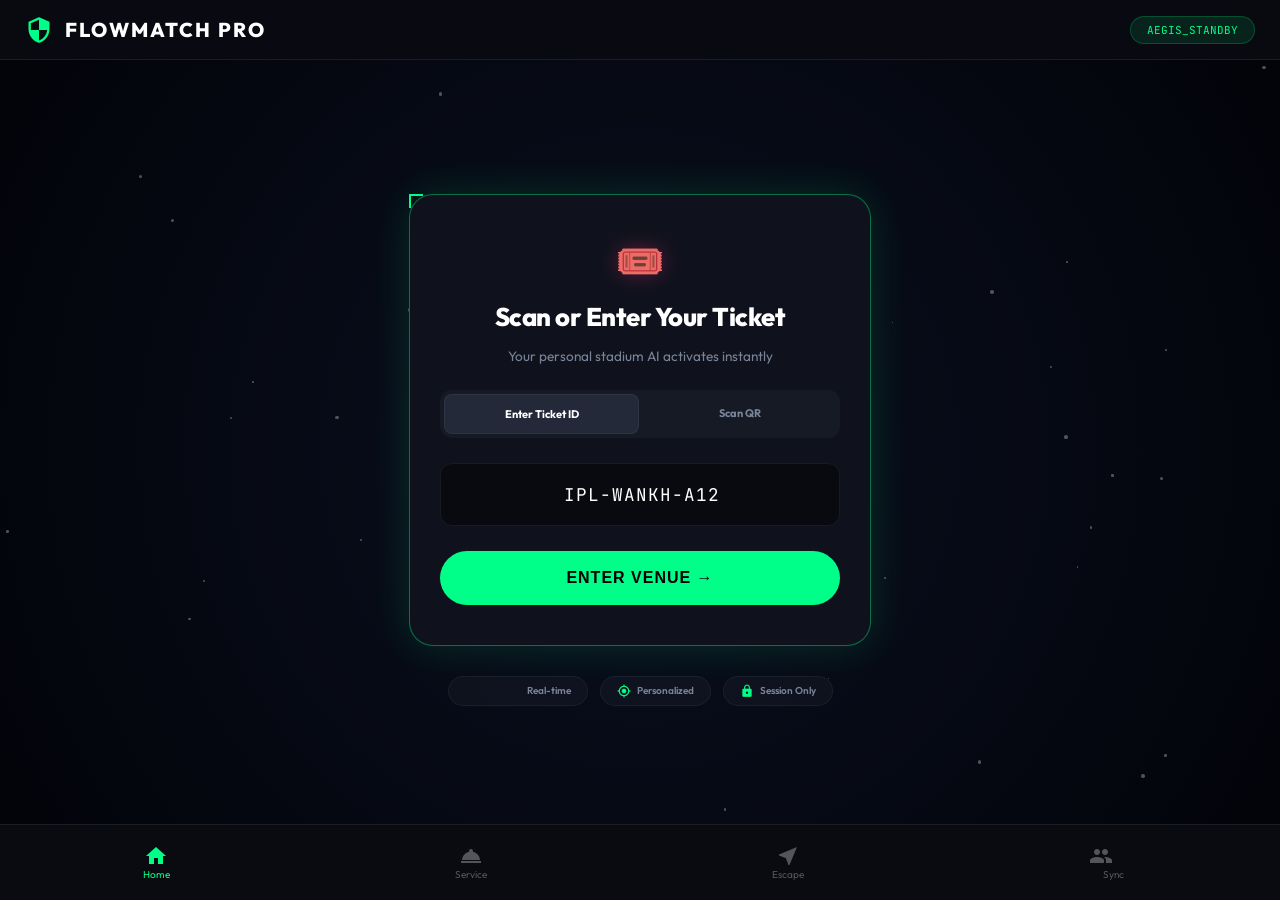
==== commit 1d997b6a: "final changes are made and view the index.html file only" ====
--- a/index.html
+++ b/index.html
@@ -1,124 +1,54 @@
-<!--
- * FlowMatch - Smart Stadium Experience App
- * Version: 1.0.0
- * Built with Google Antigravity
- * 
- * Description: AI-powered web app that tells 
- * sporting event attendees the perfect moment 
- * to leave their seat based on match intensity 
- * and real-time venue crowd levels.
- * 
- * Features:
- * - Ticket-based personalized session
- * - Real-time match intensity simulation
- * - Venue zone crowd level tracking
- * - Smart break window recommendations
- * - Safe window countdown timer
- * - Auto session expiry on venue exit
--->
 <!DOCTYPE html>
 <html lang="en">
 
 <head>
-  <meta http-equiv="Content-Security-Policy" content="default-src 'self'; 
-  style-src 'self' 'unsafe-inline' https://fonts.googleapis.com https://fonts.gstatic.com; 
-  font-src https://fonts.gstatic.com; 
-  script-src 'self' 'unsafe-inline' https://www.googletagmanager.com https://www.google-analytics.com;">
-  <meta http-equiv="X-Content-Type-Options" content="nosniff">
-  <meta name="referrer" content="no-referrer">
   <meta charset="UTF-8">
   <meta name="viewport" content="width=device-width, initial-scale=1.0">
-  <title>FlowMatch</title>
-
-  <!-- Google Services -->
-  <link rel="preconnect" href="https://fonts.googleapis.com">
-  <link rel="preconnect" href="https://fonts.gstatic.com" crossorigin>
+  <title>FlowMatch Pro | Aegis Intelligence</title>
+  <link
+    href="https://fonts.googleapis.com/css2?family=Outfit:wght@300;400;600;800&family=JetBrains+Mono:wght@400;700&display=swap"
+    rel="stylesheet">
   <link href="https://fonts.googleapis.com/icon?family=Material+Icons" rel="stylesheet">
 
-  <script async src="https://www.googletagmanager.com/gtag/js?id=G-FLOWMATCH01"></script>
-  <script>
-    window.dataLayer = window.dataLayer || [];
-    function gtag() { dataLayer.push(arguments); }
-    gtag('js', new Date());
-    gtag('config', 'G-FLOWMATCH01');
-
-    function trackVenueEntry(seatSection) {
-      gtag('event', 'venue_entry', {
-        'seat_section': seatSection,
-        'timestamp': new Date().toISOString()
-      });
-    }
-
-    function trackRecommendation(status, sport) {
-      gtag('event', 'recommendation_shown', {
-        'status': status,
-        'sport': sport
-      });
-    }
-
-    function trackVenueExit(seatSection) {
-      gtag('event', 'venue_exit', {
-        'seat_section': seatSection
-      });
-    }
-  </script>
-
-  <link
-    href="https://fonts.googleapis.com/css2?family=Outfit:wght@300;400;600;800&family=Poppins:wght@300;400;600;800&display=swap"
-    rel="stylesheet">
   <style>
-    /* CSS Reset and Variables */
     :root {
-      --bg-color: #000000;
-      --bg-gradient-1: #0d0015;
-      --bg-gradient-2: #000d2e;
-
+      --bg-color: #020308;
       --neon-green: #00ff88;
-      --deep-red: #ff3355;
+      --warning-red: #ff3355;
       --yellow: #ffcc00;
-      --cricket-color: #00ff88;
-      --football-color: #00bfff;
-      --f1-color: #ff3355;
-      --concert-color: #bf00ff;
-
-      --text-main: #ffffff;
-      --text-muted: #aaaaaa;
-
-      --glass-bg: rgba(20, 20, 25, 0.65);
-      --glass-border: rgba(255, 255, 255, 0.1);
-    }
-
-    @keyframes bgShift {
-      0% {
-        background-position: 0% 50%;
-      }
-
-      50% {
-        background-position: 100% 50%;
-      }
-
-      100% {
-        background-position: 0% 50%;
-      }
+      --accent-blue: #00d4ff;
+      --glass-bg: rgba(12, 16, 28, 0.85);
+      --glass-border: rgba(255, 255, 255, 0.08);
+      --text-muted: #7a8499;
     }
 
     body {
-      font-family: 'Outfit', 'Poppins', sans-serif;
       margin: 0;
       padding: 0;
-      min-height: 100vh;
-      display: flex;
-      flex-direction: column;
-      align-items: center;
-      color: var(--text-main);
-      background: linear-gradient(135deg, var(--bg-gradient-1), var(--bg-gradient-2), #000000, var(--bg-gradient-1));
-      background-size: 300% 300%;
-      animation: bgShift 15s ease infinite;
-      overflow-x: hidden;
-      position: relative;
-    }
-
-    /* Floating Particles */
+      background: var(--bg-color);
+      color: white;
+      font-family: 'Outfit', sans-serif;
+      height: 100vh;
+      overflow: hidden;
+      background-image:
+        radial-gradient(circle at 50% 50%, #0a1020 0%, #020308 100%),
+        linear-gradient(rgba(0, 255, 136, 0.03) 1px, transparent 1px),
+        linear-gradient(90deg, rgba(0, 255, 136, 0.03) 1px, transparent 1px);
+      background-size: 100% 100%, 50px 50px, 50px 50px;
+      animation: gridMove 120s linear infinite;
+    }
+
+    @keyframes gridMove {
+      from {
+        background-position: 0 0, 0 0, 0 0;
+      }
+
+      to {
+        background-position: 0 0, 500px 500px, 500px 500px;
+      }
+    }
+
+    /* --- PARTICLE ENGINE --- */
     .particles-container {
       position: fixed;
       top: 0;
@@ -133,996 +63,305 @@
       position: absolute;
       background: white;
       border-radius: 50%;
-      box-shadow: 0 0 8px white;
-    }
-
-    .container {
+      opacity: 0.3;
+    }
+
+    /* --- UI COMPONENTS --- */
+    .fm-top-bar {
+      position: fixed;
+      top: 0;
       width: 100%;
-      max-width: 500px;
+      height: 60px;
+      background: rgba(10, 12, 18, 0.9);
+      border-bottom: 1px solid var(--glass-border);
+      display: flex;
+      justify-content: space-between;
+      align-items: center;
+      padding: 0 25px;
+      z-index: 1000;
       box-sizing: border-box;
-      padding: 20px;
+      backdrop-filter: blur(15px);
+    }
+
+    #dashboard-screen {
+      display: none;
+      grid-template-columns: 320px 1fr 320px;
+      gap: 20px;
+      padding: 85px 25px 95px 25px;
+      height: 100vh;
+      box-sizing: border-box;
+      position: relative;
       z-index: 10;
+    }
+
+    #dashboard-screen.active {
+      display: grid;
+    }
+
+    .panel {
+      background: var(--glass-bg);
+      border: 1px solid var(--glass-border);
+      border-radius: 28px;
+      padding: 25px;
+      backdrop-filter: blur(30px);
       position: relative;
-    }
-
-    .screen {
-      display: none;
-      width: 100%;
+      display: flex;
       flex-direction: column;
-      align-items: center;
-      animation: fadeIn 0.4s ease-out forwards;
-    }
-
-    .screen.active {
-      display: flex;
-    }
-
-    @keyframes fadeIn {
-      from {
-        opacity: 0;
-        transform: translateY(10px);
-      }
-
-      to {
-        opacity: 1;
-        transform: translateY(0);
-      }
-    }
-
-    /* ------- LOGO & TAGLINE ------- */
-    h1.logo {
+      overflow: hidden;
+      box-shadow: 0 20px 50px rgba(0, 0, 0, 0.5);
+    }
+
+    .panel h2 {
+      font-size: 10px;
+      margin: 0 0 20px 0;
+      color: var(--text-muted);
+      letter-spacing: 3px;
+      text-transform: uppercase;
+      display: flex;
+      align-items: center;
+      gap: 10px;
+    }
+
+    .panel h2::before {
+      content: "●";
+      color: var(--neon-green);
+      font-size: 8px;
+    }
+
+    /* --- SENSOR PILLS --- */
+    .sensor-pill {
+      background: rgba(255, 255, 255, 0.03);
+      padding: 16px;
+      border-radius: 18px;
+      display: flex;
+      justify-content: space-between;
+      align-items: center;
+      margin-bottom: 12px;
+      border: 1px solid rgba(255, 255, 255, 0.05);
+    }
+
+    /* --- LOGIN UI (FIXED TO MATCH IMAGE) --- */
+    #login-screen {
+      height: 100vh;
+      display: flex;
+      align-items: center;
+      justify-content: center;
+      flex-direction: column;
+      position: relative;
+      z-index: 100;
+    }
+
+    .login-card {
+      width: 400px;
+      background: #0f121c;
+      border: 1px solid rgba(0, 255, 136, 0.4);
+      box-shadow: 0 0 40px rgba(0, 255, 136, 0.15);
+      border-radius: 24px;
+      padding: 40px 30px;
+      text-align: center;
+      position: relative;
+    }
+
+    /* Corner accents for login card */
+    .login-card::before {
+      content: "";
+      position: absolute;
+      top: -1px;
+      left: -1px;
+      width: 12px;
+      height: 12px;
+      border-top: 2px solid var(--neon-green);
+      border-left: 2px solid var(--neon-green);
+    }
+
+    .login-card h1 {
+      font-size: 1.6rem;
       font-weight: 800;
-      font-size: 5rem;
-      margin: 0;
-      background: linear-gradient(to right, #00ff88, #00bfff, #bf00ff, #ff3355);
-      -webkit-background-clip: text;
-      -webkit-text-fill-color: transparent;
-      text-shadow: 0 0 20px rgba(255, 255, 255, 0.1);
-      animation: pulseGlow 3s infinite alternate;
-      letter-spacing: -2px;
-    }
-
-    @keyframes pulseGlow {
-      from {
-        filter: drop-shadow(0 0 5px rgba(255, 255, 255, 0.1));
-      }
-
-      to {
-        filter: drop-shadow(0 0 15px rgba(255, 255, 255, 0.4));
-      }
-    }
-
-    .tagline {
-      color: #fff;
-      font-weight: 300;
-      font-size: 1rem;
-      letter-spacing: 2px;
-      margin-top: 5px;
-      margin-bottom: 30px;
-      text-align: center;
-      opacity: 0.8;
-    }
-
-    /* ------- LOGIN SCREEN ------- */
-    #login-screen {
-      justify-content: center;
-      height: 100vh;
-      align-items: center;
-      overflow: hidden;
-      display: none;
-    }
-
-    #login-screen.active {
-      display: flex;
-    }
-
-    .login-card {
-      background: var(--glass-bg);
-      backdrop-filter: blur(20px);
-      -webkit-backdrop-filter: blur(20px);
-      border: 1px solid var(--glass-border);
-      padding: 30px;
-      max-height: 90vh;
-      overflow: hidden;
-      border-radius: 24px;
-      width: 100%;
-      box-sizing: border-box;
-      box-shadow: 0 10px 40px rgba(0, 0, 0, 0.5), 0 0 20px rgba(0, 255, 136, 0.1);
-      animation: borderPulse 4s infinite alternate;
-      display: flex;
-      flex-direction: column;
-      align-items: center;
-    }
-
-    @keyframes borderPulse {
-      0% {
-        box-shadow: 0 10px 40px rgba(0, 0, 0, 0.5), 0 0 10px rgba(0, 255, 136, 0.1);
-        border-color: rgba(0, 255, 136, 0.1);
-      }
-
-      100% {
-        box-shadow: 0 10px 40px rgba(0, 0, 0, 0.5), 0 0 30px rgba(0, 255, 136, 0.3);
-        border-color: rgba(0, 255, 136, 0.4);
-      }
-    }
-
-    .login-card-icon {
-      font-size: 3rem;
-      margin-bottom: 10px;
-    }
-
-    .login-card h2 {
-      color: white;
-      font-weight: 800;
-      font-size: 1.6rem;
-      margin: 0 0 5px 0;
-      text-align: center;
-    }
-
-    .login-subtext {
+      margin: 15px 0 5px 0;
+      letter-spacing: -0.5px;
+    }
+
+    .login-card p {
+      font-size: 0.85rem;
       color: var(--text-muted);
-      font-size: 0.9rem;
-      margin-bottom: 30px;
-      text-align: center;
-    }
-
-    /* Tabs inside Login Card */
+      margin-bottom: 25px;
+    }
+
     .auth-tabs {
       display: flex;
-      width: 100%;
-      background: rgba(0, 0, 0, 0.3);
+      background: #161a25;
       border-radius: 12px;
       padding: 4px;
       margin-bottom: 25px;
-      border: 1px solid rgba(255, 255, 255, 0.05);
+      gap: 4px;
     }
 
     .auth-tab {
       flex: 1;
-      text-align: center;
-      padding: 10px;
-      font-weight: 600;
-      color: var(--text-muted);
-      font-size: 0.9rem;
+      padding: 12px;
+      font-size: 11px;
+      font-weight: 700;
       cursor: pointer;
       border-radius: 8px;
-      transition: all 0.3s;
+      color: var(--text-muted);
+      transition: 0.2s ease;
     }
 
     .auth-tab.active {
-      background: rgba(255, 255, 255, 0.1);
+      background: #232938;
       color: white;
-      box-shadow: 0 2px 10px rgba(0, 0, 0, 0.2);
-    }
-
-    .tab-content {
+      border: 1px solid rgba(255, 255, 255, 0.05);
+    }
+
+    .ticket-input-wrap {
+      background: #080a10;
+      border-radius: 12px;
+      padding: 18px;
+      margin-bottom: 25px;
+      border: 1px solid #1a1a1a;
+    }
+
+    .ticket-input-wrap input {
+      background: transparent;
+      border: none;
+      color: white;
+      width: 100%;
+      text-align: center;
+      font-size: 1.1rem;
+      font-family: 'JetBrains Mono';
+      outline: none;
+      letter-spacing: 1px;
+    }
+
+    /* QR Scanner Mock UI */
+    #qrScannerArea {
+      height: 160px;
+      background: #080a10;
+      border-radius: 12px;
+      margin-bottom: 25px;
       display: none;
+      flex-direction: column;
+      align-items: center;
+      justify-content: center;
+      border: 1px dashed #333;
+      position: relative;
+      overflow: hidden;
+    }
+
+    #qrScannerArea.active {
+      display: flex;
+    }
+
+    .scanner-line {
       width: 100%;
-      flex-direction: column;
-      gap: 20px;
-    }
-
-    .tab-content.active {
-      display: flex;
-    }
-
-    /* Scan QR Mock UI */
-    .qr-mock-area {
+      height: 2px;
+      background: var(--neon-green);
+      position: absolute;
+      top: 0;
+      animation: scanMove 2s infinite linear;
+      box-shadow: 0 0 10px var(--neon-green);
+    }
+
+    @keyframes scanMove {
+      0% {
+        top: 0;
+      }
+
+      100% {
+        top: 100%;
+      }
+    }
+
+    .btn-green {
+      background: var(--neon-green);
+      color: black;
+      font-weight: 800;
       width: 100%;
-      height: 200px;
-      background: rgba(0, 0, 0, 0.5);
-      border: 2px dashed rgba(255, 255, 255, 0.2);
-      border-radius: 12px;
-      display: flex;
-      flex-direction: column;
-      align-items: center;
-      justify-content: center;
-      position: relative;
-    }
-
-    .qr-mock-area::before,
-    .qr-mock-area::after {
-      content: '';
-      position: absolute;
-      width: 40px;
-      height: 40px;
-      border: 2px solid var(--neon-green);
-      pointer-events: none;
-    }
-
-    .qr-mock-area::before {
-      top: 10px;
-      left: 10px;
-      border-right: none;
-      border-bottom: none;
-    }
-
-    .qr-mock-area::after {
-      bottom: 10px;
-      right: 10px;
-      border-left: none;
-      border-top: none;
-    }
-
-    .camera-icon {
-      font-size: 2.5rem;
-      opacity: 0.8;
-      margin-bottom: 10px;
-    }
-
-    .qr-text {
-      color: white;
-      font-weight: 600;
-      font-size: 1rem;
-    }
-
-    .qr-subtext {
-      color: var(--text-muted);
-      font-size: 0.75rem;
-      text-align: center;
-      margin-top: 15px;
-      padding: 0 10px;
-      line-height: 1.4;
-    }
-
-    input[type="text"] {
-      width: 100%;
-      box-sizing: border-box;
-      padding: 18px;
-      border-radius: 12px;
-      border: 1px solid rgba(255, 255, 255, 0.1);
-      background: rgba(0, 0, 0, 0.4);
-      color: white;
-      font-size: 1.1rem;
-      font-family: inherit;
-      /* outline removed for accessibility */
-      text-align: center;
-      transition: all 0.3s;
-    }
-
-    input[type="text"]:focus {
-      border-color: var(--neon-green);
-      box-shadow: 0 0 15px rgba(0, 255, 136, 0.3);
-      background: rgba(0, 0, 0, 0.6);
-    }
-
-    ::placeholder {
-      color: rgba(255, 255, 255, 0.3);
-    }
-
-    .btn-main {
-      width: 100%;
-      background: var(--neon-green);
-      color: #000;
-      font-weight: 800;
       padding: 18px;
       border-radius: 50px;
       border: none;
       cursor: pointer;
-      font-size: 1.3rem;
-      font-family: inherit;
-      transition: all 0.3s;
-    }
-
-    .btn-main:hover {
-      transform: scale(1.03);
-      box-shadow: 0 0 25px rgba(0, 255, 136, 0.6);
-      background: #1aff9d;
-    }
-
-    /* Feature Pills under login */
-    .feature-pills {
-      display: flex;
-      gap: 10px;
-      margin-top: 30px;
-      flex-wrap: wrap;
-      justify-content: center;
-    }
-
-    .pill {
-      background: rgba(255, 255, 255, 0.05);
-      border: 1px solid rgba(255, 255, 255, 0.1);
-      color: rgba(255, 255, 255, 0.8);
-      padding: 6px 16px;
-      border-radius: 20px;
-      font-size: 0.85rem;
-      font-weight: 600;
-      backdrop-filter: blur(10px);
-    }
-
-    .login-footer-text {
-      color: var(--text-muted);
-      font-size: 0.75rem;
-      margin-top: 20px;
-    }
-
-    /* ------- DASHBOARD ======= */
-
-    /* Slim Top Nav */
-    .top-nav {
-      display: flex;
-      justify-content: space-between;
-      align-items: center;
-      width: 100%;
-      margin-bottom: 0;
-      background: rgba(0, 0, 0, 0.8);
-      padding: 6px 16px;
-      border-radius: 12px;
-      box-sizing: border-box;
-      border: 1px solid rgba(255, 255, 255, 0.05);
-      max-height: 40px;
-      flex-shrink: 0;
-    }
-
-    .user-info {
-      display: flex;
-      align-items: center;
-      gap: 10px;
-    }
-
-    .status-dot {
-      width: 10px;
-      height: 10px;
-      background: var(--neon-green);
-      border-radius: 50%;
-      box-shadow: 0 0 8px var(--neon-green);
-    }
-
-    .user-details {
-      text-align: left;
-    }
-
-    #welcomeText {
-      font-size: 12px;
-      font-weight: 600;
-      color: white;
-    }
-
-    .small-info {
-      display: none;
-    }
-
-    .btn-leave {
-      background: transparent;
-      border: 1px solid var(--deep-red);
-      color: var(--deep-red);
-      padding: 4px 10px;
-      border-radius: 20px;
-      cursor: pointer;
-      font-weight: 600;
-      transition: all 0.3s;
-      font-family: inherit;
-      font-size: 10px;
-      white-space: nowrap;
-    }
-
-    .btn-leave:hover {
-      background: var(--deep-red);
-      color: white;
-      box-shadow: 0 0 10px rgba(255, 51, 85, 0.4);
-    }
-
-    /* Sport Tabs */
-
-
-    .tab:hover {
-      color: #aaa;
-    }
-
-    .tab.active {
-      color: white;
-      background: rgba(255, 255, 255, 0.05);
-    }
-
-    .tab.active[data-sport="Cricket"] {
-      text-shadow: 0 0 15px var(--cricket-color);
-      box-shadow: 0 2px 0 var(--cricket-color);
-      background: rgba(0, 255, 136, 0.1);
-    }
-
-    .tab.active[data-sport="Football"] {
-      text-shadow: 0 0 15px var(--football-color);
-      box-shadow: 0 2px 0 var(--football-color);
-      background: rgba(0, 191, 255, 0.1);
-    }
-
-    .tab.active[data-sport="F1"] {
-      text-shadow: 0 0 15px var(--f1-color);
-      box-shadow: 0 2px 0 var(--f1-color);
-      background: rgba(255, 51, 85, 0.1);
-    }
-
-    .tab.active[data-sport="Concert"] {
-      text-shadow: 0 0 15px var(--concert-color);
-      box-shadow: 0 2px 0 var(--concert-color);
-      background: rgba(191, 0, 255, 0.1);
-    }
-
-    /* Panels */
-    .dashboard-row-1 {
-      display: flex;
-      width: 100%;
-      gap: 16px;
-      height: 180px;
-      flex-shrink: 0;
-    }
-
-    .panel {
-      background: var(--glass-bg);
-      border: 1px solid var(--glass-border);
-      border-radius: 16px;
-      padding: 20px;
-      margin-bottom: 0;
-      backdrop-filter: blur(15px);
-      box-sizing: border-box;
-      display: flex;
-      flex-direction: column;
-    }
-
-    .intensity-panel,
-    .zones-panel {
-      width: 50%;
-      height: 100%;
-    }
-
-    .panel h2 {
-      font-size: 12px;
-      margin-top: 0;
-      margin-bottom: 12px;
+      font-size: 1rem;
+      transition: 0.3s cubic-bezier(0.4, 0, 0.2, 1);
       text-transform: uppercase;
       letter-spacing: 1px;
-      color: rgba(255, 255, 255, 0.6);
-      text-align: left;
-      line-height: 1;
-    }
-
-    /* Intensity Panel */
-    .intensity-card {
-      border-radius: 8px;
-      transition: all 0.5s ease;
-      display: flex;
-      align-items: center;
-      justify-content: space-between;
-      padding: 0;
+    }
+
+    .btn-green:hover {
+      transform: scale(1.02);
+      filter: brightness(1.1);
+      box-shadow: 0 0 30px rgba(0, 255, 136, 0.4);
+    }
+
+    .login-pills {
+      display: flex;
+      gap: 12px;
+      margin-top: 30px;
+      justify-content: center;
+    }
+
+    .pill {
+      background: rgba(255, 255, 255, 0.03);
+      padding: 7px 16px;
+      border-radius: 20px;
+      font-size: 10px;
+      color: var(--text-muted);
+      display: flex;
+      align-items: center;
+      gap: 6px;
+      font-weight: 600;
+      border: 1px solid rgba(255, 255, 255, 0.05);
+    }
+
+    .pill span {
+      color: var(--neon-green);
+    }
+
+    /* --- DASHBOARD ELEMENTS --- */
+    .core-spinner-wrap {
       position: relative;
-      overflow: hidden;
-      flex: 1;
-      background: transparent !important;
-      border: none !important;
-    }
-
-    .intensity-content {
-      display: flex;
-      flex-direction: column;
-      flex: 1;
-      justify-content: center;
-    }
-
-    .intensity-title {
-      font-size: 3rem;
-      font-weight: 800;
-      line-height: 1;
-      margin-bottom: 6px;
-      letter-spacing: -2px;
-    }
-
-    .intensity-card.HIGH .intensity-title {
-      color: var(--deep-red);
-      text-shadow: 0 0 15px rgba(255, 51, 85, 0.5);
-    }
-
-    .intensity-card.MEDIUM .intensity-title {
-      color: var(--yellow);
-      text-shadow: 0 0 15px rgba(255, 204, 0, 0.5);
-    }
-
-    .intensity-card.LOW .intensity-title {
-      color: var(--neon-green);
-      text-shadow: 0 0 15px rgba(0, 255, 136, 0.5);
-    }
-
-    .intensity-reason {
-      font-size: 13px;
-      color: rgba(255, 255, 255, 0.8);
-      line-height: 1.2;
-    }
-
-    /* EQ Anim */
-    .eq-bars {
-      display: flex;
-      align-items: flex-end;
-      gap: 6px;
-      height: 44px;
-      padding-left: 12px;
-    }
-
-    .eq-bar {
-      width: 8px;
-      background: white;
-      border-radius: 4px 4px 0 0;
-      animation: eqBounce ease-in-out infinite alternate;
-    }
-
-    .eq-bar:nth-child(1) {
-      height: 100%;
-      animation-delay: 0s;
-    }
-
-    .eq-bar:nth-child(2) {
-      height: 60%;
-      animation-delay: 0.15s;
-    }
-
-    .eq-bar:nth-child(3) {
-      height: 80%;
-      animation-delay: 0.3s;
-    }
-
-    .intensity-card.HIGH .eq-bar {
-      background: var(--deep-red);
-      animation-duration: 0.3s;
-      box-shadow: 0 0 5px var(--deep-red);
-    }
-
-    .intensity-card.MEDIUM .eq-bar {
-      background: var(--yellow);
-      animation-duration: 0.6s;
-      box-shadow: 0 0 5px var(--yellow);
-    }
-
-    .intensity-card.LOW .eq-bar {
-      background: var(--neon-green);
-      animation-duration: 1.2s;
-      box-shadow: 0 0 5px var(--neon-green);
-    }
-
-    @keyframes eqBounce {
-      0% {
-        transform: scaleY(0.2);
-        transform-origin: bottom;
-      }
-
-      100% {
-        transform: scaleY(1);
-        transform-origin: bottom;
-      }
-    }
-
-    /* Zones Grid */
-    .zones-grid {
-      display: flex;
-      flex-direction: column;
-      gap: 8px;
-      width: 100%;
-    }
-
-    .zone-card {
-      padding: 0;
-      background: transparent !important;
-      border: none !important;
-      border-radius: 0;
-      display: flex;
-      flex-direction: row-reverse;
-      align-items: center;
-      justify-content: flex-end;
-      gap: 10px;
-      height: auto;
-    }
-
-    .zone-icon {
-      display: none;
-    }
-
-    .zone-name {
-      font-size: 13px;
-      color: rgba(255, 255, 255, 0.9);
-      margin-bottom: 0;
-      font-weight: 600;
-      white-space: nowrap;
-      line-height: 2;
-    }
-
-    .zone-status-container {
-      width: auto;
-      display: flex;
-      align-items: center;
-    }
-
-    .zone-status-text {
-      font-weight: 800;
-      font-size: 0;
-      margin-bottom: 0;
-      width: 12px;
-      height: 12px;
-      border-radius: 50%;
-    }
-
-    .zone-status-text.CLEAR {
-      background: var(--neon-green);
-    }
-
-    .zone-status-text.MODERATE {
-      background: var(--yellow);
-    }
-
-    .zone-status-text.BUSY {
-      background: var(--deep-red);
-    }
-
-    .zone-bar-bg {
-      display: none;
-    }
-
-    /* Recommendation Box */
-    .recommendation-box {
-      padding: 24px;
-      border-radius: 16px;
-      margin-bottom: 0;
-      transition: all 0.5s ease;
-      width: 100%;
-      box-sizing: border-box;
-      min-height: 120px;
-      display: flex;
-      flex-direction: column;
-      justify-content: center;
-      text-align: left;
-      border-left: 8px solid transparent;
-      position: relative;
-      overflow: hidden;
-      flex-shrink: 0;
-    }
-
-    .recommendation-box::before {
-      content: '';
+      width: 160px;
+      height: 160px;
+      margin: 0 auto 20px auto;
+    }
+
+    .spinner-ring {
       position: absolute;
       top: 0;
       left: 0;
       width: 100%;
       height: 100%;
-      background: inherit;
-      filter: blur(20px);
-      opacity: 0.3;
-      z-index: -1;
-      animation: pulseBg 3s infinite alternate;
-    }
-
-    @keyframes pulseBg {
+      border: 2px dashed var(--neon-green);
+      border-radius: 50%;
+      opacity: 0.15;
+      animation: rotate 20s linear infinite;
+    }
+
+    @keyframes rotate {
       from {
-        opacity: 0.2;
+        transform: rotate(0deg);
       }
 
       to {
-        opacity: 0.5;
-      }
-    }
-
-    .recommendation-box.GREEN {
-      background: rgba(0, 255, 136, 0.1);
-      border-color: var(--neon-green);
-      border-left-color: var(--neon-green);
-      border-top: 1px solid rgba(0, 255, 136, 0.3);
-      border-right: 1px solid rgba(0, 255, 136, 0.3);
-      border-bottom: 1px solid rgba(0, 255, 136, 0.3);
-      color: white;
-    }
-
-    .recommendation-box.RED {
-      background: rgba(255, 51, 85, 0.1);
-      border-color: var(--deep-red);
-      border-left-color: var(--deep-red);
-      border-top: 1px solid rgba(255, 51, 85, 0.3);
-      border-right: 1px solid rgba(255, 51, 85, 0.3);
-      border-bottom: 1px solid rgba(255, 51, 85, 0.3);
-      color: white;
-    }
-
-    .recommendation-box.YELLOW {
-      background: rgba(255, 204, 0, 0.1);
-      border-color: var(--yellow);
-      border-left-color: var(--yellow);
-      border-top: 1px solid rgba(255, 204, 0, 0.3);
-      border-right: 1px solid rgba(255, 204, 0, 0.3);
-      border-bottom: 1px solid rgba(255, 204, 0, 0.3);
-      color: white;
-    }
-
-    .rec-title {
-      font-size: 2rem;
-      font-weight: 800;
-      margin-bottom: 8px;
-      line-height: 1.1;
-      letter-spacing: -1px;
-    }
-
-    .recommendation-box.GREEN .rec-title {
-      color: var(--neon-green);
-    }
-
-    .recommendation-box.RED .rec-title {
-      color: var(--deep-red);
-    }
-
-    .recommendation-box.YELLOW .rec-title {
-      color: var(--yellow);
-    }
-
-    .rec-reason {
-      font-size: 13px;
-      font-weight: 400;
-      opacity: 0.9;
-      line-height: 1.2;
-    }
-
-    /* Timer Section */
-    .timer-section {
-      text-align: left;
-      margin-bottom: 0;
-      width: 100%;
-      height: auto;
-      padding: 12px 20px;
-      box-sizing: border-box;
-      display: flex;
-      flex-direction: column;
-      justify-content: center;
-      flex-shrink: 0;
-    }
-
-    .timer-text {
-      font-size: 13px;
-      margin-bottom: 6px;
-      color: rgba(255, 255, 255, 0.9);
-    }
-
-    #timerValue {
-      color: var(--neon-green);
-      font-weight: 800;
-      font-size: 16px;
-      margin-left: 5px;
-    }
-
-    .progress-bar-container {
-      width: 100%;
-      height: 8px;
-      background: rgba(255, 255, 255, 0.1);
-      border-radius: 4px;
-      overflow: hidden;
-    }
-
-    .progress-bar {
-      height: 100%;
-      background: var(--neon-green);
-      width: 100%;
-      transition: width 1s linear;
-      box-shadow: 0 0 10px var(--neon-green);
-    }
-
-    .action-section {
-      text-align: center;
-      margin-bottom: 0;
-      width: 100%;
-      height: auto;
-      flex-shrink: 0;
-    }
-
-    .btn-back {
-      background: rgba(255, 255, 255, 0.1);
-      border: 1px solid rgba(255, 255, 255, 0.2);
-      color: white;
-      height: 50px;
-      width: 100%;
-      padding: 0;
-      font-size: 16px;
-      border-radius: 12px;
-      cursor: pointer;
-      font-weight: 600;
-      transition: all 0.3s ease;
-      font-family: inherit;
-      backdrop-filter: blur(5px);
-      display: flex;
-      align-items: center;
-      justify-content: center;
-    }
-
-    .btn-back:hover {
-      background: rgba(255, 255, 255, 0.2);
-    }
-
-    .back-message {
-      display: none !important;
-    }
-
-    .back-message.show {
-      display: none !important;
-    }
-
-    /* Exit Screen */
-    #exit-screen {
-      justify-content: center;
-      height: 100vh;
-      text-align: center;
-    }
-
-    #exit-screen h1 {
-      font-size: 2.5rem;
-      color: var(--neon-green);
-      margin-bottom: 15px;
-    }
-
-    #exitSeatText {
-      font-size: 1.3rem;
-      color: white;
-      margin: 10px 0;
-    }
-
-    footer {
-      text-align: center;
-      margin-top: 20px;
-      font-size: 0.85rem;
-      color: rgba(255, 255, 255, 0.4);
-      border-top: 1px solid rgba(255, 255, 255, 0.05);
-      padding-top: 20px;
-      width: 100%;
-    }
-
-    footer p {
-      margin: 5px 0;
-    }
-
-    a:focus,
-    button:focus,
-    input:focus,
-    select:focus,
-    textarea:focus,
-    [tabindex]:focus {
-      outline: 2px solid #00ff88 !important;
-      outline-offset: 3px !important;
-    }
-
-    /* --- ADDED FLOWMATCH BARS CSS --- */
-    ::-webkit-scrollbar {
-      display: none;
-    }
-
-    html,
-    body {
-      overflow: hidden !important;
-      height: 100vh !important;
-      padding: 0 !important;
-      margin: 0 !important;
-    }
-
-    #main-content-wrapper {
-      display: flex;
-      flex-direction: column;
-      align-items: center;
-      width: 100%;
-    }
-
-    #dashboard-screen {
-      position: fixed;
-      top: 56px;
-      left: 0;
-      right: 0;
-      bottom: 64px;
-      overflow: hidden;
-      padding: 12px 16px !important;
-      box-sizing: border-box;
-      gap: 16px;
-      margin: 0;
-      width: 100%;
-      max-width: 100%;
-    }
-
-    #exit-screen {
-      position: fixed;
-      top: 0;
-      left: 0;
-      right: 0;
-      bottom: 0;
-      background: #0a0a0f !important;
-      z-index: 9999;
-      display: none;
-      flex-direction: column;
-      align-items: center;
-      justify-content: center;
-      text-align: center;
-    }
-
-    #exit-screen.active {
-      display: flex;
-    }
-
-    .fm-top-bar {
-      position: fixed;
-      top: 0;
-      left: 0;
-      width: 100%;
-      height: 56px;
-      background: #12121a;
-      border-bottom: 1px solid #ffffff15;
-      display: flex;
-      justify-content: space-between;
-      align-items: center;
-      padding: 0 16px;
-      box-sizing: border-box;
-      z-index: 1000;
-    }
-
-    .fm-top-left,
-    .fm-top-right {
-      display: flex;
-      align-items: center;
-      gap: 8px;
-    }
-
-    .fm-logo-text {
-      font-weight: bold;
-      background: linear-gradient(90deg, #00ff88, #0088ff);
-      -webkit-background-clip: text;
-      -webkit-text-fill-color: transparent;
-      font-size: 1.2rem;
-    }
-
-    .fm-pulsing-dot {
-      width: 8px;
-      height: 8px;
-      border-radius: 50%;
-      background: #00ff88;
-      animation: fm-pulse 1.5s infinite;
-    }
-
-    @keyframes fm-pulse {
-      0% {
-        transform: scale(0.95);
-        box-shadow: 0 0 0 0 rgba(0, 255, 136, 0.7);
-      }
-
-      70% {
-        transform: scale(1);
-        box-shadow: 0 0 0 6px rgba(0, 255, 136, 0);
-      }
-
-      100% {
-        transform: scale(0.95);
-        box-shadow: 0 0 0 0 rgba(0, 255, 136, 0);
-      }
-    }
-
-    .fm-live-text {
-      font-size: 10px;
-      color: #00ff88;
-      letter-spacing: 2px;
-    }
-
-    .fm-theme-btn {
-      background: transparent;
-      border: none;
-      cursor: pointer;
-      font-size: 1.2rem;
-      padding: 4px;
-      display: flex;
-      align-items: center;
-      justify-content: center;
-    }
-
-    .fm-seat-badge {
-      background: #00ff88;
-      color: #000;
-      font-size: 12px;
-      font-weight: bold;
-      padding: 2px 8px;
-      border-radius: 12px;
-      display: none;
+        transform: rotate(360deg);
+      }
+    }
+
+    #personaIcon {
+      position: absolute;
+      top: 50%;
+      left: 50%;
+      transform: translate(-50%, -50%);
+      font-size: 60px;
     }
 
     .fm-bottom-bar {
       position: fixed;
       bottom: 0;
-      left: 0;
       width: 100%;
-      height: 64px;
-      background: #12121a;
-      border-top: 1px solid #ffffff15;
+      height: 75px;
+      background: rgba(10, 12, 18, 0.98);
+      border-top: 1px solid var(--glass-border);
       display: flex;
       justify-content: space-around;
       align-items: center;
@@ -1133,1742 +372,297 @@
       display: flex;
       flex-direction: column;
       align-items: center;
-      gap: 4px;
-      color: #8888aa;
-      background: none;
-      border: none;
+      opacity: 0.3;
+      font-size: 10px;
+      color: white;
       cursor: pointer;
-      position: relative;
-      padding: 4px 10px;
     }
 
     .fm-tab.active {
-      color: #00ff88;
-    }
-
-    .fm-tab-icon {
-      font-size: 24px;
-      line-height: 1;
-    }
-
-    .fm-tab-label {
-      font-size: 10px;
-      letter-spacing: 0.5px;
-    }
-
-    .fm-tab-dot {
-      position: absolute;
-      top: -2px;
-      width: 4px;
-      height: 4px;
-      background: #00ff88;
-      border-radius: 50%;
-      display: none;
-    }
-
-    .fm-tab.active .fm-tab-dot {
-      display: block;
-    }
-
-    /* LIGHT MODE CSS */
-    body[data-theme="light"] {
-      background: #e9e9f0 !important;
-    }
-
-    body[data-theme="light"] .fm-top-bar,
-    body[data-theme="light"] .fm-bottom-bar {
-      background: #ffffff;
-      border-color: #00000015;
-    }
-
-    body[data-theme="light"] .login-card h2,
-    body[data-theme="light"] .auth-tab.active,
-    body[data-theme="light"] .qr-text,
-    body[data-theme="light"] input[type="text"],
-    body[data-theme="light"] #welcomeText,
-    body[data-theme="light"] .tab.active,
-    body[data-theme="light"] .recommendation-box.GREEN,
-    body[data-theme="light"] .recommendation-box.RED,
-    body[data-theme="light"] .recommendation-box.YELLOW,
-    body[data-theme="light"] .btn-back,
-    body[data-theme="light"] #exitSeatText,
-    body[data-theme="light"] .zone-name,
-    body[data-theme="light"] .intensity-reason,
-    body[data-theme="light"] .timer-text,
-    body[data-theme="light"] .tagline,
-    body[data-theme="light"] .pill,
-    body[data-theme="light"] .login-footer-text,
-    body[data-theme="light"] .qr-subtext,
-    body[data-theme="light"] .rec-reason,
-    body[data-theme="light"] footer p,
-    body[data-theme="light"] .panel h2,
-    body[data-theme="light"] #exit-screen h1 {
-      color: #0a0a0f !important;
-    }
-
-    body[data-theme="light"] .tab:not(.active) {
-      color: #555 !important;
-    }
-
-    body[data-theme="light"] .login-card,
-    body[data-theme="light"] .auth-tabs,
-    body[data-theme="light"] .qr-mock-area,
-    body[data-theme="light"] input[type="text"],
-    body[data-theme="light"] .pill,
-    body[data-theme="light"] .top-nav,
-    body[data-theme="light"] .tabs-container,
-    body[data-theme="light"] .panel,
-    body[data-theme="light"] .zone-card,
-    body[data-theme="light"] .btn-back,
-    body[data-theme="light"] footer {
-      border-color: #00000015 !important;
-    }
-
-    body[data-theme="light"] .login-card,
-    body[data-theme="light"] .panel,
-    body[data-theme="light"] .top-nav,
-    body[data-theme="light"] .tabs-container {
-      background: rgba(255, 255, 255, 0.8) !important;
-    }
-
-    body[data-theme="light"] input[type="text"] {
-      background: rgba(255, 255, 255, 0.9) !important;
-    }
-
-    body[data-theme="light"] .zone-card {
-      background: rgba(255, 255, 255, 0.6) !important;
-    }
-
-    /* ZONES TAB CSS */
-    body[data-theme="light"] .zs-detail-card,
-    body[data-theme="light"] .zs-btn {
-      border-color: #00000015 !important;
-    }
-
-    body[data-theme="light"] .zs-detail-card {
-      background: rgba(255, 255, 255, 0.8) !important;
-    }
-
-    body[data-theme="light"] .zs-title-section div,
-    body[data-theme="light"] .zs-detail-name,
-    body[data-theme="light"] .zs-detail-text {
-      color: #000 !important;
-    }
-
-    #zones-tab-content {
-      position: fixed;
-      top: 56px;
-      left: 0;
-      right: 0;
-      bottom: 64px;
-      overflow-y: auto;
-      padding: 16px;
-      box-sizing: border-box;
-      margin: 0;
-      width: 100%;
-      height: auto;
-      display: none;
-      flex-direction: column;
-      z-index: 50;
-    }
-
-    .zs-map {
-      width: 280px;
-      height: 180px;
-      border: 2px solid #ffffff20;
-      border-radius: 50%;
-      position: relative;
-      margin: 20px auto;
-    }
-
-    .zs-btn {
-      width: 44px;
-      height: 44px;
-      border-radius: 50%;
-      border: none;
-      cursor: pointer;
-      display: flex;
-      align-items: center;
-      justify-content: center;
-      position: absolute;
-      color: white;
-      transition: all 0.3s ease;
-    }
-
-    .zs-btn .material-icons {
-      font-size: 20px;
-      color: white;
-    }
-
-    @keyframes pulseBusy {
-      0% {
-        box-shadow: 0 0 0 0 rgba(255, 51, 85, 0.7);
-      }
-
-      70% {
-        box-shadow: 0 0 0 10px rgba(255, 51, 85, 0);
-      }
-
-      100% {
-        box-shadow: 0 0 0 0 rgba(255, 51, 85, 0);
-      }
-    }
-
-    .zs-btn.BUSY {
-      background: #ff3355;
-      animation: pulseBusy 2s infinite;
-    }
-
-    .zs-btn.MODERATE {
-      background: #ffcc00;
-    }
-
-    .zs-btn.CLEAR {
-      background: #00ff88;
-    }
-
-    .zs-detail-card {
-      background: var(--glass-bg);
-      border: 1px solid var(--glass-border);
-      border-radius: 16px;
-      padding: 20px;
-      margin-top: 10px;
-      backdrop-filter: blur(15px);
-      box-sizing: border-box;
-    }
-
-    /* ESCAPE TAB CSS */
-    #escape-tab-content {
-      position: fixed;
-      top: 56px;
-      left: 0;
-      right: 0;
-      bottom: 64px;
-      overflow-y: auto;
-      padding: 16px;
-      box-sizing: border-box;
-      margin: 0;
-      width: 100%;
-      height: auto;
-      display: none;
-      flex-direction: column;
-      z-index: 50;
-    }
-
-    .esc-transport-grid {
-      display: flex;
-      width: 100%;
-      gap: 12px;
-      margin: 16px 0;
-    }
-
-    .esc-card {
-      flex: 1;
-      padding: 16px 8px;
-      border-radius: 12px;
-      border: 2px solid #ffffff15;
-      text-align: center;
-      cursor: pointer;
-      background: #12121a;
-      transition: all 0.3s ease;
-    }
-
-    .esc-card.active {
-      border-color: #00ff88;
-      background: rgba(0, 255, 136, 0.1);
-    }
-
-    .esc-card div:first-child {
-      font-size: 28px;
+      opacity: 1;
+      color: var(--neon-green);
+    }
+
+    .eq-bars {
+      display: flex;
+      align-items: flex-end;
+      gap: 5px;
+      height: 40px;
+    }
+
+    .eq-bar {
+      width: 7px;
+      background: var(--neon-green);
+      border-radius: 3px;
+      animation: bounce 0.6s infinite alternate;
+    }
+
+    @keyframes bounce {
+      from {
+        height: 20%;
+      }
+
+      to {
+        height: 100%;
+      }
+    }
+
+    #logContainer {
+      font-family: 'JetBrains Mono', monospace;
+      font-size: 11px;
+      height: 150px;
+      overflow: hidden;
+    }
+
+    .log-entry {
       margin-bottom: 8px;
-    }
-
-    .esc-card div:last-child {
-      font-size: 12px;
+      padding-left: 12px;
+      border-left: 2px solid var(--neon-green);
+    }
+
+    .ts {
+      color: var(--neon-green);
       font-weight: bold;
-      color: white;
-    }
-
-    .esc-recommendation {
-      background: var(--glass-bg);
-      border: 1px solid var(--glass-border);
-      border-radius: 16px;
-      padding: 20px;
-      backdrop-filter: blur(15px);
-      box-sizing: border-box;
-      width: 100%;
-      margin-bottom: 20px;
-    }
-
-    .esc-rec-title {
-      color: #00ff88;
-      font-weight: bold;
-      font-size: 22px;
-      margin-bottom: 15px;
-    }
-
-    .esc-rec-details {
-      list-style: none;
-      padding: 0;
-      margin: 0;
-      color: #ddd;
-      font-size: 14px;
-      line-height: 1.8;
-    }
-
-    .esc-timeline {
-      width: 100%;
-      margin-top: 20px;
-      position: relative;
-    }
-
-    .esc-timeline-labels {
-      display: flex;
-      justify-content: space-between;
-      color: white;
-      font-size: 12px;
-      font-weight: bold;
-      margin-bottom: 8px;
-    }
-
-    .esc-bar-track {
-      height: 4px;
-      background: #ffffff20;
-      border-radius: 2px;
-      position: relative;
-      width: 100%;
-    }
-
-    .esc-bar-fill {
-      height: 100%;
-      background: #00ff88;
-      border-radius: 2px;
-      width: 60%;
-      position: absolute;
-      left: 0;
-      top: 0;
-    }
-
-    .esc-dot-now {
-      width: 12px;
-      height: 12px;
-      background: #00ff88;
-      border-radius: 50%;
-      position: absolute;
-      top: -4px;
-      left: 60%;
-      transform: translateX(-50%);
-    }
-
-    .esc-dot-leave {
-      width: 12px;
-      height: 12px;
-      background: #ff3355;
-      border-radius: 50%;
-      position: absolute;
-      top: -4px;
-      transform: translateX(-50%);
-      transition: left 0.3s ease;
-    }
-
-    .esc-dot-label {
-      position: absolute;
-      top: 12px;
-      transform: translateX(-50%);
-      font-size: 10px;
-      white-space: nowrap;
-    }
-
-    .esc-label-now {
-      color: #00ff88;
-      left: 60%;
-    }
-
-    .esc-label-leave {
-      color: #ff3355;
-      transition: left 0.3s ease;
-    }
-
-    body[data-theme="light"] .esc-card:not(.active) {
-      background: rgba(255, 255, 255, 0.6) !important;
-      border-color: #00000015 !important;
-    }
-
-    body[data-theme="light"] .esc-card div:last-child {
-      color: black !important;
-    }
-
-    body[data-theme="light"] .esc-recommendation {
-      background: rgba(255, 255, 255, 0.8) !important;
-      border-color: #00000015 !important;
-    }
-
-    body[data-theme="light"] .esc-rec-details {
-      color: #333 !important;
-    }
-
-    body[data-theme="light"] .esc-timeline-labels {
-      color: black !important;
-    }
-
-    /* SYNC TAB CSS */
-    #sync-tab-content {
-      position: fixed;
-      top: 56px;
-      left: 0;
-      right: 0;
-      bottom: 64px;
-      overflow-y: auto;
-      padding: 16px;
-      box-sizing: border-box;
-      margin: 0;
-      width: 100%;
-      height: auto;
-      display: none;
-      flex-direction: column;
-      z-index: 50;
-    }
-
-    .sync-input-group {
-      margin-bottom: 20px;
-    }
-
-    .sync-label {
-      display: block;
-      font-size: 12px;
-      margin-bottom: 8px;
-      font-weight: bold;
-    }
-
-    .sync-label.green {
-      color: #00ff88;
-    }
-
-    .sync-label.white {
-      color: white;
-    }
-
-    .sync-input {
-      width: 100%;
-      box-sizing: border-box;
-    }
-
-    .sync-input[readonly] {
-      background: rgba(255, 255, 255, 0.05);
-      color: gray;
-      cursor: not-allowed;
-    }
-
-    .sync-btn {
-      width: 100%;
-      background: #00ff88;
-      color: #000;
-      height: 48px;
-      border-radius: 12px;
-      font-weight: bold;
-      font-size: 16px;
-      border: none;
-      cursor: pointer;
-      margin-bottom: 20px;
-      transition: all 0.3s ease;
-    }
-
-    .sync-result-card {
-      background: var(--glass-bg);
-      border: 1px solid var(--glass-border);
-      border-radius: 16px;
-      padding: 20px;
-      backdrop-filter: blur(15px);
-      box-sizing: border-box;
-      width: 100%;
-      display: none;
-      margin-bottom: 20px;
-    }
-
-    .sync-res-label {
-      font-size: 12px;
-      color: gray;
-      margin-bottom: 4px;
-      display: flex;
-      align-items: center;
-      gap: 4px;
-    }
-
-    .sync-res-loc {
-      font-size: 20px;
-      color: white;
-      font-weight: bold;
-      margin-bottom: 16px;
-    }
-
-    .sync-badges {
-      display: flex;
-      gap: 12px;
-      margin-bottom: 20px;
-    }
-
-    .sync-badge {
-      flex: 1;
-      border-radius: 8px;
-      padding: 10px;
-      background: rgba(255, 255, 255, 0.05);
-      text-align: center;
-      border: 1px solid rgba(255, 255, 255, 0.1);
-    }
-
-    .sync-badge div:first-child {
-      font-size: 11px;
-      color: gray;
-      margin-bottom: 4px;
-      text-transform: uppercase;
-    }
-
-    .sync-badge.you div:last-child {
-      color: #00ff88;
-      font-weight: bold;
-      font-size: 16px;
-    }
-
-    .sync-badge.friend div:last-child {
-      color: #0088ff;
-      font-weight: bold;
-      font-size: 16px;
-    }
-
-    .sync-window-sect {
-      margin-top: 10px;
-      border-top: 1px solid rgba(255, 255, 255, 0.1);
-      padding-top: 15px;
-    }
-
-    .sync-window-title {
-      font-size: 12px;
-      color: gray;
-      margin-bottom: 12px;
-      text-transform: uppercase;
-      font-weight: bold;
-    }
-
-    .sync-banner {
-      padding: 12px;
-      border-radius: 8px;
-      font-weight: bold;
-      font-size: 14px;
-      text-align: center;
-      margin-bottom: 10px;
-    }
-
-    .sync-banner.green {
-      background: rgba(0, 255, 136, 0.2);
-      color: #00ff88;
-      border: 1px solid #00ff88;
-    }
-
-    .sync-banner.red {
-      background: rgba(255, 51, 85, 0.2);
-      color: #ff3355;
-      border: 1px solid #ff3355;
-    }
-
-    .sync-banner.yellow {
-      background: rgba(255, 204, 0, 0.2);
-      color: #ffcc00;
-      border: 1px solid #ffcc00;
-    }
-
-    .sync-pulse {
-      font-size: 12px;
-      text-align: center;
-      color: #ff3355;
-      animation: pulseBusy 2s infinite;
-      font-weight: bold;
-    }
-
-    body[data-theme="light"] .sync-label.white {
-      color: black !important;
-    }
-
-    body[data-theme="light"] .sync-input[readonly] {
-      background: rgba(0, 0, 0, 0.05) !important;
-      color: #555 !important;
-    }
-
-    body[data-theme="light"] .sync-result-card {
-      background: rgba(255, 255, 255, 0.8) !important;
-      border-color: #00000015 !important;
-    }
-
-    body[data-theme="light"] .sync-res-loc {
-      color: black !important;
-    }
-
-    body[data-theme="light"] .sync-badge {
-      background: rgba(0, 0, 0, 0.05) !important;
-      border-color: #00000015 !important;
-    }
-
-    body[data-theme="light"] .sync-pulse {
-      color: #cc0000 !important;
+      margin-right: 8px;
+      opacity: 0.6;
     }
   </style>
 </head>
 
 <body>
 
+  <div class="particles-container" id="particlesContainer"></div>
+
   <div class="fm-top-bar">
-    <div class="fm-top-left">
-      <div class="fm-logo-text">FlowMatch</div>
-      <div class="fm-pulsing-dot"></div>
-      <div class="fm-live-text">LIVE</div>
+    <div style="font-weight: 800; letter-spacing: 2px; display:flex; align-items:center; gap:12px; font-size: 20px;">
+      <span class="material-icons" style="color:var(--neon-green); font-size:28px;">security</span>
+      FLOWMATCH PRO
     </div>
-    <div class="fm-top-right">
-      <button class="fm-theme-btn" id="fmThemeToggle">🌙</button>
-      <div class="fm-seat-badge" id="fmSeatBadge"></div>
+    <div id="stadiumHeader"
+      style="font-family:'JetBrains Mono'; font-size: 11px; color:var(--neon-green); background: rgba(0,255,136,0.1); padding: 6px 16px; border-radius: 20px; border: 1px solid rgba(0,255,136,0.2);">
+      AEGIS_STANDBY</div>
+  </div>
+
+  <!-- LOGIN SCREEN (FIXED UI & TABS) -->
+  <div id="login-screen">
+    <div class="login-card">
+      <div style="font-size: 2.5rem; color: #ff3388; filter: drop-shadow(0 0 10px rgba(255,51,136,0.3));">🎟️</div>
+      <h1>Scan or Enter Your Ticket</h1>
+      <p>Your personal stadium AI activates instantly</p>
+
+      <div class="auth-tabs">
+        <div class="auth-tab active" id="tabID" onclick="switchAuthTab('id')">Enter Ticket ID</div>
+        <div class="auth-tab" id="tabQR" onclick="switchAuthTab('qr')">Scan QR</div>
+      </div>
+
+      <!-- Ticket ID Input View -->
+      <div class="ticket-input-wrap" id="idInputWrap">
+        <input type="text" id="ticketInput" value="IPL-WANKH-A12">
+      </div>
+
+      <!-- QR Scanner Mock View -->
+      <div id="qrScannerArea">
+        <div class="scanner-line"></div>
+        <span class="material-icons" style="font-size: 3rem; opacity: 0.2;">qr_code_scanner</span>
+        <p style="font-size: 10px; margin-top: 10px; color: var(--text-muted);">ALIGN QR CODE TO SCAN</p>
+      </div>
+
+      <button class="btn-green" onclick="enterVenue()">Enter Venue &rarr;</button>
+    </div>
+
+    <div class="login-pills">
+      <div class="pill"><span class="material-icons" style="font-size: 14px;">bolt</span> Real-time</div>
+      <div class="pill"><span class="material-icons" style="font-size: 14px;">gps_fixed</span> Personalized</div>
+      <div class="pill"><span class="material-icons" style="font-size: 14px;">lock</span> Session Only</div>
     </div>
   </div>
 
-  <div id="main-content-wrapper">
-    <div class="particles-container" id="particlesContainer"></div>
-
-    <!-- Login Screen -->
-    <div id="login-screen" class="container screen">
-
-      <div class="login-card">
-        <div class="login-card-icon"><span role="img" aria-label="ticket" title="ticket">🎟️</span></div>
-        <h2>Scan or Enter Your Ticket</h2>
-        <div class="login-subtext">Your personal stadium AI activates instantly</div>
-
-        <div class="auth-tabs">
-          <div class="auth-tab active" onclick="switchTab('enter-tab')">Enter Ticket ID</div>
-          <div class="auth-tab" onclick="switchTab('scan-tab')">Scan QR</div>
-        </div>
-
-        <div id="enter-tab" class="tab-content active">
-          <input type="text" id="ticketInput" maxlength="20" placeholder="e.g. IPL-2026-A12"
-            oninput="debouncedValidate()" />
-          <div id="ticketError"
-            style="color: var(--deep-red); font-size: 0.9rem; text-align: center; margin-top: -10px; margin-bottom: 15px; min-height: 20px;"
-            role="alert" aria-live="assertive">></div>
-          <button onclick="enterVenue()" class="btn-main" aria-label="Enter venue with your ticket ID">Enter Venue
-            &rarr;</button>
-        </div>
-
-        <div id="scan-tab" class="tab-content">
-          <div class="qr-mock-area">
-            <div class="camera-icon"><span role="img" aria-label="camera" title="camera">📷</span></div>
-            <div class="qr-text">Point your camera at your ticket QR code</div>
-            <div class="qr-subtext">(In live venues, your ticket QR opens this automatically &mdash; no scanning needed)
-            </div>
+  <!-- DASHBOARD -->
+  <div id="dashboard-screen">
+    <div style="display:flex; flex-direction:column; gap:20px;">
+      <div class="panel">
+        <h2>MATCH TELEMETRY</h2>
+        <div style="display:flex; justify-content:space-between; align-items:center;">
+          <div>
+            <div id="intensityTitle" style="font-size: 3.2rem; font-weight: 800; letter-spacing: -3px;">...</div>
+            <div id="intensityDesc" style="font-size: 11px; opacity:0.7;">Acquiring data...</div>
+          </div>
+          <div class="eq-bars">
+            <div class="eq-bar"></div>
+            <div class="eq-bar" style="animation-delay:0.2s"></div>
+            <div class="eq-bar" style="animation-delay:0.4s"></div>
           </div>
         </div>
       </div>
-
-      <div class="feature-pills">
-        <span class="pill"><span role="img" aria-label="lightning bolt" title="lightning bolt">⚡</span> Real-time</span>
-        <span class="pill"><span role="img" aria-label="bullseye" title="bullseye">🎯</span> Personalized</span>
-        <span class="pill"><span role="img" aria-label="lock" title="lock">🔒</span> Session Only</span>
-      </div>
-
-      <div class="login-footer-text">
-        Your session ends automatically when you leave the venue
+      <div class="panel" style="flex:1;">
+        <h2>INTELLIGENCE STREAM</h2>
+        <div id="logContainer"></div>
       </div>
     </div>
 
-    <!-- Dashboard Screen -->
-    <div id="dashboard-screen" class="container screen">
-
-      <div class="top-nav">
-        <div class="user-info">
-          <div class="status-dot"></div>
-          <div class="user-details">
-            <div id="welcomeText">Welcome, Seat A12 — Gate A</div>
+    <main class="panel" style="text-align: center; justify-content: center;">
+      <div class="core-spinner-wrap">
+        <div class="spinner-ring"></div>
+        <div id="personaIcon">🏏</div>
+      </div>
+      <h2>DECISION ARCHITECTURE</h2>
+      <h1 id="recTitle"
+        style="font-size: 5rem; font-weight: 800; margin: 10px 0; letter-spacing: -5px; line-height: 0.9;">...</h1>
+      <p id="recReason"
+        style="max-width: 500px; margin: 20px auto 0 auto; line-height: 1.7; font-size: 1.25rem; opacity: 0.9;">
+        Calculating windows...</p>
+    </main>
+
+    <div style="display:flex; flex-direction:column; gap:20px;">
+      <div class="panel" style="flex:1;">
+        <h2>STADIUM SENSORY ARRAY</h2>
+        <div id="zonesGrid"></div>
+        <div
+          style="margin-top: auto; background: rgba(0,212,255,0.08); border: 1px solid rgba(0,212,255,0.2); padding: 20px; border-radius: 22px;">
+          <div
+            style="display: flex; align-items: center; gap: 10px; color: #00d4ff; font-size: 12px; font-weight: 800;">
+            <span class="material-icons" style="font-size: 18px;">local_taxi</span> LIVE ESCAPE
           </div>
-        </div>
-        <button onclick="leaveVenue()" class="btn-leave" aria-label="Leave venue and end your session"><span
-            class="material-icons"
-            style="font-size:1.1rem; vertical-align:text-bottom; margin-right:4px;">exit_to_app</span> Leave
-          Venue</button>
-        <div class="small-info">
-          <!-- Hidden logically but available to satisfy original JS -->
-          <span id="gateText"></span><br />
-          <span id="zoneText"></span>
+          <p style="font-size: 11px; margin: 8px 0 0 0; opacity: 0.8;">Gate pressure monitored.</p>
         </div>
       </div>
-
-      <div class="tabs-container" id="tabsContainer">
-        <!-- Tabs rendered by JS -->
-      </div>
-
-      <div class="dashboard-row-1">
-        <section class="panel intensity-panel">
-          <h2>MATCH INTENSITY</h2>
-          <div class="intensity-card" id="intensityCard">
-            <div class="intensity-content">
-              <div class="intensity-title" id="intensityTitle">...</div>
-              <div class="intensity-reason" id="intensityReason">...</div>
-            </div>
-            <div class="eq-bars">
-              <div class="eq-bar"></div>
-              <div class="eq-bar"></div>
-              <div class="eq-bar"></div>
-            </div>
-          </div>
-        </section>
-
-        <section class="panel zones-panel">
-          <h2>ZONES</h2>
-          <div class="zones-grid" id="zonesGrid">
-            <!-- Zones rendered by JS -->
-          </div>
-        </section>
-      </div>
-
-      <section class="recommendation-box" id="recBox" role="status" aria-live="polite">
-        <div class="rec-title" id="recTitle">...</div>
-        <div class="rec-reason" id="recReason">...</div>
-      </section>
-
-      <section class="timer-section" id="timerSection" style="display:none;">
-        <div class="timer-text">Your safe window closes in <span id="timerValue">4:00</span></div>
-        <div class="progress-bar-container">
-          <div class="progress-bar" id="progressBar"></div>
-        </div>
-      </section>
-
-      <section class="action-section" id="actionSection" style="display:none;">
-        <button class="btn-back" onclick="imBack()" aria-label="Confirm you are back at your seat"><span
-            class="material-icons"
-            style="font-size:1.1rem; vertical-align:text-bottom; margin-right:4px;">event_seat</span> I'm Back at My
-          Seat <span role="img" aria-label="check mark" title="check mark">✅</span></button>
-        <div id="backMessage" class="back-message"></div>
-      </section>
-
-    </div>
-
-    <!-- Zones Tab Content -->
-    <div id="zones-tab-content">
-      <div class="zs-title-section" style="text-align: center; margin-top: 10px;">
-        <div style="font-weight: bold; color: white; font-size: 20px;">🗺️ Stadium Zones</div>
-        <div style="color: gray; font-size: 13px; margin-top: 4px;">Tap a zone to see live details</div>
-      </div>
-
-      <div class="zs-map">
-        <button class="zs-btn" id="zs-map-food" style="top:10px; left:50%; transform: translateX(-50%);"
-          onclick="selectZone('Food Court')"><span class="material-icons">restaurant</span></button>
-        <button class="zs-btn" id="zs-map-toilets" style="top:50%; left:5px; transform: translateY(-50%);"
-          onclick="selectZone('Toilets')"><span class="material-icons">wc</span></button>
-        <button class="zs-btn" id="zs-map-entry" style="bottom:10px; left:20%;" onclick="selectZone('Entry Gate')"><span
-            class="material-icons">login</span></button>
-        <button class="zs-btn" id="zs-map-exit" style="bottom:10px; right:20%;" onclick="selectZone('Exit Gate')"><span
-            class="material-icons">logout</span></button>
-        <button class="zs-btn" id="zs-map-concourse" style="top:50%; right:5px; transform: translateY(-50%);"
-          onclick="selectZone('Concourse')"><span class="material-icons">people</span></button>
-      </div>
-
-      <div class="zs-detail-card" id="zs-detail-card">
-        <div style="display: flex; align-items: center; justify-content: space-between; margin-bottom: 15px;">
-          <div id="zs-d-name" style="font-weight: bold; font-size: 18px; color: white;">Food Court</div>
-          <div id="zs-d-badge"
-            style="font-size: 11px; padding: 4px 8px; border-radius: 12px; font-weight: bold; color: black; background: #00ff88;">
-            CLEAR</div>
-        </div>
-        <div id="zs-d-wait" style="font-size: 14px; margin: 8px 0; color: #ddd;">Estimated wait: 0-2 mins</div>
-        <div id="zs-d-best" style="font-size: 14px; margin: 8px 0; color: #ddd;">Best time to visit: When match is LOW
-        </div>
-        <div id="zs-d-walk" style="font-size: 14px; margin: 8px 0; color: #ddd;">Your walk time: 2-4 mins from your gate
-        </div>
-        <div id="zs-d-tip" style="color: gray; font-style: italic; font-size: 13px; margin-top: 12px;">Perfect time to
-          go right now!</div>
-      </div>
-    </div>
-
-    <!-- Escape Tab Content -->
-    <div id="escape-tab-content">
-      <div style="margin-top: 10px;">
-        <div style="font-weight: bold; color: white; font-size: 20px;">🚗 Plan Your Exit</div>
-        <div style="color: gray; font-size: 13px; margin-top: 4px;">Beat the post-match rush</div>
-      </div>
-
-      <div class="esc-transport-grid">
-        <div class="esc-card active" onclick="selectTransport('Metro')" id="esc-card-Metro">
-          <div>🚇</div>
-          <div>Metro</div>
-        </div>
-        <div class="esc-card" onclick="selectTransport('Cab')" id="esc-card-Cab">
-          <div>🚕</div>
-          <div>Cab</div>
-        </div>
-        <div class="esc-card" onclick="selectTransport('Own Car')" id="esc-card-Own Car">
-          <div>🚗</div>
-          <div>Own Car</div>
-        </div>
-      </div>
-
-      <div class="esc-recommendation">
-        <div class="esc-rec-title" id="esc-rec-title">Leave at Over 19.2</div>
-        <ul class="esc-rec-details" id="esc-rec-details">
-          <li>✅ Metro platform will be empty</li>
-          <li>✅ Walk time to station: 8 mins</li>
-          <li>⚠️ If you leave at end: 35 min wait</li>
-          <li>Current crowd at exit: <span id="esc-live-exit" style="color: #00ff88; font-weight: bold;">CLEAR</span>
-          </li>
-        </ul>
-
-        <div class="esc-timeline">
-          <div class="esc-timeline-labels">
-            <span>NOW</span>
-            <span>MATCH END</span>
-          </div>
-          <div class="esc-bar-track">
-            <div class="esc-bar-fill"></div>
-            <div class="esc-dot-now"></div>
-            <div class="esc-label-now esc-dot-label">You are here</div>
-            <div class="esc-dot-leave" id="esc-dot-leave" style="left: 85%;"></div>
-            <div class="esc-label-leave esc-dot-label" id="esc-label-leave" style="left: 85%;">Best exit</div>
-          </div>
-        </div>
-      </div>
-    </div>
-
-    <!-- Sync Tab Content -->
-    <div id="sync-tab-content">
-      <div style="margin-top: 10px; margin-bottom: 24px;">
-        <div style="font-weight: bold; color: white; font-size: 20px;">👥 Find Your Squad</div>
-        <div style="color: gray; font-size: 13px; margin-top: 4px;">Meet friends without the chaos</div>
-      </div>
-
-      <div class="sync-input-group">
-        <label class="sync-label green">Your Ticket ID</label>
-        <input type="text" class="sync-input" id="sync-my-ticket" readonly value="" />
-      </div>
-
-      <div class="sync-input-group">
-        <label class="sync-label white">Friend's Ticket ID</label>
-        <input type="text" class="sync-input" id="sync-friend-ticket" placeholder="e.g. IPL-2026-D22" />
-        <div id="sync-error"
-          style="color: var(--deep-red); font-size: 0.9rem; text-align: center; margin-top: 5px; min-height: 20px;">
-        </div>
-      </div>
-
-      <button class="sync-btn" onclick="findMeetingPoint()">Find Meeting Point &rarr;</button>
-
-      <div class="sync-result-card" id="sync-result-card">
-        <div class="sync-res-label">📍 Best Meeting Point</div>
-        <div class="sync-res-loc" id="sync-res-loc">Your Nearest Food Court</div>
-
-        <div class="sync-badges">
-          <div class="sync-badge you">
-            <div>You</div>
-            <div id="sync-walk-you">2 mins</div>
-          </div>
-          <div class="sync-badge friend">
-            <div>Friend</div>
-            <div id="sync-walk-friend">2 mins</div>
-          </div>
-        </div>
-
-        <div class="sync-window-sect">
-          <div class="sync-window-title">Perfect Window</div>
-          <div id="sync-banner-cont"></div>
-        </div>
-      </div>
-    </div>
-
-    <!-- Exit Screen -->
-    <div id="exit-screen" class="screen">
-      <div style="font-size: 4rem; margin-bottom: 20px;">✅</div>
-      <h1 style="font-size: 2rem; font-weight: bold; color: #00ff88; margin: 0 0 10px 0;">Thanks for using FlowMatch!
-      </h1>
-      <p id="exitSeatText" style="color: white; font-size: 1.2rem; margin: 5px 0;">Session ended for Seat A12</p>
-      <p style="color: gray; margin-top: 20px;">See you at the next match! <span role="img"
-          aria-label="cricket bat and ball" title="cricket bat and ball">🏏</span></p>
+      <button class="panel"
+        style="background:rgba(255,51,85,0.1); border-color:rgba(255,51,85,0.3); color:var(--warning-red); font-weight:800; padding:20px; cursor:pointer; font-size:12px; align-items:center; flex-direction: row; justify-content: center; gap: 12px;"
+        onclick="location.reload()">
+        <span class="material-icons" style="font-size: 18px;">power_settings_new</span> DISCONNECT
+      </button>
     </div>
   </div>
 
+  <div class="fm-bottom-bar">
+    <div class="fm-tab active"><span class="material-icons">home</span>Home</div>
+    <div class="fm-tab"><span class="material-icons">room_service</span>Service</div>
+    <div class="fm-tab"><span class="material-icons">near_me</span>Escape</div>
+    <div class="fm-tab"><span class="material-icons">groups</span>Sync</div>
+  </div>
+
   <script>
-    /* === CONFIGURATION & CONSTANTS === */
-    const sportData = {
-      Cricket: {
-        intensity: { HIGH: "Batting powerplay - wicket likely soon", MEDIUM: "Mid over - steady play", LOW: "End of over - bowling change" },
-        recommendation: { RED: "Batting powerplay active. Wicket could fall any moment.", YELLOW: "Steady play. Move quickly if needed." }
-      },
-      Football: {
-        intensity: { HIGH: "Ball in attacking third - goal chance", MEDIUM: "Ball in midfield - building play", LOW: "Goal kick - dead ball situation" },
-        recommendation: { RED: "Corner kick situation. Goal chance very high.", YELLOW: "Building play. Move quickly if needed." }
-      },
-      F1: {
-        intensity: { HIGH: "Racing at full speed - overtake imminent", MEDIUM: "Yellow flag zone - caution period", LOW: "Safety car deployed - neutralised race" },
-        recommendation: { RED: "Racing at full speed. Pit window closing soon.", YELLOW: "Caution period. Move quickly if needed." }
-      },
-      Concert: {
-        intensity: { HIGH: "Peak song - crowd at maximum energy", MEDIUM: "Mid set - steady performance", LOW: "Between songs - artist talking" },
-        recommendation: { RED: "Peak song playing. Crowd at maximum energy.", YELLOW: "Mid set performance. Move quickly if needed." }
-      }
+    const VENUE_DATA = {
+      'IPL': { sport: 'Cricket', stadium: 'Wankhede, Mumbai', persona: 'Captain 🏏', color: '#00ff88' },
+      'F1': { sport: 'F1', stadium: 'Buddh Circuit, India', persona: 'Chief 🏎️', color: '#ff3355' },
+      'CON': { sport: 'Concert', stadium: 'Racecourse, Mumbai', persona: 'Rockstar 🎸', color: '#bf00ff' }
     };
 
-    const venueZonesArray = [
-      { key: 'Food Court', icon: '<span class="material-icons">restaurant</span>' },
-      { key: 'Toilets', icon: '<span class="material-icons">wc</span>' },
-      { key: 'Entry Gate', icon: '<span class="material-icons">login</span>' },
-      { key: 'Exit Gate', icon: '<span class="material-icons">logout</span>' },
-      { key: 'Concourse', icon: '<span class="material-icons">people</span>' }
-    ];
-
-    const matchIntensityLevels = ['HIGH', 'MEDIUM', 'LOW'];
-    const venueZoneStates = ['BUSY', 'MODERATE', 'CLEAR'];
-
-    let currentSportName = 'Cricket';
-    let currentMatchIntensity = 'LOW';
-    let currentVenueZonesData = {};
-
-    let matchIntervalId = null;
-    let zoneIntervalId = null;
-    let recommendationIntervalId = null;
-    let countdownIntervalId = null;
-
-    let currentTimerValue = 240;
-    let isSafeWindowActive = false;
-    let isDashboardVisible = false;
-    let lastRecommendationState = null;
-
-    /* === UI RENDERING === */
-    const particlesContainerElement = document.getElementById('particlesContainer');
-    let particlesList = [];
-    let particleAnimFrameId = null;
-
-    if (particlesContainerElement) {
-      for (let index = 0; index < 20; index++) {
-        let particleElement = document.createElement('div');
-        particleElement.className = 'particle';
-        let particleSize = Math.random() * 4 + 2;
-        particleElement.style.width = particleSize + 'px';
-        particleElement.style.height = particleSize + 'px';
-        particleElement.style.left = Math.random() * 100 + 'vw';
-
-        particlesList.push({
-          el: particleElement,
-          y: Math.random() * 100,
-          speed: (Math.random() * 0.1) + 0.05
-        });
-        particlesContainerElement.appendChild(particleElement);
-      }
-      animateParticles();
-    }
-
-    function animateParticles() {
-      particlesList.forEach(p => {
-        p.y -= p.speed;
-        if (p.y < 0) p.y = 100;
-
-        let opacity = 0;
-        if (p.y > 80) opacity = (100 - p.y) / 20 * 0.6;
-        else if (p.y > 20) opacity = 0.6;
-        else opacity = (p.y / 20) * 0.6;
-
-        if (p.el) {
-          p.el.style.transform = `translateY(${p.y}vh) scale(1)`;
-          p.el.style.opacity = opacity;
+    const SPORT_LOGIC = {
+      Cricket: { events: ["Wicket Falls! 🏏", "Powerplay Over", "Strategic Timeout"], intensity: "Peak activity detected." },
+      F1: { events: ["Lead Change!", "Safety Car", "Pit Window"], intensity: "High speed dynamics." },
+      Concert: { events: ["Encore!", "Guitar Solo", "Outfit Change"], intensity: "Peak energy levels." }
+    };
+
+    let currentSport = 'Cricket';
+    let zones = { 'Food Court': 'CLEAR', 'Washrooms': 'CLEAR', 'Exit Gate': 'CLEAR' };
+
+    /* PARTICLES */
+    const container = document.getElementById('particlesContainer');
+    for (let i = 0; i < 40; i++) {
+      const p = document.createElement('div');
+      p.className = 'particle';
+      p.style.width = p.style.height = Math.random() * 3 + 1 + 'px';
+      p.style.left = Math.random() * 100 + 'vw';
+      p.style.top = Math.random() * 100 + 'vh';
+      container.appendChild(p);
+    }
+
+    /* TAB SWITCHING LOGIC */
+    function switchAuthTab(type) {
+      const tabID = document.getElementById('tabID');
+      const tabQR = document.getElementById('tabQR');
+      const idWrap = document.getElementById('idInputWrap');
+      const qrArea = document.getElementById('qrScannerArea');
+
+      if (type === 'id') {
+        tabID.classList.add('active');
+        tabQR.classList.remove('active');
+        idWrap.style.display = 'block';
+        qrArea.style.display = 'none';
+      } else {
+        tabQR.classList.add('active');
+        tabID.classList.remove('active');
+        idWrap.style.display = 'none';
+        qrArea.style.display = 'flex';
+        // Small delay to auto-enter for demo purposes
+        setTimeout(() => {
+          addLog("Scanning Optical Metadata...");
+        }, 500);
+      }
+    }
+
+    function enterVenue() {
+      const ticket = document.getElementById('ticketInput').value.toUpperCase();
+      const prefix = ticket.split('-')[0];
+      const config = VENUE_DATA[prefix] || VENUE_DATA['IPL'];
+
+      document.getElementById('login-screen').style.display = 'none';
+      document.getElementById('dashboard-screen').classList.add('active');
+      document.getElementById('stadiumHeader').innerText = config.stadium.toUpperCase();
+      document.getElementById('personaIcon').innerText = config.persona.split(' ')[1];
+      document.documentElement.style.setProperty('--neon-green', config.color);
+
+      currentSport = config.sport;
+      sessionStorage.setItem('persona', config.persona);
+      addLog("Aegis Neural Mesh: SYNC_COMPLETE");
+      startSimulation();
+    }
+
+    function startSimulation() {
+      setInterval(() => {
+        const levels = ['LOW', 'MEDIUM', 'HIGH'];
+        const intensity = levels[Math.floor(Math.random() * 3)];
+        const states = ['CLEAR', 'MODERATE', 'BUSY'];
+
+        const intTitle = document.getElementById('intensityTitle');
+        if (intTitle) {
+          intTitle.innerText = intensity;
+          intTitle.style.color = intensity === 'HIGH' ? 'var(--warning-red)' : 'var(--neon-green)';
         }
-      });
-      particleAnimFrameId = requestAnimationFrame(animateParticles);
-    }
-
-    function switchTab(tabIdName) {
-      document.querySelectorAll('.auth-tab').forEach(tabElement => tabElement.classList.remove('active'));
-      document.querySelectorAll('.tab-content').forEach(contentElement => contentElement.classList.remove('active'));
-
-      if (tabIdName === 'enter-tab') {
-        const authTabs = document.querySelectorAll('.auth-tab');
-        if (authTabs.length > 0) authTabs[0].classList.add('active');
-        const enterTab = document.getElementById('enter-tab');
-        if (enterTab) enterTab.classList.add('active');
-      } else {
-        const authTabs = document.querySelectorAll('.auth-tab');
-        if (authTabs.length > 1) authTabs[1].classList.add('active');
-        const scanTab = document.getElementById('scan-tab');
-        if (scanTab) scanTab.classList.add('active');
-      }
-    }
-
-    function showScreen(screenId) {
-      document.querySelectorAll('.screen').forEach(screenElement => screenElement.classList.remove('active'));
-      const targetScreen = document.getElementById(screenId);
-      if (targetScreen) targetScreen.classList.add('active');
-
-      const topBar = document.querySelector('.fm-top-bar');
-      const bottomBar = document.querySelector('.fm-bottom-bar');
-      const wrapper = document.getElementById('main-content-wrapper');
-
-      if (topBar && bottomBar) {
-        if (screenId === 'dashboard-screen') {
-          topBar.style.display = 'flex';
-          bottomBar.style.display = 'flex';
-        } else {
-          topBar.style.display = 'none';
-          bottomBar.style.display = 'none';
+        const intDesc = document.getElementById('intensityDesc');
+        if (intDesc) intDesc.innerText = SPORT_LOGIC[currentSport].intensity;
+
+        let sensorHTML = '';
+        for (let z in zones) {
+          zones[z] = states[Math.floor(Math.random() * 3)];
+          const col = zones[z] === 'BUSY' ? 'var(--warning-red)' : zones[z] === 'MODERATE' ? 'var(--yellow)' : 'var(--neon-green)';
+          sensorHTML += `<div class="sensor-pill"><span>${z.toUpperCase()}</span><div style="display:flex; align-items:center; gap:8px;"><span style="color:${col}; font-weight:800; font-size:10px; font-family:'JetBrains Mono'">${zones[z]}</span><div class="status-dot" style="color:${col}; background:currentColor"></div></div></div>`;
         }
-      }
-    }
-
-    function renderSportTabs() {
-      const sportNamesArray = ['Cricket', 'Football', 'F1', 'Concert'];
-      const tabsHTMLContent = sportNamesArray.map(sportName =>
-        `<button class="tab ${sportName === currentSportName ? 'active' : ''}" data-sport="${sportName}" onclick="setSportName('${sportName}')" aria-label="Select sport: ${sportName}">${sportName}</button>`
-      ).join('');
-      const tabsContainer = document.getElementById('tabsContainer');
-      if (tabsContainer) tabsContainer.innerHTML = tabsHTMLContent;
-    }
-
-    function renderDashboardUI(recommendationState, recommendationTitleString, recommendationReasonString) {
-      try {
-        const intensityCardElement = document.getElementById('intensityCard');
-        if (intensityCardElement) intensityCardElement.className = `intensity-card ${currentMatchIntensity}`;
-
-        const intensityTitle = document.getElementById('intensityTitle');
-        if (intensityTitle) intensityTitle.innerText = currentMatchIntensity;
-
-        const intensityReason = document.getElementById('intensityReason');
-        if (intensityReason) intensityReason.innerText = sportData[currentSportName].intensity[currentMatchIntensity];
-
-        let venueZonesHTMLContent = '';
-        venueZonesArray.forEach(zoneConfig => {
-          const zoneStateValue = currentVenueZonesData[zoneConfig.key];
-          venueZonesHTMLContent += `
-              <div class="zone-card">
-                  <div class="zone-icon">${zoneConfig.icon}</div>
-                  <div class="zone-name">${zoneConfig.key}</div>
-                  <div class="zone-status-container">
-                     <div class="zone-status-text ${zoneStateValue}">${zoneStateValue}</div>
-                     <div class="zone-bar-bg">
-                        <div class="zone-bar-fill ${zoneStateValue}"></div>
-                     </div>
-                  </div>
-              </div>
-          `;
-        });
-        const zonesGrid = document.getElementById('zonesGrid');
-        if (zonesGrid) zonesGrid.innerHTML = venueZonesHTMLContent;
-
-        const recommendationBoxElement = document.getElementById('recBox');
-        if (recommendationBoxElement) recommendationBoxElement.className = `recommendation-box ${recommendationState}`;
+        const zGrid = document.getElementById('zonesGrid');
+        if (zGrid) zGrid.innerHTML = sensorHTML;
+
+        const events = SPORT_LOGIC[currentSport].events;
+        addLog(`FEED: ${events[Math.floor(Math.random() * events.length)]}`);
 
         const recTitle = document.getElementById('recTitle');
-        if (recTitle) recTitle.innerText = recommendationTitleString;
-
         const recReason = document.getElementById('recReason');
-        if (recReason) recReason.innerText = recommendationReasonString;
-
-        const timerSection = document.getElementById('timerSection');
-        if (timerSection) timerSection.style.display = (recommendationState === 'GREEN') ? 'block' : 'none';
-
-        const actionSection = document.getElementById('actionSection');
-        if (actionSection) actionSection.style.display = (recommendationState === 'GREEN') ? 'block' : 'none';
-      } catch (error) {
-        console.error('[FlowMatch Error]:', error);
-        const dashboard = document.getElementById('dashboard-screen');
-        if (dashboard) {
-          dashboard.innerHTML = `
-            <div style="text-align:center; padding: 50px;">
-              <h2 style="color:var(--deep-red);">Something went wrong.</h2>
-              <p>Please refresh or re-enter your ticket ID.</p>
-              <button onclick="leaveVenueImmediate()" class="btn-main" style="margin-top:20px; width:auto; padding: 10px 30px;">Start Again</button>
-            </div>
-          `;
-        }
-      }
-    }
-
-    function leaveVenueImmediate() {
-      safeStorageClear();
-      window.location.reload();
-    }
-
-    /* === SESSION MANAGEMENT === */
-    function safeStorageSet(keyName, valueData) {
-      try {
-        sessionStorage.setItem(keyName, valueData);
-      } catch (error) {
-        console.error('[FlowMatch Error]:', error);
-      }
-    }
-
-    function safeStorageGet(keyName) {
-      try {
-        return sessionStorage.getItem(keyName);
-      } catch (error) {
-        console.error('[FlowMatch Error]:', error);
-        return null;
-      }
-    }
-
-    function safeStorageClear() {
-      try {
-        sessionStorage.clear();
-      } catch (error) {
-        console.error('[FlowMatch Error]:', error);
-      }
-    }
-
-    function initializeApp() {
-      venueZonesArray.forEach(zoneConfig => currentVenueZonesData[zoneConfig.key] = 'CLEAR');
-      checkExistingSession();
-      runTests();
-    }
-
-    function checkExistingSession() {
-      const savedEntryTime = safeStorageGet('entryTime');
-      const savedTicketId = safeStorageGet('ticketId');
-
-      if (savedTicketId && savedEntryTime) {
-        const currentTimestamp = new Date().getTime();
-        if (currentTimestamp - parseInt(savedEntryTime) > 4 * 60 * 60 * 1000) {
-          safeStorageClear();
-          const tError = document.getElementById('ticketError');
-          if (tError) {
-            tError.innerText = "Your session expired. Please re-enter your ticket ID.";
-          }
-          showScreen('login-screen');
-        } else {
-          currentSportName = safeStorageGet('currentSport') || 'Cricket';
-          const savedSeatString = safeStorageGet('seatStr');
-          const savedGateName = safeStorageGet('gate');
-          const savedFoodCourtName = safeStorageGet('foodCourt');
-
-          setupDashboardEnvironment(savedSeatString, savedGateName, savedFoodCourtName);
-        }
-      } else {
-        showScreen('login-screen');
-      }
-    }
-
-    function sanitizeInput(value) {
-      if (!value) return '';
-      return value.replace(/[<>&"']/g, '');
-    }
-
-    function validateTicketId() {
-      const ticketInput = document.getElementById('ticketInput');
-      if (!ticketInput) return false;
-      const ticketIdValue = sanitizeInput(ticketInput.value.trim().toUpperCase());
-
-      const errorElement = document.getElementById('ticketError');
-      if (!ticketIdValue) {
-        if (errorElement) errorElement.innerText = "Please enter your ticket ID";
-        return false;
-      }
-
-      // UPDATED REGEX: Allows IPL, CON, or F1 prefixes
-      const ticketFormatRegex = /^(IPL|CON|F1)-2026-[A-Z0-9]+$/i;
-
-      if (!ticketFormatRegex.test(ticketIdValue)) {
-        if (errorElement) errorElement.innerText = "Format: IPL-2026-A12 or CON-2026-ROCK";
-        return false;
-      }
-      clearError();
-      return true;
-    }
-
-    function enterVenue() {
-      if (!validateTicketId()) return;
-
-      const ticketInput = document.getElementById('ticketInput');
-      const ticketIdValue = sanitizeInput(ticketInput.value.trim().toUpperCase());
-
-      // --- SMART DETECTION LOGIC ---
-      let detectedSport = 'Cricket';
-      let stadiumName = 'Narendra Modi Stadium'; // Default
-
-      if (ticketIdValue.startsWith('IPL')) {
-        detectedSport = 'Cricket';
-        stadiumName = 'Wankhede Stadium, Mumbai';
-      } else if (ticketIdValue.startsWith('CON')) {
-        detectedSport = 'Concert';
-        stadiumName = 'Jio World Garden, Mumbai';
-      } else if (ticketIdValue.startsWith('F1')) {
-        detectedSport = 'F1';
-        stadiumName = 'Buddh International Circuit';
-      }
-
-      const idParts = ticketIdValue.split('-');
-      const seatString = idParts[idParts.length - 1];
-      const seatSection = seatString.match(/[A-Z]/) ? seatString.match(/[A-Z]/)[0] : 'A';
-
-      // Save to session
-      safeStorageSet('ticketId', ticketIdValue);
-      safeStorageSet('currentSport', detectedSport);
-      safeStorageSet('stadium', stadiumName);
-      safeStorageSet('seatStr', seatString);
-      safeStorageSet('entryTime', new Date().getTime());
-
-      currentSportName = detectedSport; // Set the global state
-
-      // Track and Move to Dashboard
-      trackVenueEntry(seatSection);
-      setupDashboardEnvironment(seatString, 'Gate ' + seatSection, 'Food Court ' + seatSection);
-    }
-
-    function setupDashboardEnvironment(seatString, entranceGate, nearestFoodCourt) {
-      const wText = document.getElementById('welcomeText');
-      if (wText) wText.textContent = `Welcome, Seat [${seatString}] — ${entranceGate}`;
-
-      const gText = document.getElementById('gateText');
-      if (gText) gText.textContent = `Your Gate: ${entranceGate}`;
-
-      const zText = document.getElementById('zoneText');
-      if (zText) zText.textContent = `Your Nearest Zone: ${nearestFoodCourt}`;
-
-      showScreen('dashboard-screen');
-      isDashboardVisible = true;
-
-      randomizeAllStates();
-      startContinuousRandomizers();
-    }
-
-    function leaveVenue() {
-      const seatSection = safeStorageGet('seatSection');
-      if (seatSection) trackVenueExit(seatSection);
-
-      const seatString = safeStorageGet('seatStr');
-      const exitSeatText = document.getElementById('exitSeatText');
-      if (exitSeatText) exitSeatText.textContent = `Session ended for Seat [${seatString}]`;
-
-      showScreen('exit-screen');
-
-      isDashboardVisible = false;
-      lastRecommendationState = null;
-
-      clearInterval(matchIntervalId);
-      clearInterval(zoneIntervalId);
-      clearInterval(recommendationIntervalId);
-      clearInterval(countdownIntervalId);
-
-      setTimeout(() => {
-        safeStorageClear();
-        const tInput = document.getElementById('ticketInput');
-        if (tInput) tInput.value = '';
-        showScreen('login-screen');
-      }, 3000);
-    }
-
-    function setSportName(newSportName) {
-      currentSportName = newSportName;
-      safeStorageSet('currentSport', newSportName);
-      renderSportTabs();
-      calculateRecommendation();
-    }
-
-    /* === MATCH SIMULATION ENGINE === */
-    function randomizeMatchIntensity() {
-      currentMatchIntensity = matchIntensityLevels[Math.floor(Math.random() * matchIntensityLevels.length)];
-    }
-
-    /* === CROWD SIMULATION ENGINE === */
-    function randomizeVenueZones() {
-      venueZonesArray.forEach(zoneConfig => {
-        currentVenueZonesData[zoneConfig.key] = venueZoneStates[Math.floor(Math.random() * venueZoneStates.length)];
-      });
-      if (typeof updateZonesTabMap === 'function') {
-        updateZonesTabMap();
-      }
-      if (typeof selectTransport === 'function' && document.getElementById('escape-tab-content') && document.getElementById('escape-tab-content').style.display === 'flex') {
-        selectTransport(currentSelectedTransport);
-      }
-    }
-
-    function randomizeAllStates() {
-      randomizeMatchIntensity();
-      randomizeVenueZones();
-      calculateRecommendation();
-    }
-
-    function startContinuousRandomizers() {
-      clearInterval(matchIntervalId);
-      clearInterval(zoneIntervalId);
-
-      matchIntervalId = setInterval(() => {
-        if (!isDashboardVisible) return;
-        randomizeMatchIntensity();
-        calculateRecommendation();
-      }, 15000);
-
-      zoneIntervalId = setInterval(() => {
-        if (!isDashboardVisible) return;
-        randomizeVenueZones();
-        calculateRecommendation();
-      }, 10000);
-    }
-
-    /* === RECOMMENDATION LOGIC === */
-    function calculateRecommendation() {
-      let currentClearCount = Object.values(currentVenueZonesData).filter(zoneState => zoneState === 'CLEAR').length;
-      let currentBusyCount = Object.values(currentVenueZonesData).filter(zoneState => zoneState === 'BUSY').length;
-
-      let newRecommendationState = 'YELLOW';
-      let recommendationTitleString = "MOVE QUICKLY IF NEEDED";
-      let recommendationReasonString = sportData[currentSportName].recommendation.YELLOW;
-
-      const savedFoodCourt = safeStorageGet('foodCourt') || 'Food Court 3';
-      const savedGate = safeStorageGet('gate') || 'Gate C';
-
-      if (currentMatchIntensity === 'LOW' && currentClearCount >= 2) {
-        newRecommendationState = 'GREEN';
-        recommendationTitleString = "PERFECT TIME TO MOVE";
-        recommendationReasonString = `Head to ${savedFoodCourt}, ${savedGate} exit is clear.`;
-      } else if (currentMatchIntensity === 'HIGH' || currentBusyCount >= 3) {
-        newRecommendationState = 'RED';
-        recommendationTitleString = "STAY SEATED";
-        recommendationReasonString = sportData[currentSportName].recommendation.RED;
-      }
-
-      if (newRecommendationState === 'GREEN' && !isSafeWindowActive) {
-        isSafeWindowActive = true;
-        currentTimerValue = 240;
-        startCountdownTimer();
-      } else if (newRecommendationState !== 'GREEN') {
-        isSafeWindowActive = false;
-        clearInterval(countdownIntervalId);
-      }
-
-      if (newRecommendationState !== lastRecommendationState) {
-        lastRecommendationState = newRecommendationState;
-        trackRecommendation(newRecommendationState, currentSportName);
-        renderDashboardUI(newRecommendationState, recommendationTitleString, recommendationReasonString);
-        if (typeof updateSyncRecommendation === 'function') updateSyncRecommendation();
-      }
-    }
-
-    /* === TIMER MANAGEMENT === */
-    function startCountdownTimer() {
-      clearInterval(countdownIntervalId);
-      updateTimerDisplay();
-      countdownIntervalId = setInterval(() => {
-        currentTimerValue--;
-        if (currentTimerValue <= 0) {
-          clearInterval(countdownIntervalId);
-          onCountdownZero();
-        } else {
-          updateTimerDisplay();
-        }
-      }, 1000);
-    }
-
-    function updateTimerDisplay() {
-      let displayMinutes = Math.floor(currentTimerValue / 60);
-      let displaySeconds = currentTimerValue % 60;
-      const tValue = document.getElementById('timerValue');
-      if (tValue) tValue.innerText = `${displayMinutes}:${displaySeconds < 10 ? '0' : ''}${displaySeconds}`;
-
-      let progressPercentage = (currentTimerValue / 240) * 100;
-      const pBar = document.getElementById('progressBar');
-      if (pBar) pBar.style.width = `${progressPercentage}%`;
-    }
-
-    function onCountdownZero() {
-      randomizeAllStates();
-    }
-
-    /* === EVENT LISTENERS === */
-    let debounceTimer;
-    function debouncedValidate() {
-      clearError();
-      clearTimeout(debounceTimer);
-      debounceTimer = setTimeout(() => {
-        const ticketInput = document.getElementById('ticketInput');
-        if (ticketInput) {
-          const ticketIdValue = ticketInput.value.trim();
-          if (ticketIdValue) {
-            validateTicketId();
+        const persona = sessionStorage.getItem('persona');
+
+        if (recTitle && recReason) {
+          if (intensity === 'HIGH') {
+            recTitle.innerText = "STAY SEATED";
+            recTitle.style.color = 'var(--warning-red)';
+            recReason.innerText = `${persona} says: "Intensity peaking. Catch every moment!"`;
+          } else {
+            recTitle.innerText = "GO NOW";
+            recTitle.style.color = 'var(--neon-green)';
+            recReason.innerText = `${persona} says: "Action stable. Safe window to move active."`;
           }
         }
-      }, 300);
-    }
-
-    function clearError() {
-      const errorElement = document.getElementById('ticketError');
-      if (errorElement) errorElement.innerText = '';
-    }
-
-    function imBack() {
-      const messagesArray = [
-        { text: "<span role=\"img\" aria-label=\"check mark\" title=\"check mark\">✅</span> Good timing! You missed nothing important.", color: "var(--neon-green)" },
-        { text: "<span role=\"img\" aria-label=\"lightning bolt\" title=\"lightning bolt\">⚡</span> Close call! Big moment happened 40 seconds ago.", color: "var(--yellow)" }
-      ];
-      const randomMessage = messagesArray[Math.floor(Math.random() * messagesArray.length)];
-      const messageElement = document.getElementById('backMessage');
-      if (messageElement) {
-        messageElement.innerText = randomMessage.text;
-        messageElement.style.color = randomMessage.color;
-        messageElement.className = 'back-message show';
-        setTimeout(() => {
-          messageElement.className = 'back-message';
-        }, 5000);
-      }
-    }
-
-    document.addEventListener('visibilitychange', () => {
-      if (document.hidden) {
-        clearInterval(matchIntervalId);
-        clearInterval(zoneIntervalId);
-        clearInterval(recommendationIntervalId);
-        clearInterval(countdownIntervalId);
-        cancelAnimationFrame(particleAnimFrameId);
-      } else {
-        if (isDashboardVisible) {
-          startContinuousRandomizers();
-          if (isSafeWindowActive) {
-            startCountdownTimer();
-          }
-        }
-        animateParticles();
-      }
-    });
-
-    /* === TESTING SUITE === */
-    function logTest(name, passed) {
-      const resultsDiv = document.getElementById('testResults');
-      if (resultsDiv) {
-        const color = passed ? 'var(--neon-green)' : 'var(--deep-red)';
-        resultsDiv.innerHTML += `<div>${name}: <span style="color:${color}; font-weight:bold;">${passed ? 'PASS' : 'FAIL'}</span></div>`;
-      }
-    }
-
-    function runTests() {
-      const urlParams = new URLSearchParams(window.location.search);
-      if (urlParams.get('debug') === 'true') {
-        const debugPanel = document.getElementById('debugPanel');
-        if (debugPanel) debugPanel.style.display = 'block';
-
-        const resultsDiv = document.getElementById('testResults');
-        if (resultsDiv) resultsDiv.innerHTML = '';
-
-        const tInput = document.getElementById('ticketInput');
-        const tError = document.getElementById('ticketError');
-
-        if (tInput && tError) {
-          let originalVal = tInput.value;
-
-          tInput.value = '';
-          let isValid1 = validateTicketId();
-          logTest("Empty ticket input shows error", !isValid1 && tError.innerText.includes("Please enter your ticket ID"));
-
-          tInput.value = 'wrong-format';
-          let isValid2 = validateTicketId();
-          logTest("Wrong format shows error", !isValid2 && tError.innerText.includes("Format should be"));
-
-          tInput.value = 'IPL-2026-A12';
-          let isValid3 = validateTicketId();
-          logTest("Correct format IPL-2026-A12 passes", isValid3 && tError.innerText === '');
-
-          safeStorageSet('test_key', 'test_val');
-          logTest("sessionStorage saves ticket correctly", safeStorageGet('test_key') === 'test_val');
-
-          safeStorageClear();
-          logTest("Leave Venue clears sessionStorage correctly", safeStorageGet('test_key') === null);
-
-          tInput.value = originalVal;
-        }
-      }
-    }
-
-
-    document.addEventListener('keydown', (e) => {
-      if (e.key === 'Enter') {
-        const loginScreen = document.getElementById('login-screen');
-        if (loginScreen && loginScreen.classList.contains('active')) {
-          enterVenue();
-        }
-      }
-      if (e.key === 'Escape') {
-        const dbScreen = document.getElementById('dashboard-screen');
-        if (dbScreen && dbScreen.classList.contains('active')) {
-          if (confirm("Are you sure you want to leave? Your session will end.")) {
-            leaveVenue();
-          }
-        }
-      }
-      if (e.key === 'ArrowRight' || e.key === 'ArrowLeft') {
-        const dbScreen = document.getElementById('dashboard-screen');
-        if (dbScreen && dbScreen.classList.contains('active')) {
-          const sports = ['Cricket', 'Football', 'F1', 'Concert'];
-          let currentIndex = sports.indexOf(currentSportName);
-          if (e.key === 'ArrowRight') {
-            currentIndex = (currentIndex + 1) % sports.length;
-          } else {
-            currentIndex = (currentIndex - 1 + sports.length) % sports.length;
-          }
-          setSportName(sports[currentIndex]);
-        }
-      }
-    });
-
-    window.onload = initializeApp;
-  </script>
-
-  <div class="fm-bottom-bar">
-    <button class="fm-tab active" onclick="fmSelectTab(this)">
-      <div class="fm-tab-dot"></div>
-      <span class="fm-tab-icon">🏠</span>
-      <span class="fm-tab-label">Home</span>
-    </button>
-    <button class="fm-tab" onclick="fmSelectTab(this)">
-      <div class="fm-tab-dot"></div>
-      <span class="fm-tab-icon">🗺️</span>
-      <span class="fm-tab-label">Zones</span>
-    </button>
-    <button class="fm-tab" onclick="fmSelectTab(this)">
-      <div class="fm-tab-dot"></div>
-      <span class="fm-tab-icon">🚗</span>
-      <span class="fm-tab-label">Escape</span>
-    </button>
-    <button class="fm-tab" onclick="fmSelectTab(this)">
-      <div class="fm-tab-dot"></div>
-      <span class="fm-tab-icon">👥</span>
-      <span class="fm-tab-label">Sync</span>
-    </button>
-    <button class="fm-tab" onclick="fmSelectTab(this)">
-      <div class="fm-tab-dot"></div>
-      <span class="fm-tab-icon">🍔</span>
-      <span class="fm-tab-label">Queue</span>
-    </button>
-  </div>
-
-  <script>
-    document.getElementById('fmThemeToggle').addEventListener('click', function () {
-      const isLight = document.body.getAttribute('data-theme') === 'light';
-      if (isLight) {
-        document.body.removeAttribute('data-theme');
-        this.textContent = '🌙';
-      } else {
-        document.body.setAttribute('data-theme', 'light');
-        this.textContent = '☀️';
-      }
-    });
-
-    function fmSelectTab(clickedBtn) {
-      document.querySelectorAll('.fm-tab').forEach(btn => btn.classList.remove('active'));
-      clickedBtn.classList.add('active');
-      const label = clickedBtn.querySelector('.fm-tab-label').innerText.trim();
-      const db = document.getElementById('dashboard-screen');
-      const zc = document.getElementById('zones-tab-content');
-      const esc = document.getElementById('escape-tab-content');
-      const syn = document.getElementById('sync-tab-content');
-      if (db && zc && esc && syn) {
-        if (label === 'Home') {
-          db.style.display = 'flex';
-          zc.style.display = 'none';
-          esc.style.display = 'none';
-          syn.style.display = 'none';
-        } else if (label === 'Zones') {
-          db.style.display = 'none';
-          zc.style.display = 'flex';
-          esc.style.display = 'none';
-          syn.style.display = 'none';
-          updateZonesTabMap();
-        } else if (label === 'Escape') {
-          db.style.display = 'none';
-          zc.style.display = 'none';
-          esc.style.display = 'flex';
-          syn.style.display = 'none';
-          selectTransport(currentSelectedTransport);
-        } else if (label === 'Sync') {
-          db.style.display = 'none';
-          zc.style.display = 'none';
-          esc.style.display = 'none';
-          syn.style.display = 'flex';
-          const myT = document.getElementById('sync-my-ticket');
-          if (myT && !myT.value) {
-            myT.value = safeStorageGet('ticketId') || 'IPL-2026-A12';
-          }
-        } else {
-          db.style.display = 'none';
-          zc.style.display = 'none';
-          esc.style.display = 'none';
-          syn.style.display = 'none';
-        }
-      }
-    }
-
-    function findMeetingPoint() {
-      const myT = document.getElementById('sync-my-ticket').value.trim();
-      const frT = document.getElementById('sync-friend-ticket').value.trim();
-      const err = document.getElementById('sync-error');
-
-      err.innerText = '';
-      if (!frT) {
-        err.innerText = "Please enter your friend's ticket ID";
-        return;
-      }
-
-      const regex = /^IPL-2026-([A-Z])\d+$/i;
-      const matchMe = myT.match(regex);
-      const matchFr = frT.match(regex);
-
-      if (!matchFr) {
-        err.innerText = "Format should be: IPL-2026-D22";
-        return;
-      }
-
-      const mySec = matchMe ? matchMe[1].toUpperCase() : 'A';
-      const frSec = matchFr[1].toUpperCase();
-
-      const secDiff = Math.abs(mySec.charCodeAt(0) - frSec.charCodeAt(0));
-
-      let loc = '';
-      let walkYou = '';
-      let walkFr = '';
-
-      if (secDiff === 0) {
-        loc = "Your Nearest Food Court";
-        walkYou = "2 mins";
-        walkFr = "2 mins";
-      } else if (secDiff === 1) {
-        loc = "Concourse Central Area";
-        walkYou = "3 mins";
-        walkFr = "3 mins";
-      } else {
-        loc = "Gate C Main Entrance Area";
-        walkYou = "4 mins";
-        walkFr = "4 mins";
-      }
-
-      document.getElementById('sync-res-loc').innerText = loc;
-      document.getElementById('sync-walk-you').innerText = walkYou;
-      document.getElementById('sync-walk-friend').innerText = walkFr;
-
-      updateSyncRecommendation();
-      document.getElementById('sync-result-card').style.display = 'block';
-    }
-
-    function updateSyncRecommendation() {
-      const bannerCont = document.getElementById('sync-banner-cont');
-      if (!bannerCont) return;
-
-      const card = document.getElementById('sync-result-card');
-      if (card.style.display !== 'block') return;
-
-      if (lastRecommendationState === 'GREEN') {
-        bannerCont.innerHTML = `<div class="sync-banner green">Go now! Match is in low phase</div>`;
-      } else if (lastRecommendationState === 'YELLOW') {
-        bannerCont.innerHTML = `<div class="sync-banner yellow">Move fast, window closing</div>`;
-      } else {
-        bannerCont.innerHTML = `
-          <div class="sync-banner red">Wait for next LOW window</div>
-          <div class="sync-pulse">Next window in approx 8 mins</div>
-          <div class="sync-banner yellow" style="margin-top: 15px; text-align: left;">
-            ⚠️ Stay seated.<br><span style="font-weight: normal; font-size: 13px; color: white;">Coordinate during next break.</span>
-          </div>
-        `;
-      }
-    }
-
-    let currentSelectedTransport = 'Metro';
-
-    function selectTransport(vehicle) {
-      currentSelectedTransport = vehicle;
-      document.querySelectorAll('.esc-card').forEach(c => c.classList.remove('active'));
-      let el = document.getElementById('esc-card-' + vehicle);
-      if (el) el.classList.add('active');
-
-      const titleEl = document.getElementById('esc-rec-title');
-      const detailsEl = document.getElementById('esc-rec-details');
-      const dotL = document.getElementById('esc-dot-leave');
-      const labL = document.getElementById('esc-label-leave');
-
-      const liveState = currentVenueZonesData['Exit Gate'] || 'CLEAR';
-
-      if (vehicle === 'Metro') {
-        titleEl.innerText = 'Leave at Over 19.2';
-        titleEl.style.color = '#00ff88';
-        detailsEl.innerHTML = `
-          <li>✅ Metro platform will be empty</li>
-          <li>✅ Walk time to station: 8 mins</li>
-          <li>⚠️ If you leave at end: 35 min wait</li>
-          <li>Current crowd at exit: <span style="color: ${liveState === 'BUSY' ? '#ff3355' : liveState === 'MODERATE' ? '#ffcc00' : '#00ff88'}; font-weight: bold;">${liveState}</span></li>
-        `;
-        if (dotL) dotL.style.left = '85%';
-        if (labL) labL.style.left = '85%';
-      } else if (vehicle === 'Cab') {
-        titleEl.innerText = 'Leave at Over 19.4';
-        titleEl.style.color = '#00ff88';
-        detailsEl.innerHTML = `
-          <li>✅ Cabs available outside Gate A</li>
-          <li>✅ Current cab wait: 3 mins</li>
-          <li>⚠️ If you leave at end: 22 min wait</li>
-        `;
-        if (dotL) dotL.style.left = '90%';
-        if (labL) labL.style.left = '90%';
-      } else if (vehicle === 'Own Car') {
-        titleEl.innerText = 'Stay Till End';
-        titleEl.style.color = '#00ff88';
-        detailsEl.innerHTML = `
-          <li>✅ Parking Zone C clears in 20 mins</li>
-          <li>✅ Avoid exit before 10 mins post match</li>
-          <li>⚠️ Current parking crowd: MODERATE</li>
-        `;
-        if (dotL) dotL.style.left = '100%';
-        if (labL) labL.style.left = '100%';
-      }
-    }
-
-    let currentlySelectedZone = 'Food Court';
-
-    function selectZone(zoneKey) {
-      currentlySelectedZone = zoneKey;
-      const state = currentVenueZonesData[zoneKey] || 'CLEAR';
-      let waitTime = '0-2 mins';
-      let tip = 'Perfect time to go right now!';
-      let color = '#00ff88';
-
-      if (state === 'BUSY') {
-        waitTime = (Math.floor(Math.random() * 6) + 15) + ' mins';
-        tip = 'Come back during next LOW window';
-        color = '#ff3355';
-      } else if (state === 'MODERATE') {
-        waitTime = (Math.floor(Math.random() * 6) + 5) + ' mins';
-        tip = 'Manageable now, move quickly';
-        color = '#ffcc00';
-      }
-
-      document.getElementById('zs-d-name').innerText = zoneKey;
-      const bge = document.getElementById('zs-d-badge');
-      bge.innerText = state;
-      bge.style.background = color;
-      bge.style.color = (state === 'MODERATE' || state === 'CLEAR') ? 'black' : 'white';
-      document.getElementById('zs-d-wait').innerText = `Estimated wait: ${waitTime}`;
-      document.getElementById('zs-d-best').innerText = `Best time to visit: When match is LOW`;
-      document.getElementById('zs-d-walk').innerText = 'Your walk time: 2-4 mins from your gate';
-      document.getElementById('zs-d-tip').innerText = tip;
-    }
-
-    function updateZonesTabMap() {
-      const m = {
-        'Food Court': 'zs-map-food',
-        'Toilets': 'zs-map-toilets',
-        'Entry Gate': 'zs-map-entry',
-        'Exit Gate': 'zs-map-exit',
-        'Concourse': 'zs-map-concourse'
-      };
-      for (let key in m) {
-        const btn = document.getElementById(m[key]);
-        if (btn) {
-          btn.className = 'zs-btn ' + (currentVenueZonesData[key] || 'CLEAR');
-        }
-      }
-      if (document.getElementById('zones-tab-content') && document.getElementById('zones-tab-content').style.display === 'flex') {
-        selectZone(currentlySelectedZone);
-      }
-    }
-
-    setInterval(function () {
-      const seatSection = sessionStorage.getItem('seatSection');
-      const badge = document.getElementById('fmSeatBadge');
-      if (seatSection) {
-        badge.textContent = seatSection;
-        badge.style.display = 'block';
-      } else {
-        badge.style.display = 'none';
-      }
-    }, 1000);
+      }, 6000);
+    }
+
+    function addLog(msg) {
+      const container = document.getElementById('logContainer');
+      if (!container) return;
+      const entry = document.createElement('div');
+      entry.className = 'log-entry';
+      const ts = new Date().toLocaleTimeString([], { hour12: false, hour: '2-digit', minute: '2-digit', second: '2-digit' });
+      entry.innerHTML = `<span class="ts">[${ts}]</span> ${msg}`;
+      container.prepend(entry);
+      if (container.children.length > 7) container.lastElementChild.remove();
+    }
   </script>
 </body>
 
